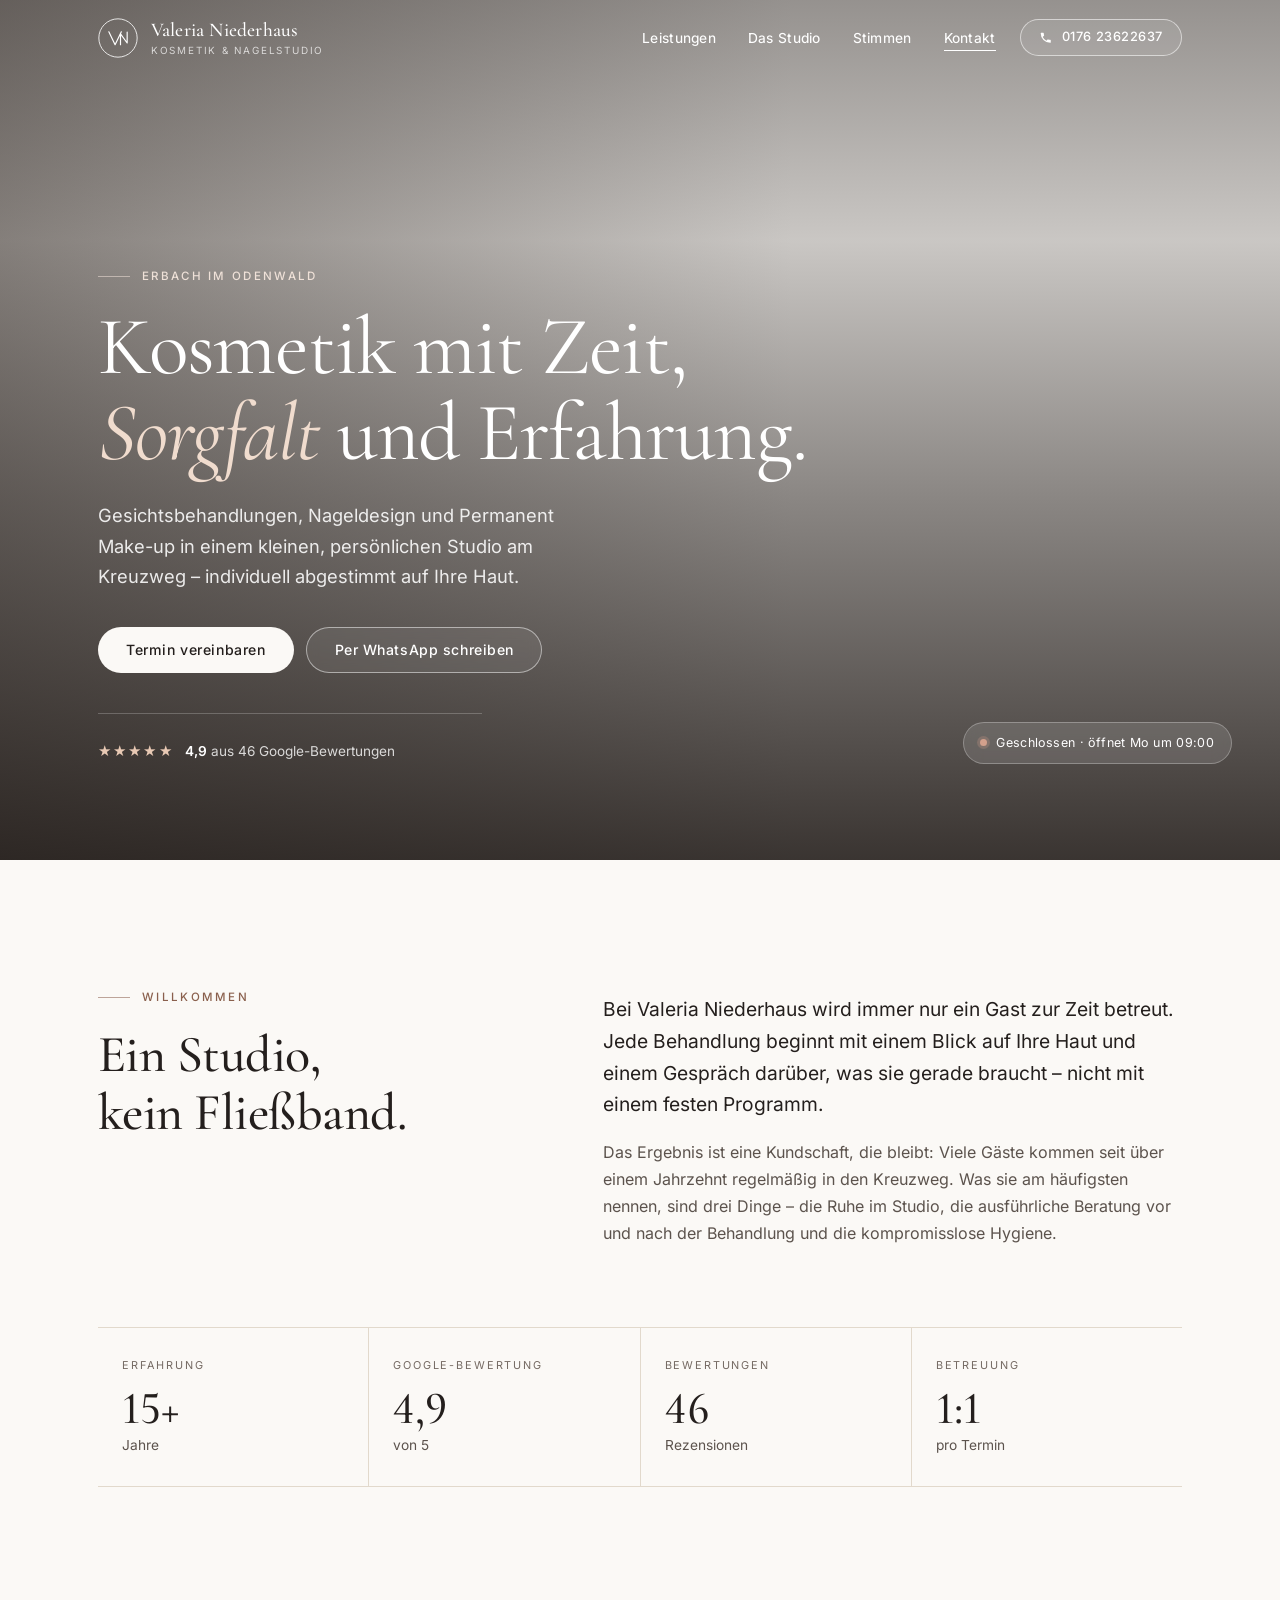
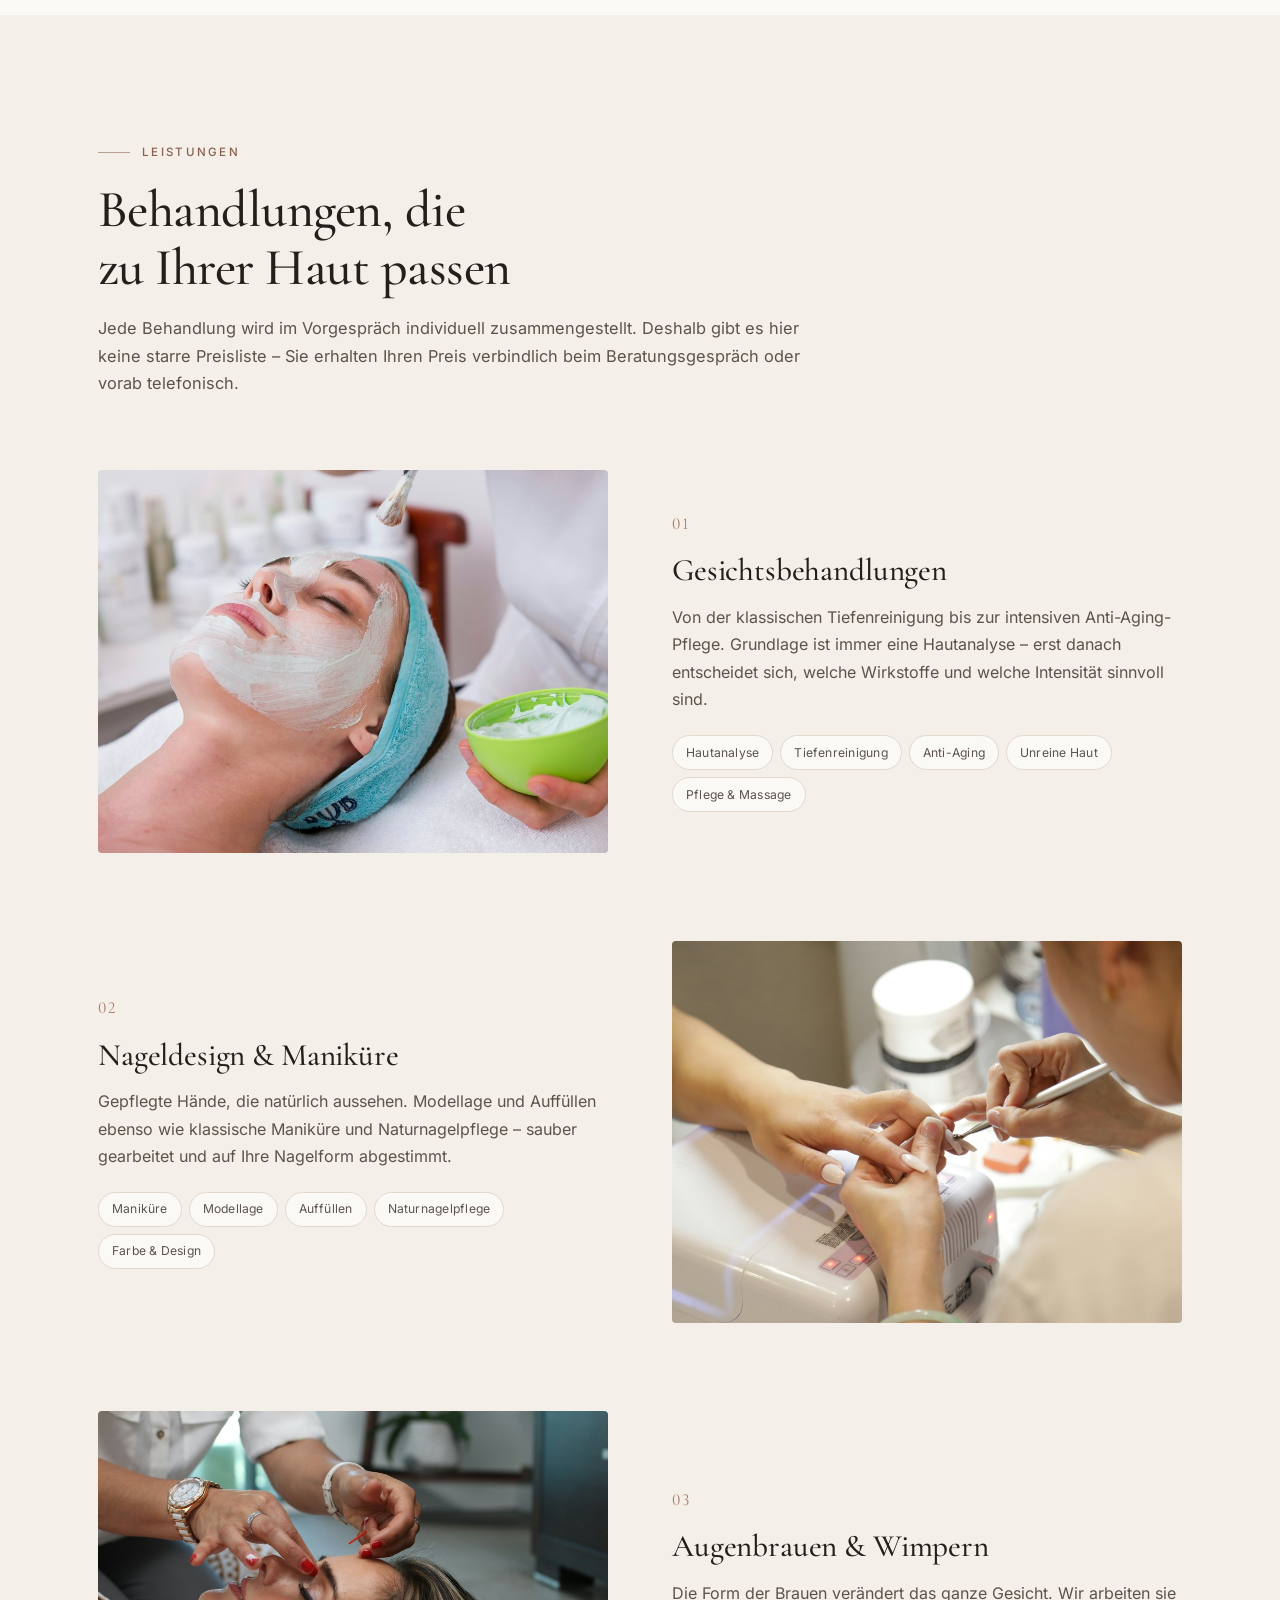
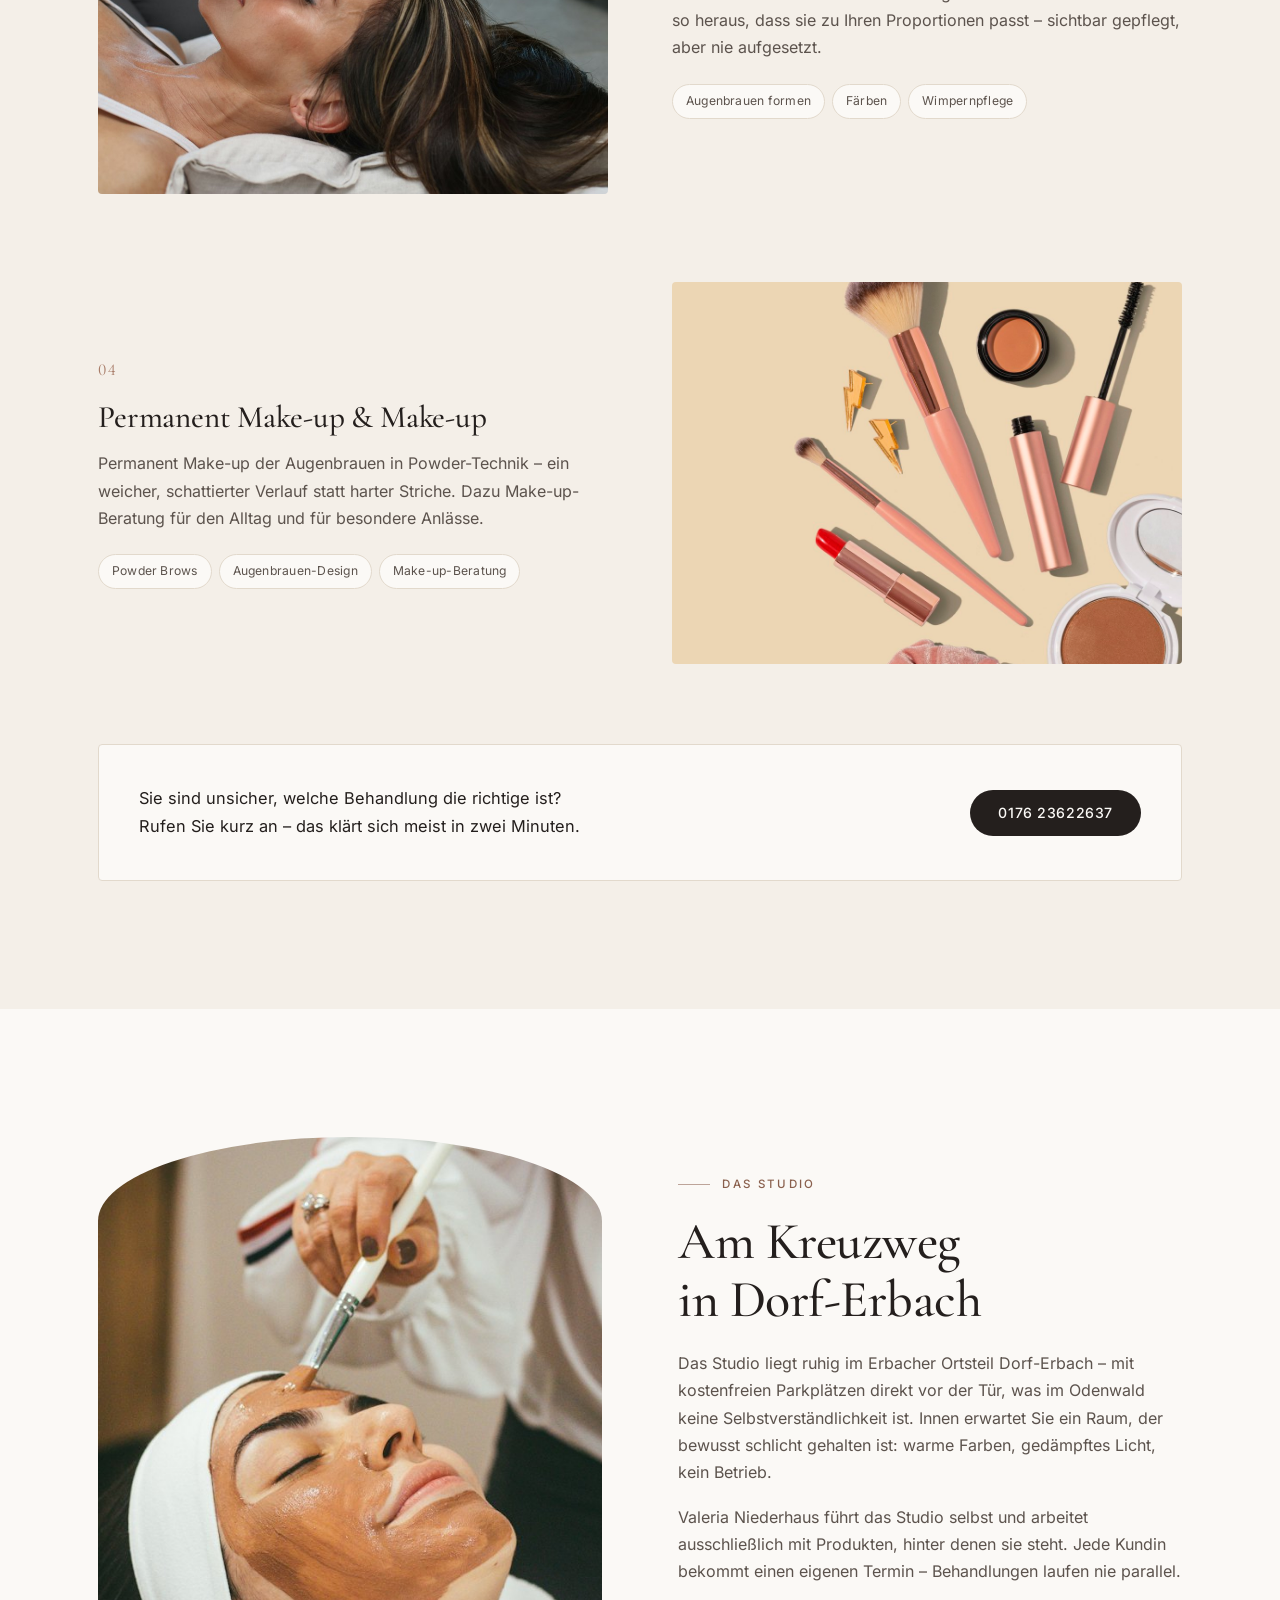
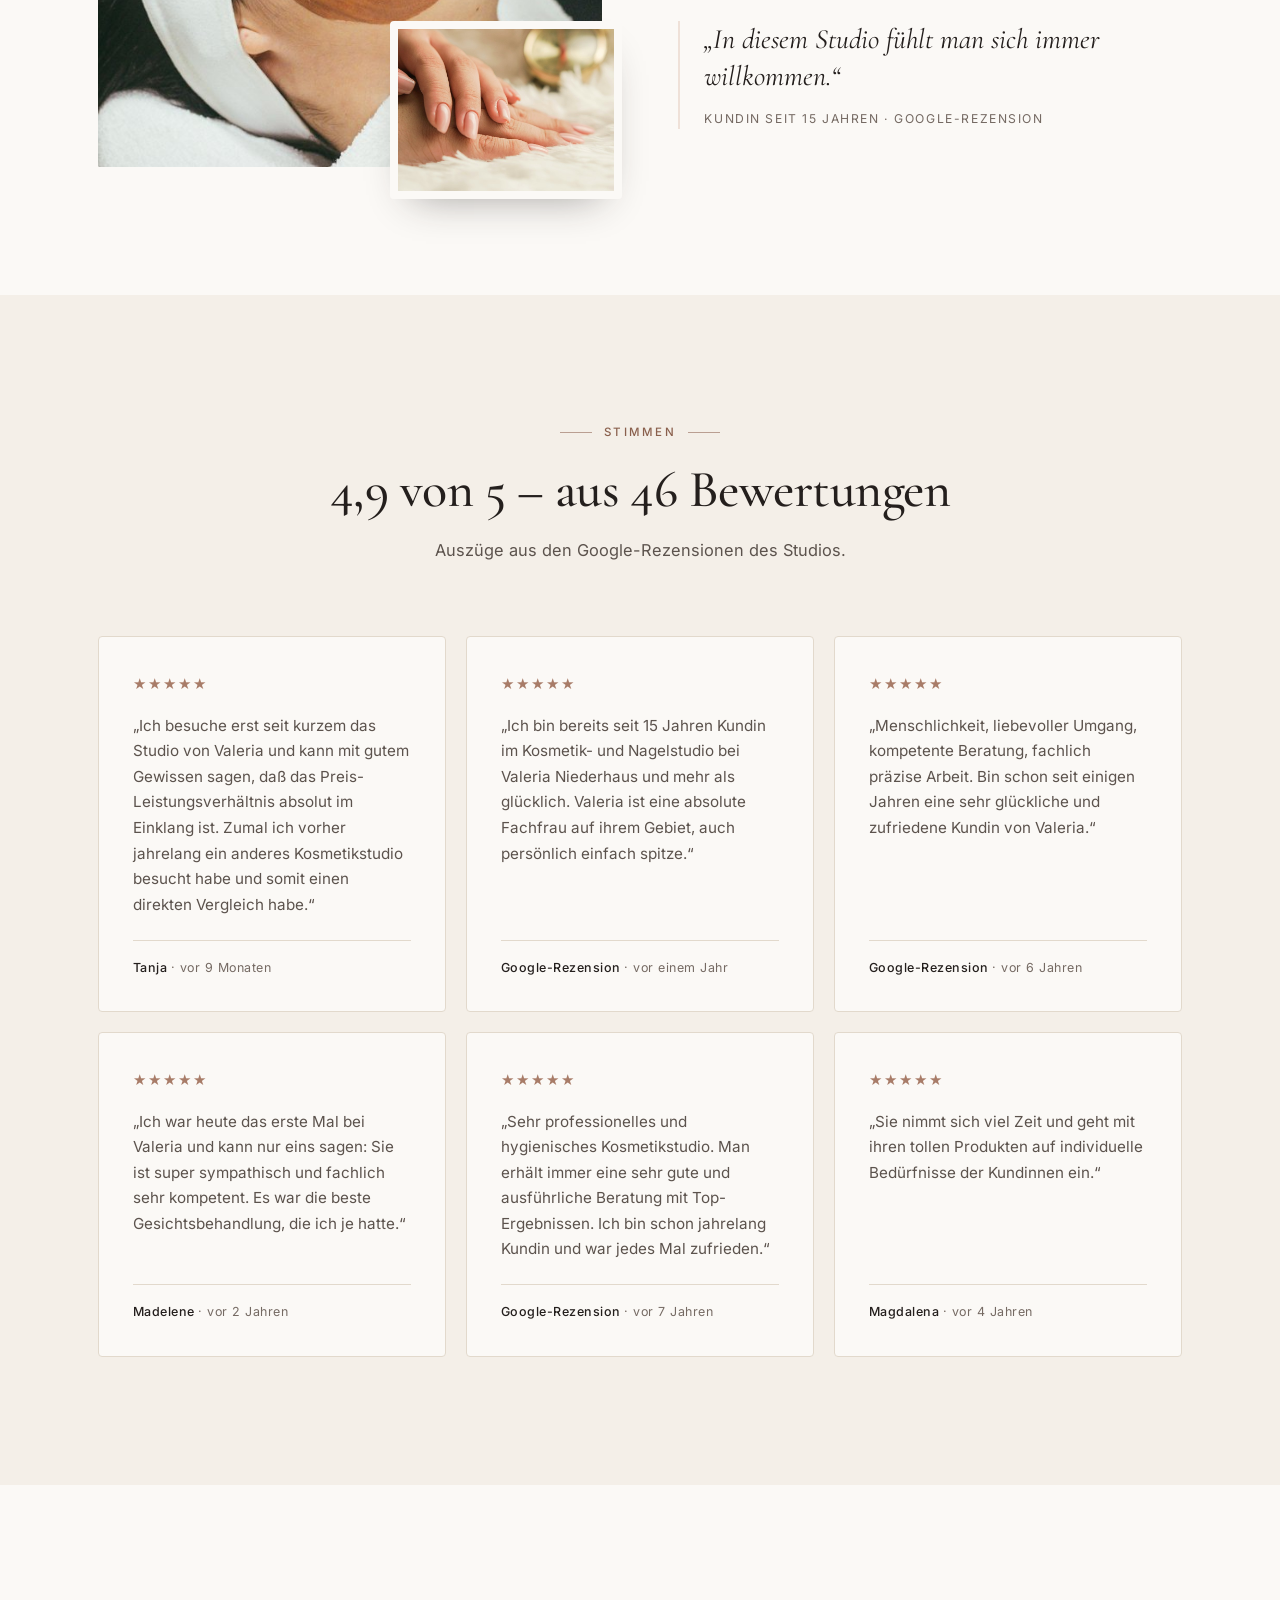
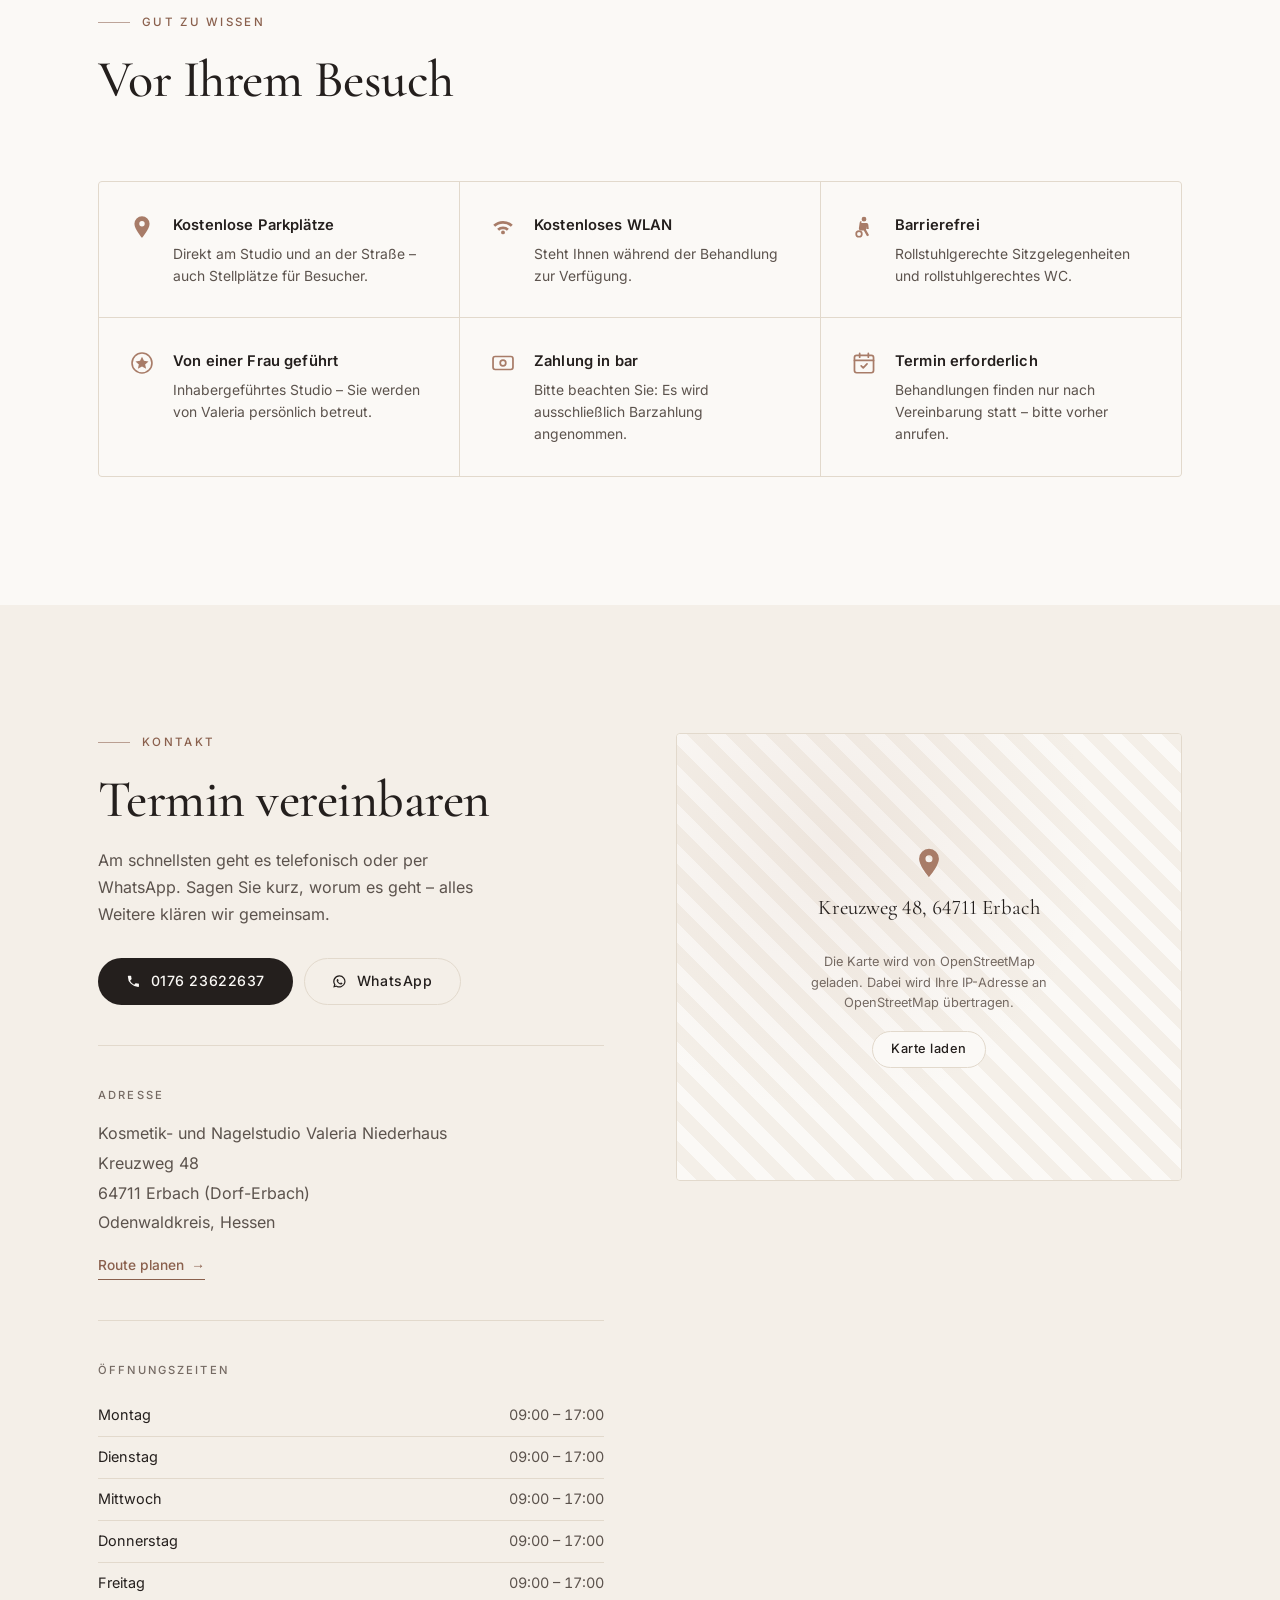
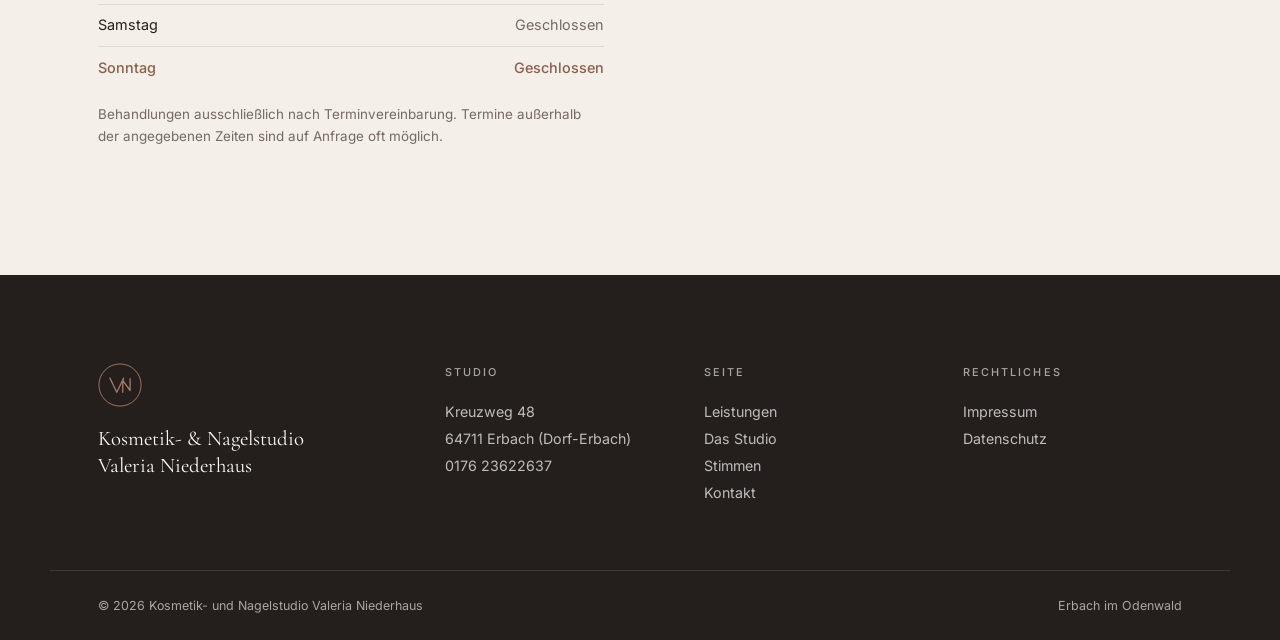
==== index.html @ 8eb743ac "Website für Kosmetik- & Nagelstudio Valeria Niederhaus Statische Website ohne Build-Schritt und ohne" ====
<!DOCTYPE html>
<html lang="de">
<head>
<meta charset="utf-8">
<meta name="viewport" content="width=device-width, initial-scale=1">
<title>Kosmetik- &amp; Nagelstudio Valeria Niederhaus | Erbach im Odenwald</title>
<meta name="description" content="Kosmetikstudio in Erbach (Odenwald): Gesichtsbehandlungen, Nageldesign, Augenbrauen, Wimpern und Permanent Make-up. Individuell, sorgfältig und seit über 15 Jahren. 4,9 ★ bei 46 Google-Bewertungen. Termine nach Vereinbarung.">
<meta name="author" content="Kosmetik- und Nagelstudio Valeria Niederhaus">
<meta name="robots" content="index, follow">
<meta name="theme-color" content="#FBF9F6">
<link rel="canonical" href="https://www.kosmetik-niederhaus.de/">

<meta property="og:type" content="website">
<meta property="og:locale" content="de_DE">
<meta property="og:site_name" content="Kosmetik- &amp; Nagelstudio Valeria Niederhaus">
<meta property="og:title" content="Kosmetik- &amp; Nagelstudio Valeria Niederhaus | Erbach im Odenwald">
<meta property="og:description" content="Gesichtsbehandlungen, Nageldesign, Augenbrauen &amp; Permanent Make-up in Erbach. Individuell abgestimmt – seit über 15 Jahren.">
<meta property="og:image" content="https://www.kosmetik-niederhaus.de/assets/img/hero.jpg">
<meta property="og:url" content="https://www.kosmetik-niederhaus.de/">
<meta name="twitter:card" content="summary_large_image">

<link rel="icon" href="assets/img/favicon.svg" type="image/svg+xml">
<link rel="apple-touch-icon" href="assets/img/favicon.svg">

<link rel="preload" href="assets/fonts/inter-latin.woff2" as="font" type="font/woff2" crossorigin>
<link rel="preload" href="assets/fonts/cormorant-garamond-latin.woff2" as="font" type="font/woff2" crossorigin>
<script>document.documentElement.classList.add('js');</script>
<link rel="stylesheet" href="assets/css/style.css">
</head>
<body>

<a class="skip-link" href="#main">Zum Inhalt springen</a>

<header class="site-header" id="siteHeader">
  <div class="wrap header-inner">
    <a class="brand" href="#top" aria-label="Startseite – Kosmetik- und Nagelstudio Valeria Niederhaus">
      <svg class="brand-mark" viewBox="0 0 48 48" aria-hidden="true" focusable="false">
        <circle cx="24" cy="24" r="23" fill="none" stroke="currentColor" stroke-width="1"/>
        <path d="M13 16.5 L20.5 32 L28 16.5" fill="none" stroke="currentColor" stroke-width="1.4" stroke-linecap="round" stroke-linejoin="round"/>
        <path d="M27 32 V19 L35 30 V17" fill="none" stroke="currentColor" stroke-width="1.4" stroke-linecap="round" stroke-linejoin="round"/>
      </svg>
      <span class="brand-text">
        <span class="brand-name">Valeria Niederhaus</span>
        <span class="brand-sub">Kosmetik &amp; Nagelstudio</span>
      </span>
    </a>

    <nav class="nav" id="nav" aria-label="Hauptnavigation">
      <ul>
        <li><a href="#leistungen">Leistungen</a></li>
        <li><a href="#studio">Das Studio</a></li>
        <li><a href="#stimmen">Stimmen</a></li>
        <li><a href="#kontakt">Kontakt</a></li>
      </ul>
    </nav>

    <a class="btn btn-sm btn-primary header-cta" href="tel:+4917623622637">
      <svg viewBox="0 0 24 24" aria-hidden="true" class="ico"><path d="M6.6 10.8a15.1 15.1 0 0 0 6.6 6.6l2.2-2.2a1 1 0 0 1 1-.24 11.4 11.4 0 0 0 3.6.58 1 1 0 0 1 1 1V20a1 1 0 0 1-1 1A17 17 0 0 1 3 4a1 1 0 0 1 1-1h3.5a1 1 0 0 1 1 1 11.4 11.4 0 0 0 .57 3.6 1 1 0 0 1-.25 1z" fill="currentColor"/></svg>
      <span>0176 23622637</span>
    </a>

    <button class="nav-toggle" id="navToggle" aria-expanded="false" aria-controls="nav" aria-label="Menü öffnen">
      <span></span><span></span><span></span>
    </button>
  </div>
</header>

<main id="main">

  <!-- ══════════ HERO ══════════ -->
  <section class="hero" id="top">
    <picture class="hero-media">
      <source media="(max-width: 700px)" srcset="assets/img/hero-sm.jpg">
      <img src="assets/img/hero.jpg" alt="Ruhiger, in warmen Naturtönen gehaltener Behandlungsraum" fetchpriority="high" decoding="async">
    </picture>
    <div class="hero-scrim" aria-hidden="true"></div>

    <div class="wrap hero-inner">
      <p class="eyebrow eyebrow-light">Erbach im Odenwald</p>
      <h1 class="hero-title">Kosmetik mit Zeit,<br><em>Sorgfalt</em> und&nbsp;Erfahrung.</h1>
      <p class="hero-lead">
        Gesichtsbehandlungen, Nageldesign und Permanent Make-up in einem kleinen,
        persönlichen Studio am Kreuzweg – individuell abgestimmt auf Ihre Haut.
      </p>

      <div class="hero-actions">
        <a class="btn btn-primary" href="tel:+4917623622637">Termin vereinbaren</a>
        <a class="btn btn-ghost" href="https://wa.me/4917623622637" target="_blank" rel="noopener">Per WhatsApp schreiben</a>
      </div>

      <div class="hero-rating">
        <span class="stars" role="img" aria-label="4,9 von 5 Sternen">★★★★★</span>
        <span><strong>4,9</strong> aus 46 Google-Bewertungen</span>
      </div>
    </div>

    <div class="hero-status" data-open-status hidden></div>
  </section>

  <!-- ══════════ INTRO ══════════ -->
  <section class="section section-intro" aria-labelledby="intro-h">
    <div class="wrap grid-intro">
      <div class="reveal">
        <p class="eyebrow">Willkommen</p>
        <h2 class="h2" id="intro-h">Ein Studio, kein Fließband.</h2>
      </div>
      <div class="intro-body reveal">
        <p class="lead">
          Bei Valeria Niederhaus wird immer nur ein Gast zur Zeit betreut. Jede Behandlung
          beginnt mit einem Blick auf Ihre Haut und einem Gespräch darüber, was sie
          gerade braucht – nicht mit einem festen Programm.
        </p>
        <p>
          Das Ergebnis ist eine Kundschaft, die bleibt: Viele Gäste kommen seit über einem
          Jahrzehnt regelmäßig in den Kreuzweg. Was sie am häufigsten nennen, sind drei
          Dinge – die Ruhe im Studio, die ausführliche Beratung vor und nach der Behandlung
          und die kompromisslose Hygiene.
        </p>
      </div>
    </div>

    <div class="wrap">
      <dl class="stats reveal">
        <div class="stat">
          <dt>Erfahrung</dt>
          <dd><span class="stat-num">15+</span> Jahre</dd>
        </div>
        <div class="stat">
          <dt>Google-Bewertung</dt>
          <dd><span class="stat-num">4,9</span> von 5</dd>
        </div>
        <div class="stat">
          <dt>Bewertungen</dt>
          <dd><span class="stat-num">46</span> Rezensionen</dd>
        </div>
        <div class="stat">
          <dt>Betreuung</dt>
          <dd><span class="stat-num">1:1</span> pro Termin</dd>
        </div>
      </dl>
    </div>
  </section>

  <!-- ══════════ LEISTUNGEN ══════════ -->
  <section class="section section-alt" id="leistungen" aria-labelledby="leistungen-h">
    <div class="wrap">
      <header class="section-head reveal">
        <p class="eyebrow">Leistungen</p>
        <h2 class="h2" id="leistungen-h">Behandlungen, die zu Ihrer Haut passen</h2>
        <p class="section-intro-text">
          Jede Behandlung wird im Vorgespräch individuell zusammengestellt. Deshalb gibt es
          hier keine starre Preisliste – Sie erhalten Ihren Preis verbindlich beim
          Beratungsgespräch oder vorab telefonisch.
        </p>
      </header>

      <div class="services">

        <article class="service reveal">
          <div class="service-media">
            <img src="assets/img/gesichtsbehandlung.jpg" alt="Gesichtsbehandlung mit reinigender Maske im Kosmetikstudio" loading="lazy" decoding="async" width="1100" height="733">
          </div>
          <div class="service-body">
            <p class="service-num">01</p>
            <h3 class="h3">Gesichtsbehandlungen</h3>
            <p>
              Von der klassischen Tiefenreinigung bis zur intensiven Anti-Aging-Pflege.
              Grundlage ist immer eine Hautanalyse – erst danach entscheidet sich, welche
              Wirkstoffe und welche Intensität sinnvoll sind.
            </p>
            <ul class="tags">
              <li>Hautanalyse</li><li>Tiefenreinigung</li><li>Anti-Aging</li>
              <li>Unreine Haut</li><li>Pflege &amp; Massage</li>
            </ul>
          </div>
        </article>

        <article class="service service-flip reveal">
          <div class="service-media">
            <img src="assets/img/nageldesign.jpg" alt="Sorgfältige Maniküre am Arbeitsplatz im Studio" loading="lazy" decoding="async" width="1100" height="733">
          </div>
          <div class="service-body">
            <p class="service-num">02</p>
            <h3 class="h3">Nageldesign &amp; Maniküre</h3>
            <p>
              Gepflegte Hände, die natürlich aussehen. Modellage und Auffüllen ebenso wie
              klassische Maniküre und Naturnagelpflege – sauber gearbeitet und auf Ihre
              Nagelform abgestimmt.
            </p>
            <ul class="tags">
              <li>Maniküre</li><li>Modellage</li><li>Auffüllen</li>
              <li>Naturnagelpflege</li><li>Farbe &amp; Design</li>
            </ul>
          </div>
        </article>

        <article class="service reveal">
          <div class="service-media">
            <img src="assets/img/augenbrauen.jpg" alt="Präzises Formen der Augenbrauen während einer Behandlung" loading="lazy" decoding="async" width="1100" height="733">
          </div>
          <div class="service-body">
            <p class="service-num">03</p>
            <h3 class="h3">Augenbrauen &amp; Wimpern</h3>
            <p>
              Die Form der Brauen verändert das ganze Gesicht. Wir arbeiten sie so heraus,
              dass sie zu Ihren Proportionen passt – sichtbar gepflegt, aber nie
              aufgesetzt.
            </p>
            <ul class="tags">
              <li>Augenbrauen formen</li><li>Färben</li><li>Wimpernpflege</li>
            </ul>
          </div>
        </article>

        <article class="service service-flip reveal">
          <div class="service-media">
            <img src="assets/img/makeup.jpg" alt="Hochwertige Make-up-Produkte und Pinsel in warmen Nudetönen" loading="lazy" decoding="async" width="1100" height="733">
          </div>
          <div class="service-body">
            <p class="service-num">04</p>
            <h3 class="h3">Permanent Make-up &amp; Make-up</h3>
            <p>
              Permanent Make-up der Augenbrauen in Powder-Technik – ein weicher,
              schattierter Verlauf statt harter Striche. Dazu Make-up-Beratung für den
              Alltag und für besondere Anlässe.
            </p>
            <ul class="tags">
              <li>Powder Brows</li><li>Augenbrauen-Design</li><li>Make-up-Beratung</li>
            </ul>
          </div>
        </article>

      </div>

      <div class="service-note reveal">
        <p>
          Sie sind unsicher, welche Behandlung die richtige ist?
          Rufen Sie kurz an – das klärt sich meist in zwei Minuten.
        </p>
        <a class="btn btn-primary" href="tel:+4917623622637">0176 23622637</a>
      </div>
    </div>
  </section>

  <!-- ══════════ STUDIO / ÜBER ══════════ -->
  <section class="section" id="studio" aria-labelledby="studio-h">
    <div class="wrap grid-studio">
      <div class="studio-media reveal">
        <div class="arch">
          <img src="assets/img/behandlung.jpg" alt="Gesichtsbehandlung: Auftragen einer pflegenden Maske" loading="lazy" decoding="async" width="1100" height="733">
        </div>
        <div class="studio-media-2">
          <img src="assets/img/naegel-detail.jpg" alt="Natürlich gestaltete Nägel in zartem Nudeton" loading="lazy" decoding="async" width="1100" height="619">
        </div>
      </div>

      <div class="studio-body reveal">
        <p class="eyebrow">Das Studio</p>
        <h2 class="h2" id="studio-h">Am Kreuzweg in Dorf-Erbach</h2>
        <p>
          Das Studio liegt ruhig im Erbacher Ortsteil Dorf-Erbach – mit kostenfreien
          Parkplätzen direkt vor der Tür, was im Odenwald keine Selbstverständlichkeit
          ist. Innen erwartet Sie ein Raum, der bewusst schlicht gehalten ist: warme
          Farben, gedämpftes Licht, kein Betrieb.
        </p>
        <p>
          Valeria Niederhaus führt das Studio selbst und arbeitet ausschließlich mit
          Produkten, hinter denen sie steht. Jede Kundin bekommt einen eigenen Termin –
          Behandlungen laufen nie parallel.
        </p>

        <blockquote class="pull-quote">
          <p>„In diesem Studio fühlt man sich immer willkommen.“</p>
          <cite>Kundin seit 15 Jahren · Google-Rezension</cite>
        </blockquote>
      </div>
    </div>
  </section>

  <!-- ══════════ STIMMEN ══════════ -->
  <section class="section section-alt" id="stimmen" aria-labelledby="stimmen-h">
    <div class="wrap">
      <header class="section-head section-head-center reveal">
        <p class="eyebrow">Stimmen</p>
        <h2 class="h2" id="stimmen-h">4,9 von 5 – aus 46 Bewertungen</h2>
        <p class="section-intro-text">Auszüge aus den Google-Rezensionen des Studios.</p>
      </header>

      <div class="quotes">
        <figure class="quote reveal">
          <div class="stars" role="img" aria-label="5 von 5 Sternen">★★★★★</div>
          <blockquote><p>Ich besuche erst seit kurzem das Studio von Valeria und kann mit gutem Gewissen sagen, daß das Preis-Leistungsverhältnis absolut im Einklang ist. Zumal ich vorher jahrelang ein anderes Kosmetikstudio besucht habe und somit einen direkten Vergleich habe.</p></blockquote>
          <figcaption>Tanja <span>· vor 9 Monaten</span></figcaption>
        </figure>

        <figure class="quote reveal">
          <div class="stars" role="img" aria-label="5 von 5 Sternen">★★★★★</div>
          <blockquote><p>Ich bin bereits seit 15 Jahren Kundin im Kosmetik- und Nagelstudio bei Valeria Niederhaus und mehr als glücklich. Valeria ist eine absolute Fachfrau auf ihrem Gebiet, auch persönlich einfach spitze.</p></blockquote>
          <figcaption>Google-Rezension <span>· vor einem Jahr</span></figcaption>
        </figure>

        <figure class="quote reveal">
          <div class="stars" role="img" aria-label="5 von 5 Sternen">★★★★★</div>
          <blockquote><p>Menschlichkeit, liebevoller Umgang, kompetente Beratung, fachlich präzise Arbeit. Bin schon seit einigen Jahren eine sehr glückliche und zufriedene Kundin von Valeria.</p></blockquote>
          <figcaption>Google-Rezension <span>· vor 6 Jahren</span></figcaption>
        </figure>

        <figure class="quote reveal">
          <div class="stars" role="img" aria-label="5 von 5 Sternen">★★★★★</div>
          <blockquote><p>Ich war heute das erste Mal bei Valeria und kann nur eins sagen: Sie ist super sympathisch und fachlich sehr kompetent. Es war die beste Gesichtsbehandlung, die ich je hatte.</p></blockquote>
          <figcaption>Madelene <span>· vor 2 Jahren</span></figcaption>
        </figure>

        <figure class="quote reveal">
          <div class="stars" role="img" aria-label="5 von 5 Sternen">★★★★★</div>
          <blockquote><p>Sehr professionelles und hygienisches Kosmetikstudio. Man erhält immer eine sehr gute und ausführliche Beratung mit Top-Ergebnissen. Ich bin schon jahrelang Kundin und war jedes Mal zufrieden.</p></blockquote>
          <figcaption>Google-Rezension <span>· vor 7 Jahren</span></figcaption>
        </figure>

        <figure class="quote reveal">
          <div class="stars" role="img" aria-label="5 von 5 Sternen">★★★★★</div>
          <blockquote><p>Sie nimmt sich viel Zeit und geht mit ihren tollen Produkten auf individuelle Bedürfnisse der Kundinnen ein.</p></blockquote>
          <figcaption>Magdalena <span>· vor 4 Jahren</span></figcaption>
        </figure>
      </div>
    </div>
  </section>

  <!-- ══════════ GUT ZU WISSEN ══════════ -->
  <section class="section section-facts" aria-labelledby="facts-h">
    <div class="wrap">
      <header class="section-head reveal">
        <p class="eyebrow">Gut zu wissen</p>
        <h2 class="h2" id="facts-h">Vor Ihrem Besuch</h2>
      </header>

      <ul class="facts reveal">
        <li>
          <svg viewBox="0 0 24 24" aria-hidden="true"><path d="M12 2a7 7 0 0 1 7 7c0 5-7 13-7 13S5 14 5 9a7 7 0 0 1 7-7zm0 4.5A2.5 2.5 0 1 0 12 11.5 2.5 2.5 0 0 0 12 6.5z" fill="currentColor"/></svg>
          <div><h3>Kostenlose Parkplätze</h3><p>Direkt am Studio und an der Straße – auch Stellplätze für Besucher.</p></div>
        </li>
        <li>
          <svg viewBox="0 0 24 24" aria-hidden="true"><path d="M3 10a13 13 0 0 1 18 0l-1.8 1.8a10.4 10.4 0 0 0-14.4 0zm3.6 3.6a8 8 0 0 1 10.8 0l-1.8 1.8a5.4 5.4 0 0 0-7.2 0zM12 18.8a1.8 1.8 0 1 1 0-3.6 1.8 1.8 0 0 1 0 3.6z" fill="currentColor"/></svg>
          <div><h3>Kostenloses WLAN</h3><p>Steht Ihnen während der Behandlung zur Verfügung.</p></div>
        </li>
        <li>
          <svg viewBox="0 0 24 24" aria-hidden="true"><path d="M12 2.6a2.2 2.2 0 1 1 0 4.4 2.2 2.2 0 0 1 0-4.4zM9.6 8.4h4.8a1.6 1.6 0 0 1 1.6 1.5l.4 4h-2.2l-.3-2.6v3.2l2.8 5.1-1.9 1-3-5.4H9.3a2 2 0 0 1-2-2.3l.7-4.9a1.6 1.6 0 0 1 1.6-1.6z" fill="currentColor"/><circle cx="7.4" cy="18.4" r="2.6" fill="none" stroke="currentColor" stroke-width="1.6"/></svg>
          <div><h3>Barrierefrei</h3><p>Rollstuhlgerechte Sitzgelegenheiten und rollstuhlgerechtes WC.</p></div>
        </li>
        <li>
          <svg viewBox="0 0 24 24" aria-hidden="true"><path d="M12 6.2 13.8 10l4.2.5-3.1 2.8.9 4.1L12 15.3 8.2 17.4l.9-4.1L6 10.5 10.2 10z" fill="currentColor"/><circle cx="12" cy="12" r="9.2" fill="none" stroke="currentColor" stroke-width="1.5"/></svg>
          <div><h3>Von einer Frau geführt</h3><p>Inhabergeführtes Studio – Sie werden von Valeria persönlich betreut.</p></div>
        </li>
        <li>
          <svg viewBox="0 0 24 24" aria-hidden="true"><rect x="2.8" y="6" width="18.4" height="12" rx="2" fill="none" stroke="currentColor" stroke-width="1.6"/><circle cx="12" cy="12" r="2.6" fill="none" stroke="currentColor" stroke-width="1.6"/></svg>
          <div><h3>Zahlung in bar</h3><p>Bitte beachten Sie: Es wird ausschließlich Barzahlung angenommen.</p></div>
        </li>
        <li>
          <svg viewBox="0 0 24 24" aria-hidden="true"><rect x="3.2" y="5" width="17.6" height="16" rx="2" fill="none" stroke="currentColor" stroke-width="1.6"/><path d="M3.2 9.6h17.6M8 3.2v3.4M16 3.2v3.4" stroke="currentColor" stroke-width="1.6" stroke-linecap="round"/><path d="m9.4 14.6 1.9 1.9 3.5-3.6" fill="none" stroke="currentColor" stroke-width="1.6" stroke-linecap="round" stroke-linejoin="round"/></svg>
          <div><h3>Termin erforderlich</h3><p>Behandlungen finden nur nach Vereinbarung statt – bitte vorher anrufen.</p></div>
        </li>
      </ul>
    </div>
  </section>

  <!-- ══════════ KONTAKT ══════════ -->
  <section class="section section-contact" id="kontakt" aria-labelledby="kontakt-h">
    <div class="wrap grid-contact">

      <div class="contact-col reveal">
        <p class="eyebrow">Kontakt</p>
        <h2 class="h2" id="kontakt-h">Termin vereinbaren</h2>
        <p class="contact-lead">
          Am schnellsten geht es telefonisch oder per WhatsApp. Sagen Sie kurz, worum es
          geht – alles Weitere klären wir gemeinsam.
        </p>

        <div class="contact-actions">
          <a class="btn btn-primary" href="tel:+4917623622637">
            <svg viewBox="0 0 24 24" aria-hidden="true" class="ico"><path d="M6.6 10.8a15.1 15.1 0 0 0 6.6 6.6l2.2-2.2a1 1 0 0 1 1-.24 11.4 11.4 0 0 0 3.6.58 1 1 0 0 1 1 1V20a1 1 0 0 1-1 1A17 17 0 0 1 3 4a1 1 0 0 1 1-1h3.5a1 1 0 0 1 1 1 11.4 11.4 0 0 0 .57 3.6 1 1 0 0 1-.25 1z" fill="currentColor"/></svg>
            0176 23622637
          </a>
          <a class="btn btn-outline" href="https://wa.me/4917623622637" target="_blank" rel="noopener">
            <svg viewBox="0 0 24 24" aria-hidden="true" class="ico"><path d="M12 2a10 10 0 0 0-8.6 15.1L2 22l5-1.3A10 10 0 1 0 12 2zm0 2a8 8 0 1 1-4.1 14.9l-.3-.2-2.6.7.7-2.5-.2-.3A8 8 0 0 1 12 4zm-3 4.3c-.2 0-.5.1-.7.4-.2.3-.8.8-.8 1.9s.8 2.2.9 2.4c.1.2 1.6 2.6 4 3.5 2 .8 2.4.6 2.8.6.4 0 1.4-.6 1.6-1.1.2-.6.2-1 .1-1.1l-.6-.3-1.5-.7c-.2-.1-.4-.1-.5.1l-.7.9c-.1.2-.3.2-.5.1a6.5 6.5 0 0 1-3.2-2.8c-.1-.2 0-.4.1-.5l.4-.5c.1-.2.2-.3.2-.5v-.4l-.7-1.6c-.2-.4-.4-.4-.5-.4z" fill="currentColor"/></svg>
            WhatsApp
          </a>
        </div>

        <div class="contact-block">
          <h3 class="contact-h">Adresse</h3>
          <address>
            Kosmetik- und Nagelstudio Valeria Niederhaus<br>
            Kreuzweg 48<br>
            64711 Erbach (Dorf-Erbach)<br>
            Odenwaldkreis, Hessen
          </address>
          <a class="link-arrow" href="https://www.openstreetmap.org/?mlat=49.65726&amp;mlon=9.00551#map=18/49.65726/9.00551" target="_blank" rel="noopener">Route planen</a>
        </div>

        <div class="contact-block">
          <h3 class="contact-h">Öffnungszeiten</h3>
          <table class="hours" id="hoursTable">
            <caption class="visually-hidden">Öffnungszeiten des Studios</caption>
            <tbody>
              <tr data-day="1" data-open="09:00" data-close="17:00"><th scope="row">Montag</th><td>09:00 – 17:00</td></tr>
              <tr data-day="2" data-open="09:00" data-close="17:00"><th scope="row">Dienstag</th><td>09:00 – 17:00</td></tr>
              <tr data-day="3" data-open="09:00" data-close="17:00"><th scope="row">Mittwoch</th><td>09:00 – 17:00</td></tr>
              <tr data-day="4" data-open="09:00" data-close="17:00"><th scope="row">Donnerstag</th><td>09:00 – 17:00</td></tr>
              <tr data-day="5" data-open="09:00" data-close="17:00"><th scope="row">Freitag</th><td>09:00 – 17:00</td></tr>
              <tr data-day="6"><th scope="row">Samstag</th><td class="closed">Geschlossen</td></tr>
              <tr data-day="0"><th scope="row">Sonntag</th><td class="closed">Geschlossen</td></tr>
            </tbody>
          </table>
          <p class="hours-note">
            Behandlungen ausschließlich nach Terminvereinbarung. Termine außerhalb der
            angegebenen Zeiten sind auf Anfrage oft möglich.
          </p>
        </div>
      </div>

      <div class="contact-col reveal">
        <div class="map-card">
          <div class="map-placeholder" id="mapPlaceholder">
            <svg viewBox="0 0 24 24" aria-hidden="true" class="map-pin"><path d="M12 2a7 7 0 0 1 7 7c0 5-7 13-7 13S5 14 5 9a7 7 0 0 1 7-7zm0 4.5A2.5 2.5 0 1 0 12 11.5 2.5 2.5 0 0 0 12 6.5z" fill="currentColor"/></svg>
            <p class="map-title">Kreuzweg 48, 64711 Erbach</p>
            <p class="map-hint">
              Die Karte wird von OpenStreetMap geladen. Dabei wird Ihre IP-Adresse an
              OpenStreetMap übertragen.
            </p>
            <button class="btn btn-outline btn-sm" id="loadMap" type="button">Karte laden</button>
          </div>
        </div>
      </div>

    </div>
  </section>

</main>

<footer class="site-footer">
  <div class="wrap footer-inner">
    <div class="footer-brand">
      <svg class="brand-mark" viewBox="0 0 48 48" aria-hidden="true">
        <circle cx="24" cy="24" r="23" fill="none" stroke="currentColor" stroke-width="1"/>
        <path d="M13 16.5 L20.5 32 L28 16.5" fill="none" stroke="currentColor" stroke-width="1.4" stroke-linecap="round" stroke-linejoin="round"/>
        <path d="M27 32 V19 L35 30 V17" fill="none" stroke="currentColor" stroke-width="1.4" stroke-linecap="round" stroke-linejoin="round"/>
      </svg>
      <p class="footer-name">Kosmetik- &amp; Nagelstudio<br>Valeria Niederhaus</p>
    </div>

    <div class="footer-col">
      <h2 class="footer-h">Studio</h2>
      <address>
        Kreuzweg 48<br>
        64711 Erbach (Dorf-Erbach)<br>
        <a href="tel:+4917623622637">0176 23622637</a>
      </address>
    </div>

    <div class="footer-col">
      <h2 class="footer-h">Seite</h2>
      <ul>
        <li><a href="#leistungen">Leistungen</a></li>
        <li><a href="#studio">Das Studio</a></li>
        <li><a href="#stimmen">Stimmen</a></li>
        <li><a href="#kontakt">Kontakt</a></li>
      </ul>
    </div>

    <div class="footer-col">
      <h2 class="footer-h">Rechtliches</h2>
      <ul>
        <li><a href="impressum.html">Impressum</a></li>
        <li><a href="datenschutz.html">Datenschutz</a></li>
      </ul>
    </div>
  </div>

  <div class="wrap footer-base">
    <p>© <span id="year">2026</span> Kosmetik- und Nagelstudio Valeria Niederhaus</p>
    <p>Erbach im Odenwald</p>
  </div>
</footer>

<!-- Mobile Aktionsleiste -->
<div class="action-bar" aria-label="Schnellkontakt">
  <a href="tel:+4917623622637">
    <svg viewBox="0 0 24 24" aria-hidden="true"><path d="M6.6 10.8a15.1 15.1 0 0 0 6.6 6.6l2.2-2.2a1 1 0 0 1 1-.24 11.4 11.4 0 0 0 3.6.58 1 1 0 0 1 1 1V20a1 1 0 0 1-1 1A17 17 0 0 1 3 4a1 1 0 0 1 1-1h3.5a1 1 0 0 1 1 1 11.4 11.4 0 0 0 .57 3.6 1 1 0 0 1-.25 1z" fill="currentColor"/></svg>
    Anrufen
  </a>
  <a href="https://wa.me/4917623622637" target="_blank" rel="noopener">
    <svg viewBox="0 0 24 24" aria-hidden="true"><path d="M12 2a10 10 0 0 0-8.6 15.1L2 22l5-1.3A10 10 0 1 0 12 2zm0 2a8 8 0 1 1-4.1 14.9l-.3-.2-2.6.7.7-2.5-.2-.3A8 8 0 0 1 12 4zm-3 4.3c-.2 0-.5.1-.7.4-.2.3-.8.8-.8 1.9s.8 2.2.9 2.4c.1.2 1.6 2.6 4 3.5 2 .8 2.4.6 2.8.6.4 0 1.4-.6 1.6-1.1.2-.6.2-1 .1-1.1l-.6-.3-1.5-.7c-.2-.1-.4-.1-.5.1l-.7.9c-.1.2-.3.2-.5.1a6.5 6.5 0 0 1-3.2-2.8c-.1-.2 0-.4.1-.5l.4-.5c.1-.2.2-.3.2-.5v-.4l-.7-1.6c-.2-.4-.4-.4-.5-.4z" fill="currentColor"/></svg>
    WhatsApp
  </a>
</div>

<script type="application/ld+json">
{
  "@context": "https://schema.org",
  "@type": "BeautySalon",
  "name": "Kosmetik- und Nagelstudio Valeria Niederhaus",
  "description": "Kosmetikstudio in Erbach im Odenwald mit Gesichtsbehandlungen, Nageldesign, Augenbrauen- und Wimpernbehandlungen sowie Permanent Make-up.",
  "image": "https://www.kosmetik-niederhaus.de/assets/img/hero.jpg",
  "url": "https://www.kosmetik-niederhaus.de/",
  "telephone": "+49 176 23622637",
  "priceRange": "€€",
  "currenciesAccepted": "EUR",
  "paymentAccepted": "Bargeld",
  "address": {
    "@type": "PostalAddress",
    "streetAddress": "Kreuzweg 48",
    "postalCode": "64711",
    "addressLocality": "Erbach",
    "addressRegion": "Hessen",
    "addressCountry": "DE"
  },
  "geo": { "@type": "GeoCoordinates", "latitude": 49.65726, "longitude": 9.00551 },
  "openingHoursSpecification": [{
    "@type": "OpeningHoursSpecification",
    "dayOfWeek": ["Monday","Tuesday","Wednesday","Thursday","Friday"],
    "opens": "09:00",
    "closes": "17:00"
  }],
  "aggregateRating": {
    "@type": "AggregateRating",
    "ratingValue": "4.9",
    "reviewCount": "46",
    "bestRating": "5",
    "worstRating": "1"
  },
  "makesOffer": [
    { "@type": "Offer", "itemOffered": { "@type": "Service", "name": "Gesichtsbehandlung" } },
    { "@type": "Offer", "itemOffered": { "@type": "Service", "name": "Nageldesign & Maniküre" } },
    { "@type": "Offer", "itemOffered": { "@type": "Service", "name": "Augenbrauen & Wimpern" } },
    { "@type": "Offer", "itemOffered": { "@type": "Service", "name": "Permanent Make-up (Powder Brows)" } }
  ],
  "publicAccess": true,
  "isAccessibleForFree": false,
  "amenityFeature": [
    { "@type": "LocationFeatureSpecification", "name": "Kostenlose Parkplätze", "value": true },
    { "@type": "LocationFeatureSpecification", "name": "Kostenloses WLAN", "value": true },
    { "@type": "LocationFeatureSpecification", "name": "Rollstuhlgerechtes WC", "value": true }
  ]
}
</script>

<script src="assets/js/main.js" defer></script>
</body>
</html>
---- assets/css/style.css ----
/* ==========================================================================
   Kosmetik- & Nagelstudio Valeria Niederhaus
   Stylesheet – handgeschrieben, kein Framework, kein Build-Schritt.
   ========================================================================== */

/* ---------- Schriften (lokal gehostet, keine Google-Fonts-Verbindung) ----- */
@font-face {
  font-family: 'Cormorant Garamond';
  src: url('../fonts/cormorant-garamond-latin.woff2') format('woff2');
  font-weight: 300 700;
  font-style: normal;
  font-display: swap;
  unicode-range: U+0000-00FF, U+0131, U+0152-0153, U+02BB-02BC, U+2000-206F, U+2122, U+2191, U+2193, U+2212;
}
@font-face {
  font-family: 'Cormorant Garamond';
  src: url('../fonts/cormorant-garamond-latin-italic.woff2') format('woff2');
  font-weight: 300 700;
  font-style: italic;
  font-display: swap;
  unicode-range: U+0000-00FF, U+0131, U+0152-0153, U+02BB-02BC, U+2000-206F, U+2122, U+2191, U+2193, U+2212;
}
@font-face {
  font-family: 'Inter';
  src: url('../fonts/inter-latin.woff2') format('woff2');
  font-weight: 100 900;
  font-style: normal;
  font-display: swap;
  unicode-range: U+0000-00FF, U+0131, U+0152-0153, U+02BB-02BC, U+2000-206F, U+2122, U+2191, U+2193, U+2212;
}

/* ---------- Design-Tokens ------------------------------------------------ */
:root {
  /* Farben */
  --porcelain:  #FBF9F6;
  --sand:       #F4EFE8;
  --linen:      #EAE2D7;
  --line:       #E2D9CC;
  --ink:        #241F1D;
  --ink-2:      #5C534D;
  --ink-3:      #756A63;
  --accent:     #A87C68;
  --accent-ink: #8A604D;
  --accent-soft:#EFE1D8;
  --white:      #FFFFFF;

  /* Typografie */
  --serif: 'Cormorant Garamond', 'Iowan Old Style', Georgia, 'Times New Roman', serif;
  --sans:  'Inter', -apple-system, BlinkMacSystemFont, 'Segoe UI', Roboto, Helvetica, Arial, sans-serif;

  /* Maße */
  --wrap: 1180px;
  --gut: clamp(1.25rem, 5vw, 3rem);
  --section-y: clamp(4.5rem, 10vw, 8.5rem);
  --radius: 4px;

  /* Bewegung */
  --ease: cubic-bezier(.22, .61, .36, 1);
}

/* ---------- Reset -------------------------------------------------------- */
*, *::before, *::after { box-sizing: border-box; }
html { -webkit-text-size-adjust: 100%; scroll-behavior: smooth; }
@media (prefers-reduced-motion: reduce) { html { scroll-behavior: auto; } }

body {
  margin: 0;
  background: var(--porcelain);
  color: var(--ink);
  font-family: var(--sans);
  font-size: 1rem;
  line-height: 1.7;
  font-feature-settings: 'kern' 1, 'liga' 1;
  -webkit-font-smoothing: antialiased;
  overflow-x: hidden;
}

img, svg, picture { display: block; max-width: 100%; }
img { height: auto; }
h1, h2, h3, h4, p, figure, blockquote, dl, dd { margin: 0; }
ul, ol { margin: 0; padding: 0; list-style: none; }
a { color: inherit; text-decoration: none; }
button { font: inherit; color: inherit; background: none; border: 0; cursor: pointer; }
table { border-collapse: collapse; width: 100%; }
address { font-style: normal; }

:focus-visible {
  outline: 2px solid var(--accent-ink);
  outline-offset: 3px;
  border-radius: 2px;
}

.visually-hidden {
  position: absolute; width: 1px; height: 1px;
  padding: 0; margin: -1px; overflow: hidden;
  clip: rect(0 0 0 0); white-space: nowrap; border: 0;
}

.skip-link {
  position: absolute; left: 50%; top: 0;
  transform: translate(-50%, -120%);
  z-index: 200; padding: .75rem 1.25rem;
  background: var(--ink); color: var(--porcelain);
  font-size: .82rem; letter-spacing: .06em;
  border-radius: 0 0 var(--radius) var(--radius);
  transition: transform .2s var(--ease);
}
.skip-link:focus { transform: translate(-50%, 0); }

/* ---------- Typografie --------------------------------------------------- */
.h2 {
  font-family: var(--serif);
  font-weight: 500;
  font-size: clamp(2rem, 4.6vw, 3.25rem);
  line-height: 1.12;
  letter-spacing: -.01em;
  text-wrap: balance;
}
.h3 {
  font-family: var(--serif);
  font-weight: 500;
  font-size: clamp(1.5rem, 2.6vw, 1.95rem);
  line-height: 1.2;
  letter-spacing: -.005em;
}

.eyebrow {
  display: flex;
  align-items: center;
  gap: .75rem;
  margin-bottom: 1.15rem;
  font-size: .72rem;
  font-weight: 500;
  letter-spacing: .2em;
  text-transform: uppercase;
  color: var(--accent-ink);
}
.eyebrow::before {
  content: '';
  width: 2rem; height: 1px;
  background: currentColor;
  opacity: .55;
  flex: none;
}
.eyebrow-light { color: var(--accent-soft); }

.lead {
  font-size: clamp(1.06rem, 1.7vw, 1.2rem);
  line-height: 1.65;
  color: var(--ink);
}
p { color: var(--ink-2); }
p + p { margin-top: 1.1rem; }

.stars {
  color: var(--accent);
  letter-spacing: .14em;
  font-size: .95rem;
}

/* ---------- Layout ------------------------------------------------------- */
.wrap {
  width: min(var(--wrap), 100%);
  margin-inline: auto;
  padding-inline: var(--gut);
}
.section { padding-block: var(--section-y); }
.section-alt { background: var(--sand); }

.section-head { max-width: 46rem; margin-bottom: clamp(2.75rem, 6vw, 4.5rem); }
.section-head-center { margin-inline: auto; text-align: center; }
.section-head-center .eyebrow { justify-content: center; }
.section-head-center .eyebrow::after {
  content: ''; width: 2rem; height: 1px; background: currentColor; opacity: .55;
}
.section-intro-text { margin-top: 1.1rem; font-size: 1.02rem; }

/* ---------- Buttons ------------------------------------------------------ */
.btn {
  display: inline-flex;
  align-items: center;
  justify-content: center;
  gap: .6rem;
  padding: .95rem 1.7rem;
  border: 1px solid transparent;
  border-radius: 100px;
  font-size: .88rem;
  font-weight: 500;
  letter-spacing: .04em;
  line-height: 1;
  white-space: nowrap;
  cursor: pointer;
  transition: background-color .25s var(--ease), color .25s var(--ease),
              border-color .25s var(--ease), transform .25s var(--ease);
}
.btn:hover { transform: translateY(-2px); }
.btn:active { transform: translateY(0); }
.btn-sm { padding: .68rem 1.15rem; font-size: .8rem; }
.ico { width: 1.05em; height: 1.05em; flex: none; }

.btn-primary { background: var(--ink); color: var(--porcelain); }
.btn-primary:hover { background: var(--accent-ink); }

.btn-outline { border-color: var(--line); color: var(--ink); background: transparent; }
.btn-outline:hover { border-color: var(--ink); background: var(--white); }

.btn-ghost {
  border-color: rgba(255,255,255,.5);
  color: #fff;
  background: rgba(255,255,255,.07);
  backdrop-filter: blur(6px);
}
.btn-ghost:hover { background: rgba(255,255,255,.95); color: var(--ink); border-color: transparent; }

.link-arrow {
  display: inline-flex; align-items: center; gap: .45rem;
  margin-top: 1rem;
  font-size: .86rem; font-weight: 500;
  color: var(--accent-ink);
  border-bottom: 1px solid currentColor;
  padding-bottom: 2px;
  transition: gap .25s var(--ease);
}
.link-arrow::after { content: '→'; transition: transform .25s var(--ease); }
.link-arrow:hover { gap: .7rem; }

/* ---------- Header ------------------------------------------------------- */
.site-header {
  position: fixed;
  inset: 0 0 auto 0;
  z-index: 100;
  padding-block: 1.1rem;
  transition: background-color .35s var(--ease), padding .35s var(--ease),
              box-shadow .35s var(--ease), border-color .35s var(--ease);
  border-bottom: 1px solid transparent;
  color: #fff;
}
.site-header.is-solid {
  background: rgba(251,249,246,.93);
  backdrop-filter: saturate(160%) blur(12px);
  border-bottom-color: var(--line);
  padding-block: .7rem;
  color: var(--ink);
}
.header-inner {
  display: flex;
  align-items: center;
  gap: 1.5rem;
}
.brand { display: flex; align-items: center; gap: .8rem; margin-right: auto; }
.brand-mark { width: 40px; height: 40px; flex: none; transition: width .35s var(--ease), height .35s var(--ease); }
.is-solid .brand-mark { width: 36px; height: 36px; }
.brand-text { display: flex; flex-direction: column; line-height: 1.15; }
.brand-name { font-family: var(--serif); font-size: 1.22rem; font-weight: 500; letter-spacing: .01em; }
.brand-sub {
  font-size: .62rem; letter-spacing: .18em; text-transform: uppercase;
  opacity: .72; margin-top: .18rem;
}

.nav ul { display: flex; gap: 2rem; }
.nav a {
  position: relative;
  font-size: .86rem;
  font-weight: 450;
  letter-spacing: .02em;
  padding-block: .3rem;
}
.nav a::after {
  content: '';
  position: absolute; left: 0; bottom: 0;
  width: 100%; height: 1px;
  background: currentColor;
  transform: scaleX(0);
  transform-origin: right;
  transition: transform .3s var(--ease);
}
.nav a:hover::after, .nav a.is-active::after { transform: scaleX(1); transform-origin: left; }

.site-header .header-cta { border: 1px solid rgba(255,255,255,.55); background: rgba(255,255,255,.08); color: #fff; }
.site-header .header-cta:hover { background: #fff; color: var(--ink); border-color: transparent; }
.site-header.is-solid .header-cta { background: var(--ink); color: var(--porcelain); border-color: transparent; }
.site-header.is-solid .header-cta:hover { background: var(--accent-ink); }

.nav-toggle {
  display: none;
  width: 44px; height: 44px;
  flex-direction: column; justify-content: center; align-items: center; gap: 5px;
  margin-right: -10px;
}
.nav-toggle span {
  display: block; width: 22px; height: 1.5px;
  background: currentColor;
  transition: transform .3s var(--ease), opacity .2s var(--ease);
}
.nav-toggle[aria-expanded="true"] span:nth-child(1) { transform: translateY(6.5px) rotate(45deg); }
.nav-toggle[aria-expanded="true"] span:nth-child(2) { opacity: 0; }
.nav-toggle[aria-expanded="true"] span:nth-child(3) { transform: translateY(-6.5px) rotate(-45deg); }

/* ---------- Hero --------------------------------------------------------- */
.hero {
  position: relative;
  min-height: min(100svh, 860px);
  display: flex;
  align-items: flex-end;
  padding-block: 9rem clamp(3.5rem, 8vw, 6rem);
  overflow: hidden;
  isolation: isolate;
}
.hero-media { position: absolute; inset: 0; z-index: -2; }
.hero-media img { width: 100%; height: 100%; object-fit: cover; object-position: 34% 38%; }
.hero-scrim {
  position: absolute; inset: 0; z-index: -1;
  background:
    linear-gradient(to top, rgba(26,20,17,.86) 0%, rgba(26,20,17,.5) 42%, rgba(26,20,17,.22) 72%, rgba(26,20,17,.45) 100%),
    linear-gradient(to right, rgba(40,30,24,.42), rgba(40,30,24,0) 62%);
}
.hero-inner { position: relative; color: #fff; }
.hero-title {
  font-family: var(--serif);
  font-weight: 400;
  font-size: clamp(2.6rem, 7.2vw, 5.15rem);
  line-height: 1.04;
  letter-spacing: -.015em;
  max-width: 19ch;
  text-wrap: balance;
}
.hero-title em { font-style: italic; color: #F0DCCE; }
.hero-lead {
  margin-top: 1.5rem;
  max-width: 42ch;
  font-size: clamp(1rem, 1.8vw, 1.14rem);
  line-height: 1.65;
  color: rgba(255,255,255,.88);
}
.hero-actions { display: flex; flex-wrap: wrap; gap: .8rem; margin-top: 2.25rem; }
.hero-actions .btn-primary { background: var(--porcelain); color: var(--ink); }
.hero-actions .btn-primary:hover { background: var(--accent-soft); }

.hero-rating {
  display: flex; align-items: center; flex-wrap: wrap; gap: .7rem;
  margin-top: 2.5rem;
  padding-top: 1.5rem;
  border-top: 1px solid rgba(255,255,255,.22);
  max-width: 24rem;
  font-size: .85rem;
  color: rgba(255,255,255,.8);
}
.hero-rating strong { color: #fff; font-weight: 600; }
.hero-rating .stars { color: #E8C9B4; }

.hero-status {
  position: absolute;
  right: var(--gut); bottom: clamp(3.5rem, 8vw, 6rem);
  display: inline-flex; align-items: center; gap: .55rem;
  padding: .6rem 1.05rem;
  border-radius: 100px;
  background: rgba(255,255,255,.12);
  border: 1px solid rgba(255,255,255,.28);
  backdrop-filter: blur(8px);
  color: #fff;
  font-size: .78rem;
  letter-spacing: .03em;
}
.hero-status .dot {
  width: 7px; height: 7px; border-radius: 50%;
  background: #8FBF8F; flex: none;
  box-shadow: 0 0 0 3px rgba(143,191,143,.26);
}
.hero-status.is-closed .dot { background: #D3A08C; box-shadow: 0 0 0 3px rgba(211,160,140,.24); }

/* ---------- Intro + Kennzahlen ------------------------------------------- */
.grid-intro {
  display: grid;
  grid-template-columns: minmax(0, .85fr) minmax(0, 1.15fr);
  gap: clamp(2rem, 6vw, 5rem);
  align-items: start;
}
.intro-body { padding-top: .4rem; }

.stats {
  display: grid;
  grid-template-columns: repeat(4, 1fr);
  gap: 1px;
  margin-top: clamp(3rem, 7vw, 5rem);
  background: var(--line);
  border-block: 1px solid var(--line);
}
.stat { background: var(--porcelain); padding: 1.75rem 1.5rem; }
.stat dt {
  font-size: .68rem; letter-spacing: .17em; text-transform: uppercase;
  color: var(--ink-3); margin-bottom: .55rem;
}
.stat dd { font-size: .86rem; color: var(--ink-2); }
.stat-num {
  display: block;
  font-family: var(--serif);
  font-size: clamp(2.1rem, 3.6vw, 2.9rem);
  font-weight: 500;
  line-height: 1.05;
  color: var(--ink);
  margin-bottom: .15rem;
  font-variant-numeric: lining-nums;
  font-feature-settings: 'lnum' 1;
}

/* ---------- Leistungen --------------------------------------------------- */
.services { display: grid; gap: clamp(3rem, 7vw, 5.5rem); }
.service {
  display: grid;
  grid-template-columns: minmax(0, 1fr) minmax(0, 1fr);
  gap: clamp(1.75rem, 5vw, 4rem);
  align-items: center;
}
.service-flip .service-media { order: 2; }

.service-media { position: relative; overflow: hidden; border-radius: var(--radius); }
.service-media img {
  width: 100%;
  aspect-ratio: 4 / 3;
  object-fit: cover;
  transition: transform 1.1s var(--ease);
}
.service:hover .service-media img { transform: scale(1.035); }

.service-num {
  font-family: var(--serif);
  font-variant-numeric: lining-nums;
  font-feature-settings: 'lnum' 1;
  font-size: 1.05rem;
  letter-spacing: .1em;
  color: var(--accent);
  margin-bottom: .85rem;
}
.service-body .h3 + p { margin-top: .9rem; }

.tags { display: flex; flex-wrap: wrap; gap: .45rem; margin-top: 1.4rem; }
.tags li {
  padding: .38rem .8rem;
  border: 1px solid var(--line);
  border-radius: 100px;
  font-size: .76rem;
  letter-spacing: .02em;
  color: var(--ink-2);
  background: var(--porcelain);
}

.service-note {
  display: flex; flex-wrap: wrap; align-items: center; justify-content: space-between;
  gap: 1.5rem;
  margin-top: clamp(3rem, 7vw, 5rem);
  padding: clamp(1.75rem, 4vw, 2.5rem);
  border: 1px solid var(--line);
  border-radius: var(--radius);
  background: var(--porcelain);
}
.service-note p { max-width: 46ch; margin: 0; font-size: 1.02rem; color: var(--ink); }

/* ---------- Studio ------------------------------------------------------- */
.grid-studio {
  display: grid;
  grid-template-columns: minmax(0, 1fr) minmax(0, 1fr);
  gap: clamp(2rem, 6vw, 5rem);
  align-items: center;
}
.studio-media { position: relative; }
.arch {
  overflow: hidden;
  border-radius: 50vw 50vw var(--radius) var(--radius) / 34% 34% var(--radius) var(--radius);
}
.arch img { width: 100%; aspect-ratio: 4 / 5; object-fit: cover; object-position: 50% 42%; }
.studio-media-2 {
  position: absolute;
  right: -1.25rem; bottom: -2rem;
  width: 46%;
  border: 8px solid var(--porcelain);
  border-radius: var(--radius);
  overflow: hidden;
  box-shadow: 0 18px 40px -22px rgba(36,31,29,.45);
}
.studio-media-2 img { width: 100%; aspect-ratio: 4 / 3; object-fit: cover; }

.studio-body .h2 { margin-bottom: 1.3rem; }

.pull-quote {
  margin-top: 2.25rem;
  padding-left: 1.5rem;
  border-left: 2px solid var(--accent-soft);
}
.pull-quote p {
  font-family: var(--serif);
  font-style: italic;
  font-size: clamp(1.35rem, 2.6vw, 1.75rem);
  line-height: 1.32;
  color: var(--ink);
}
.pull-quote cite {
  display: block;
  margin-top: .85rem;
  font-family: var(--sans);
  font-style: normal;
  font-size: .76rem;
  letter-spacing: .13em;
  text-transform: uppercase;
  color: var(--ink-3);
}

/* ---------- Stimmen ------------------------------------------------------ */
.quotes {
  display: grid;
  grid-template-columns: repeat(auto-fit, minmax(17rem, 1fr));
  gap: 1.25rem;
}
.quote {
  display: flex;
  flex-direction: column;
  padding: clamp(1.6rem, 3vw, 2.1rem);
  background: var(--porcelain);
  border: 1px solid var(--line);
  border-radius: var(--radius);
  transition: transform .4s var(--ease), box-shadow .4s var(--ease);
}
.quote:hover { transform: translateY(-4px); box-shadow: 0 16px 34px -24px rgba(36,31,29,.4); }
.quote blockquote { margin-top: 1rem; flex: 1; }
.quote blockquote p {
  font-size: .95rem;
  line-height: 1.68;
  color: var(--ink-2);
}
.quote blockquote p::before { content: '„'; }
.quote blockquote p::after { content: '“'; }
.quote figcaption {
  margin-top: 1.4rem;
  padding-top: 1rem;
  border-top: 1px solid var(--line);
  font-size: .78rem;
  font-weight: 500;
  letter-spacing: .04em;
  color: var(--ink);
}
.quote figcaption span { font-weight: 400; color: var(--ink-3); }

/* ---------- Gut zu wissen ------------------------------------------------ */
.section-facts { background: var(--porcelain); }
.facts {
  display: grid;
  grid-template-columns: repeat(3, 1fr);
  gap: 1px;
  background: var(--line);
  border: 1px solid var(--line);
  border-radius: var(--radius);
  overflow: hidden;
}
.facts li {
  display: flex;
  gap: 1.1rem;
  padding: clamp(1.4rem, 3vw, 1.9rem);
  background: var(--porcelain);
}
.facts svg { width: 26px; height: 26px; flex: none; color: var(--accent); margin-top: .1rem; }
.facts h3 {
  font-size: .92rem;
  font-weight: 600;
  letter-spacing: .01em;
  margin-bottom: .3rem;
}
.facts p { font-size: .87rem; line-height: 1.6; margin: 0; }

/* ---------- Kontakt ------------------------------------------------------ */
.section-contact { background: var(--sand); }
.grid-contact {
  display: grid;
  grid-template-columns: minmax(0, 1fr) minmax(0, 1fr);
  gap: clamp(2.25rem, 6vw, 4.5rem);
  align-items: start;
}
.contact-lead { margin-top: 1.1rem; max-width: 40ch; }
.contact-actions { display: flex; flex-wrap: wrap; gap: .7rem; margin-top: 1.85rem; }

.contact-block { margin-top: 2.5rem; padding-top: 2.5rem; border-top: 1px solid var(--line); }
.contact-h {
  font-size: .7rem;
  font-weight: 500;
  letter-spacing: .19em;
  text-transform: uppercase;
  color: var(--ink-3);
  margin-bottom: .9rem;
}
.contact-block address { line-height: 1.85; color: var(--ink-2); }

.hours th, .hours td {
  padding: .52rem 0;
  border-bottom: 1px solid var(--line);
  font-size: .9rem;
  font-weight: 400;
  text-align: left;
}
.hours th { color: var(--ink); }
.hours td { text-align: right; color: var(--ink-2); font-variant-numeric: tabular-nums; }
.hours tr:last-child th, .hours tr:last-child td { border-bottom: 0; }
.hours .closed { color: var(--ink-3); }
.hours tr.is-today th, .hours tr.is-today td { color: var(--accent-ink); font-weight: 500; }
.hours-note { margin-top: 1rem; font-size: .84rem; line-height: 1.6; color: var(--ink-3); }

.map-card {
  position: sticky;
  top: 6rem;
  border: 1px solid var(--line);
  border-radius: var(--radius);
  overflow: hidden;
  background: var(--porcelain);
  min-height: 28rem;
  display: flex;
}
.map-placeholder {
  display: flex;
  flex-direction: column;
  align-items: center;
  justify-content: center;
  text-align: center;
  gap: .6rem;
  flex: 1;
  padding: 2.5rem 1.75rem;
  background:
    radial-gradient(circle at 30% 25%, rgba(168,124,104,.09), transparent 55%),
    repeating-linear-gradient(45deg, var(--porcelain) 0 14px, var(--sand) 14px 28px);
}
.map-pin { width: 34px; height: 34px; color: var(--accent); }
.map-title {
  font-family: var(--serif);
  font-size: 1.3rem;
  color: var(--ink);
  font-variant-numeric: lining-nums;
  font-feature-settings: 'lnum' 1;
}
.map-hint { font-size: .8rem; line-height: 1.6; max-width: 30ch; color: var(--ink-3); }
.map-placeholder .btn { margin-top: .5rem; background: var(--porcelain); }
.map-card iframe { width: 100%; min-height: 28rem; border: 0; display: block; }

/* ---------- Footer ------------------------------------------------------- */
.site-footer {
  background: var(--ink);
  color: rgba(251,249,246,.72);
  padding-top: clamp(3.5rem, 8vw, 5.5rem);
  font-size: .89rem;
}
.footer-inner {
  display: grid;
  grid-template-columns: 1.4fr repeat(3, 1fr);
  gap: 2.5rem;
  padding-bottom: clamp(2.5rem, 6vw, 4rem);
}
.footer-brand .brand-mark { width: 44px; height: 44px; color: var(--accent); margin-bottom: 1.1rem; }
.footer-name {
  font-family: var(--serif);
  font-size: 1.3rem;
  line-height: 1.3;
  color: var(--porcelain);
}
.footer-h {
  font-size: .68rem;
  font-weight: 500;
  letter-spacing: .19em;
  text-transform: uppercase;
  color: rgba(251,249,246,.62);
  margin-bottom: 1rem;
}
.footer-col address, .footer-col li { line-height: 1.9; }
.footer-col a { transition: color .2s var(--ease); }
.footer-col a:hover { color: var(--porcelain); text-decoration: underline; text-underline-offset: 3px; }

.footer-base {
  display: flex;
  flex-wrap: wrap;
  justify-content: space-between;
  gap: .5rem;
  padding-block: 1.5rem;
  border-top: 1px solid rgba(251,249,246,.12);
  font-size: .78rem;
  color: rgba(251,249,246,.62);
}
.footer-base p { color: inherit; margin: 0; }

/* ---------- Mobile Aktionsleiste ----------------------------------------- */
.action-bar {
  position: fixed;
  inset: auto 0 0 0;
  z-index: 90;
  display: none;
  background: rgba(251,249,246,.96);
  backdrop-filter: blur(12px);
  border-top: 1px solid var(--line);
  padding-bottom: env(safe-area-inset-bottom);
}
.action-bar a {
  flex: 1;
  display: flex;
  align-items: center;
  justify-content: center;
  gap: .5rem;
  padding: .95rem .5rem;
  font-size: .84rem;
  font-weight: 500;
  letter-spacing: .02em;
}
.action-bar a:first-child { border-right: 1px solid var(--line); }
.action-bar svg { width: 17px; height: 17px; color: var(--accent); }

/* ---------- Reveal-Animation --------------------------------------------- */
.js .reveal {
  opacity: 0;
  transform: translateY(18px);
  transition: opacity .8s var(--ease), transform .8s var(--ease);
}
.js .reveal.is-visible { opacity: 1; transform: none; }

@media (prefers-reduced-motion: reduce) {
  .js .reveal { opacity: 1; transform: none; transition: none; }
  *, *::before, *::after {
    animation-duration: .001ms !important;
    transition-duration: .001ms !important;
  }
  .btn:hover, .quote:hover { transform: none; }
}

/* ==========================================================================
   Responsive
   ========================================================================== */
@media (max-width: 960px) {
  .grid-intro, .grid-studio, .grid-contact { grid-template-columns: 1fr; }
  .service, .service-flip { grid-template-columns: 1fr; }
  .service-flip .service-media { order: 0; }
  .stats { grid-template-columns: repeat(2, 1fr); }
  .facts { grid-template-columns: repeat(2, 1fr); }
  .map-card { position: static; }
  .footer-inner { grid-template-columns: 1fr 1fr; gap: 2rem 1.5rem; }
  .studio-media { max-width: 30rem; }
  .studio-media-2 { width: 42%; right: -.5rem; }
}

@media (max-width: 820px) {
  .nav {
    position: fixed;
    inset: 0 0 auto 0;
    padding: 5.5rem var(--gut) 2.5rem;
    background: var(--porcelain);
    border-bottom: 1px solid var(--line);
    color: var(--ink);
    transform: translateY(-100%);
    visibility: hidden;
    transition: transform .42s var(--ease), visibility .42s;
    z-index: -1;
    box-shadow: 0 24px 40px -30px rgba(36,31,29,.5);
  }
  .nav.is-open { transform: translateY(0); visibility: visible; }
  .nav ul { flex-direction: column; gap: 0; }
  .nav a {
    display: block;
    padding: 1rem 0;
    border-bottom: 1px solid var(--line);
    font-family: var(--serif);
    font-size: 1.35rem;
  }
  .nav a::after { display: none; }
  .nav-toggle { display: flex; }
  .header-cta { display: none; }
  .action-bar { display: flex; }
  body { padding-bottom: 3.6rem; }
  .hero { min-height: 88svh; }
  .hero-status { display: none; }
}

@media (max-width: 560px) {
  .brand-name { font-size: 1.08rem; }
  .brand-sub { font-size: .57rem; }
  .brand-mark { width: 34px; height: 34px; }
  .stats { grid-template-columns: 1fr; }
  .facts { grid-template-columns: 1fr; }
  .footer-inner { grid-template-columns: 1fr; }
  .hero-actions .btn { flex: 1 1 100%; }
  .service-note { flex-direction: column; align-items: flex-start; }
  .studio-media-2 { position: static; width: 100%; margin-top: 1rem; border-width: 0; box-shadow: none; }
  .quote blockquote p { font-size: .92rem; }
}

@media print {
  .site-header, .action-bar, .hero-media, .hero-scrim, .map-card { display: none !important; }
  body { background: #fff; color: #000; }
  .js .reveal { opacity: 1; transform: none; }
}
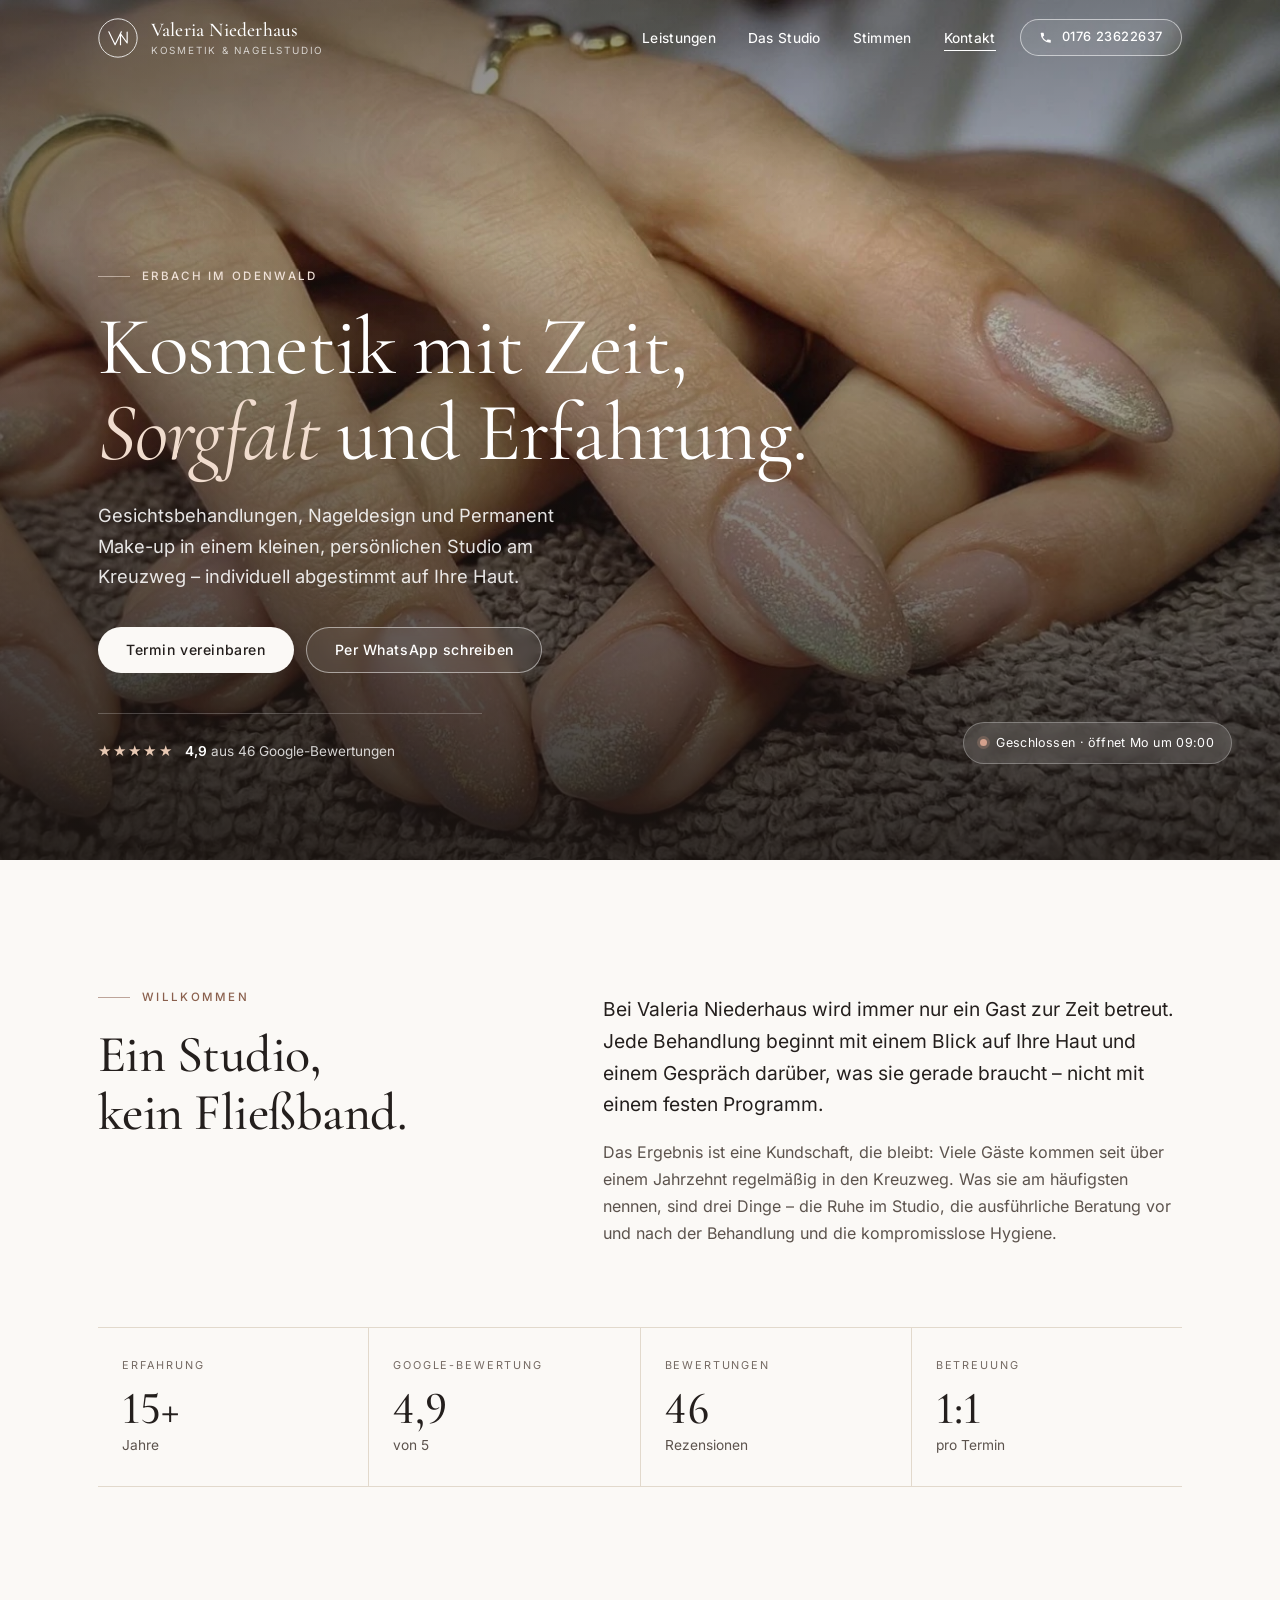
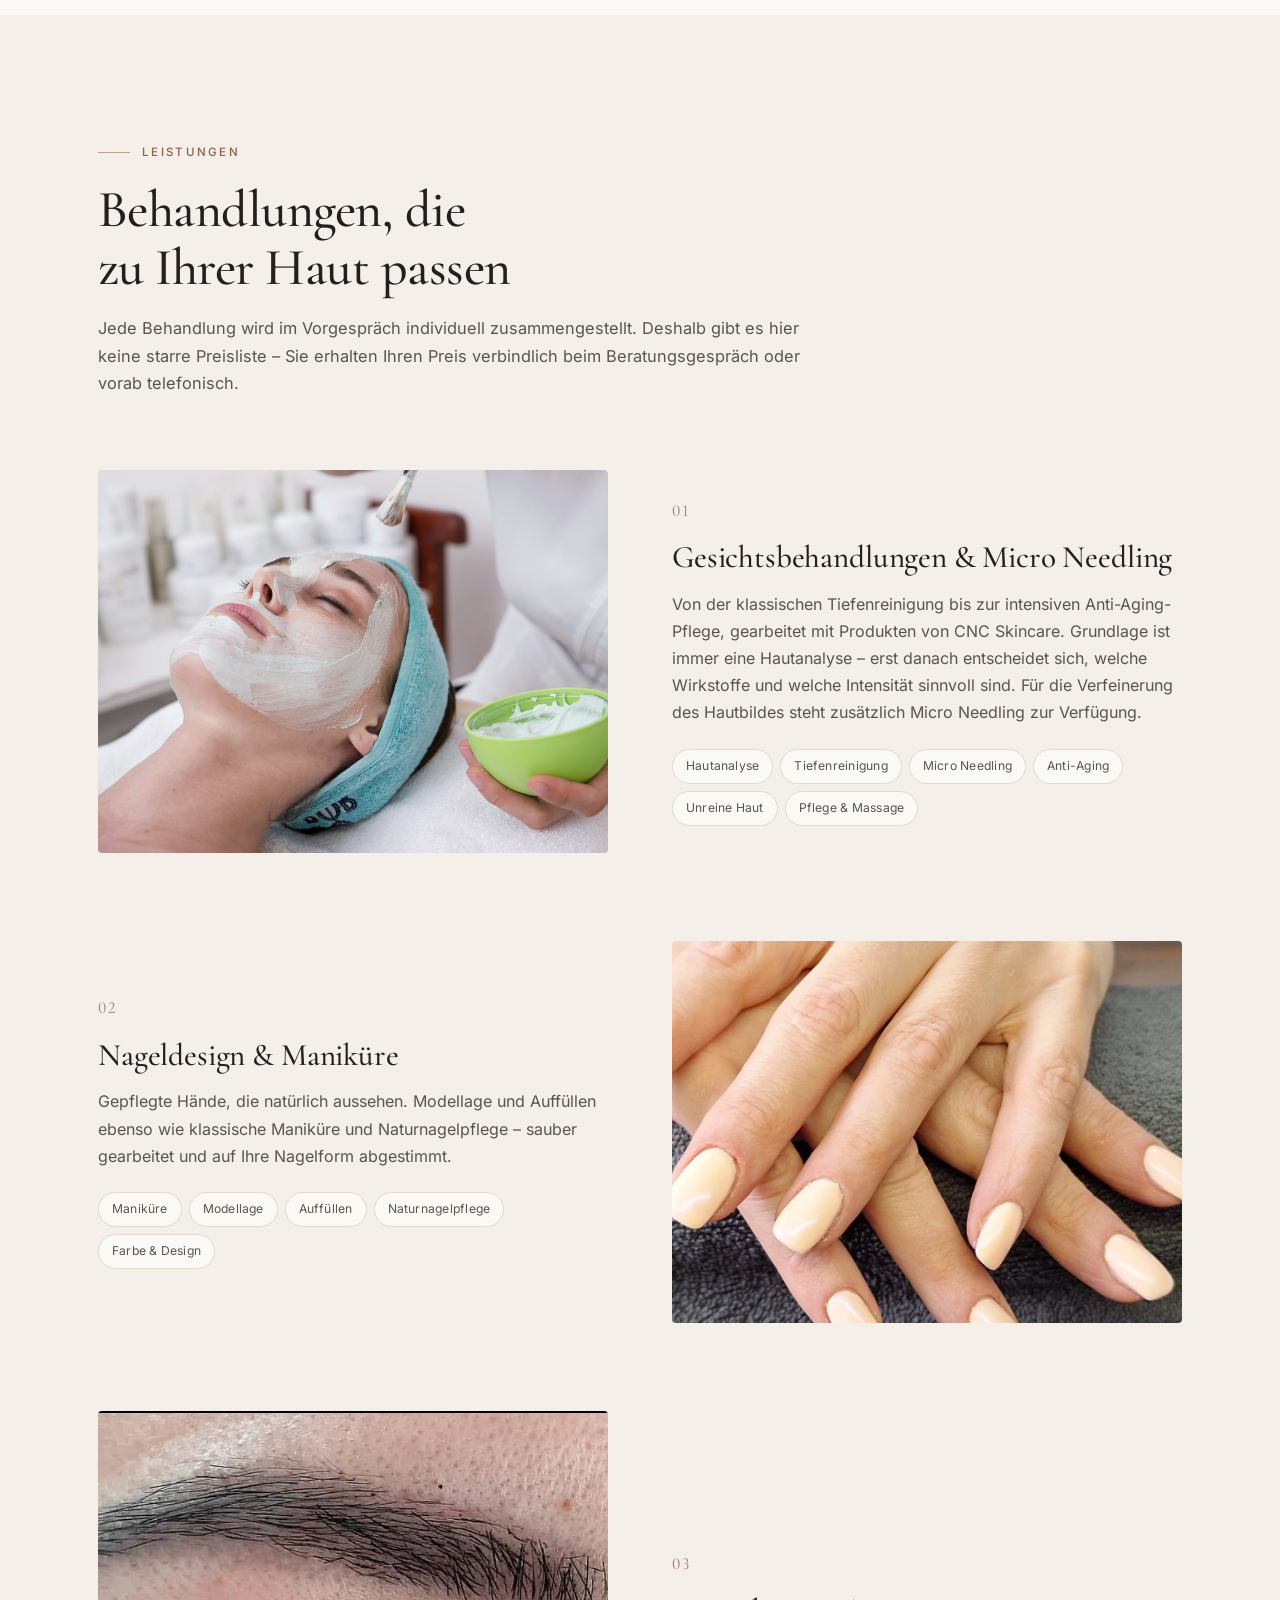
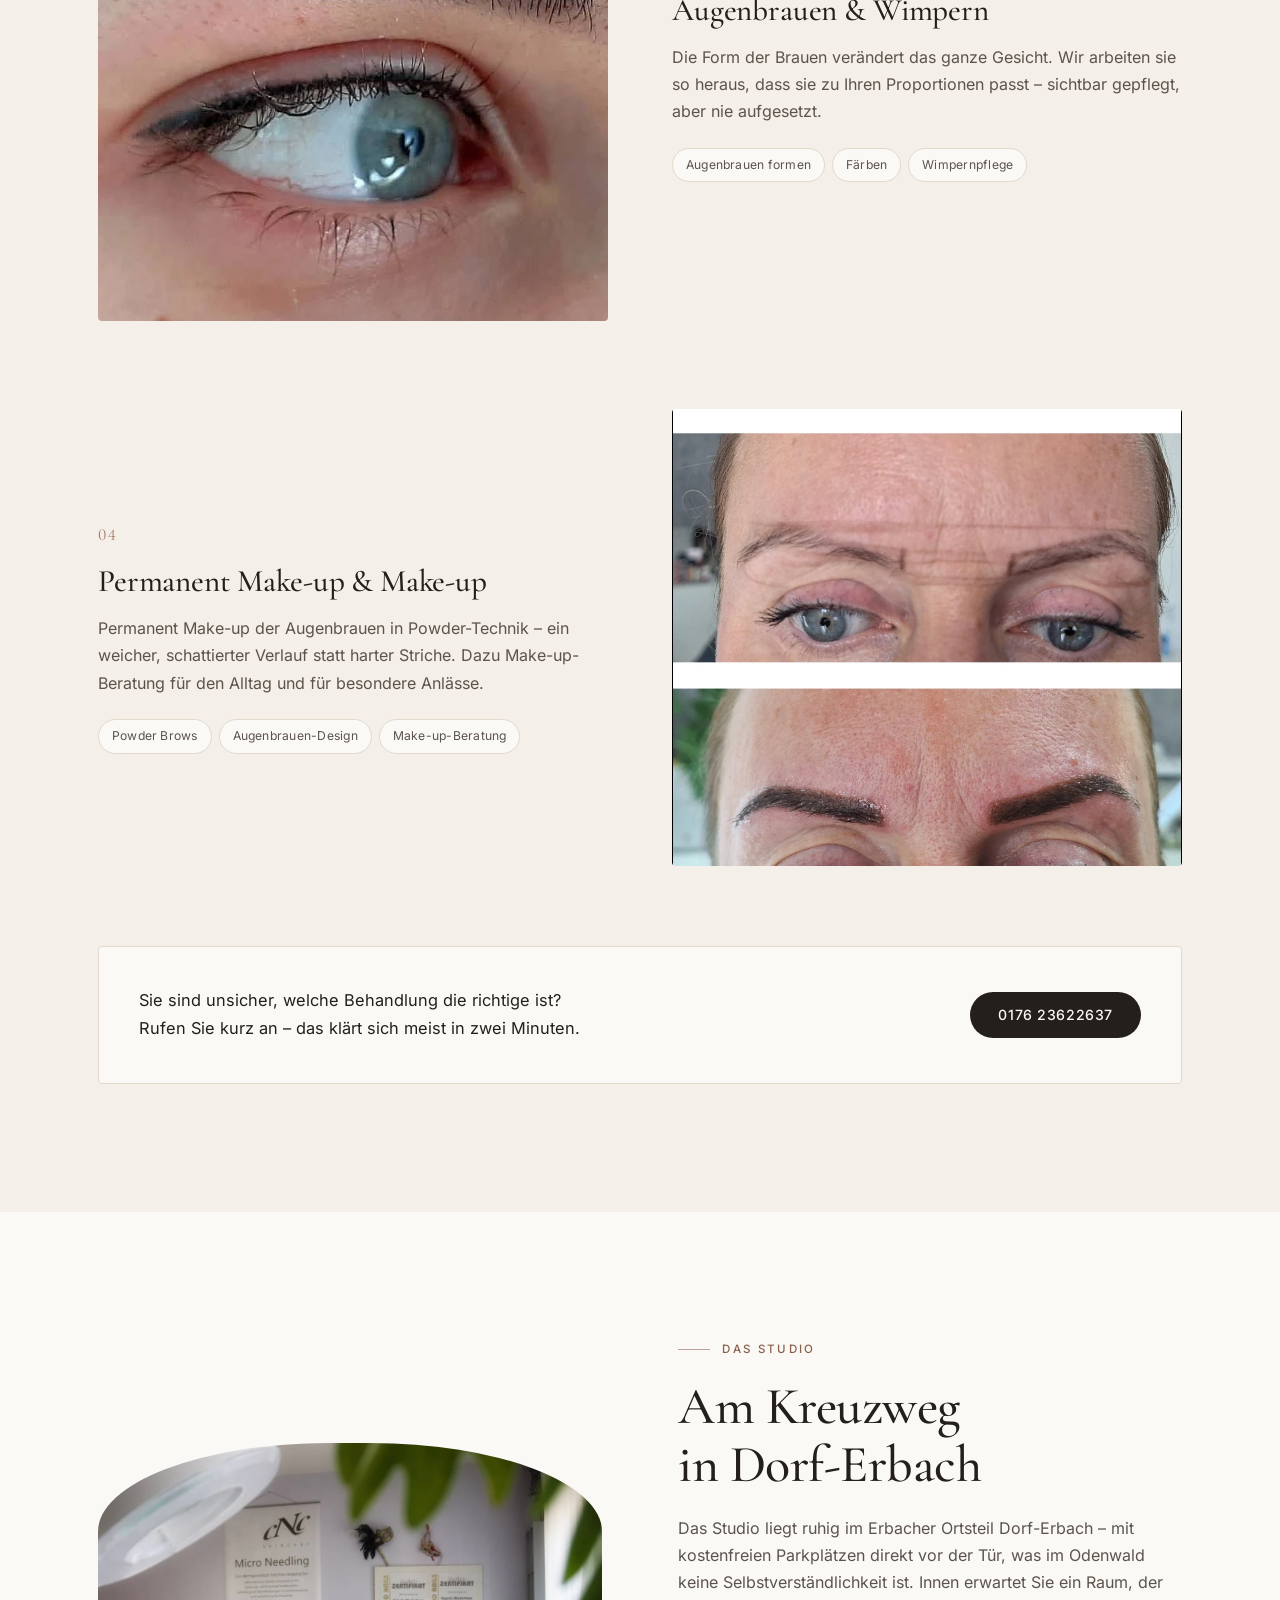
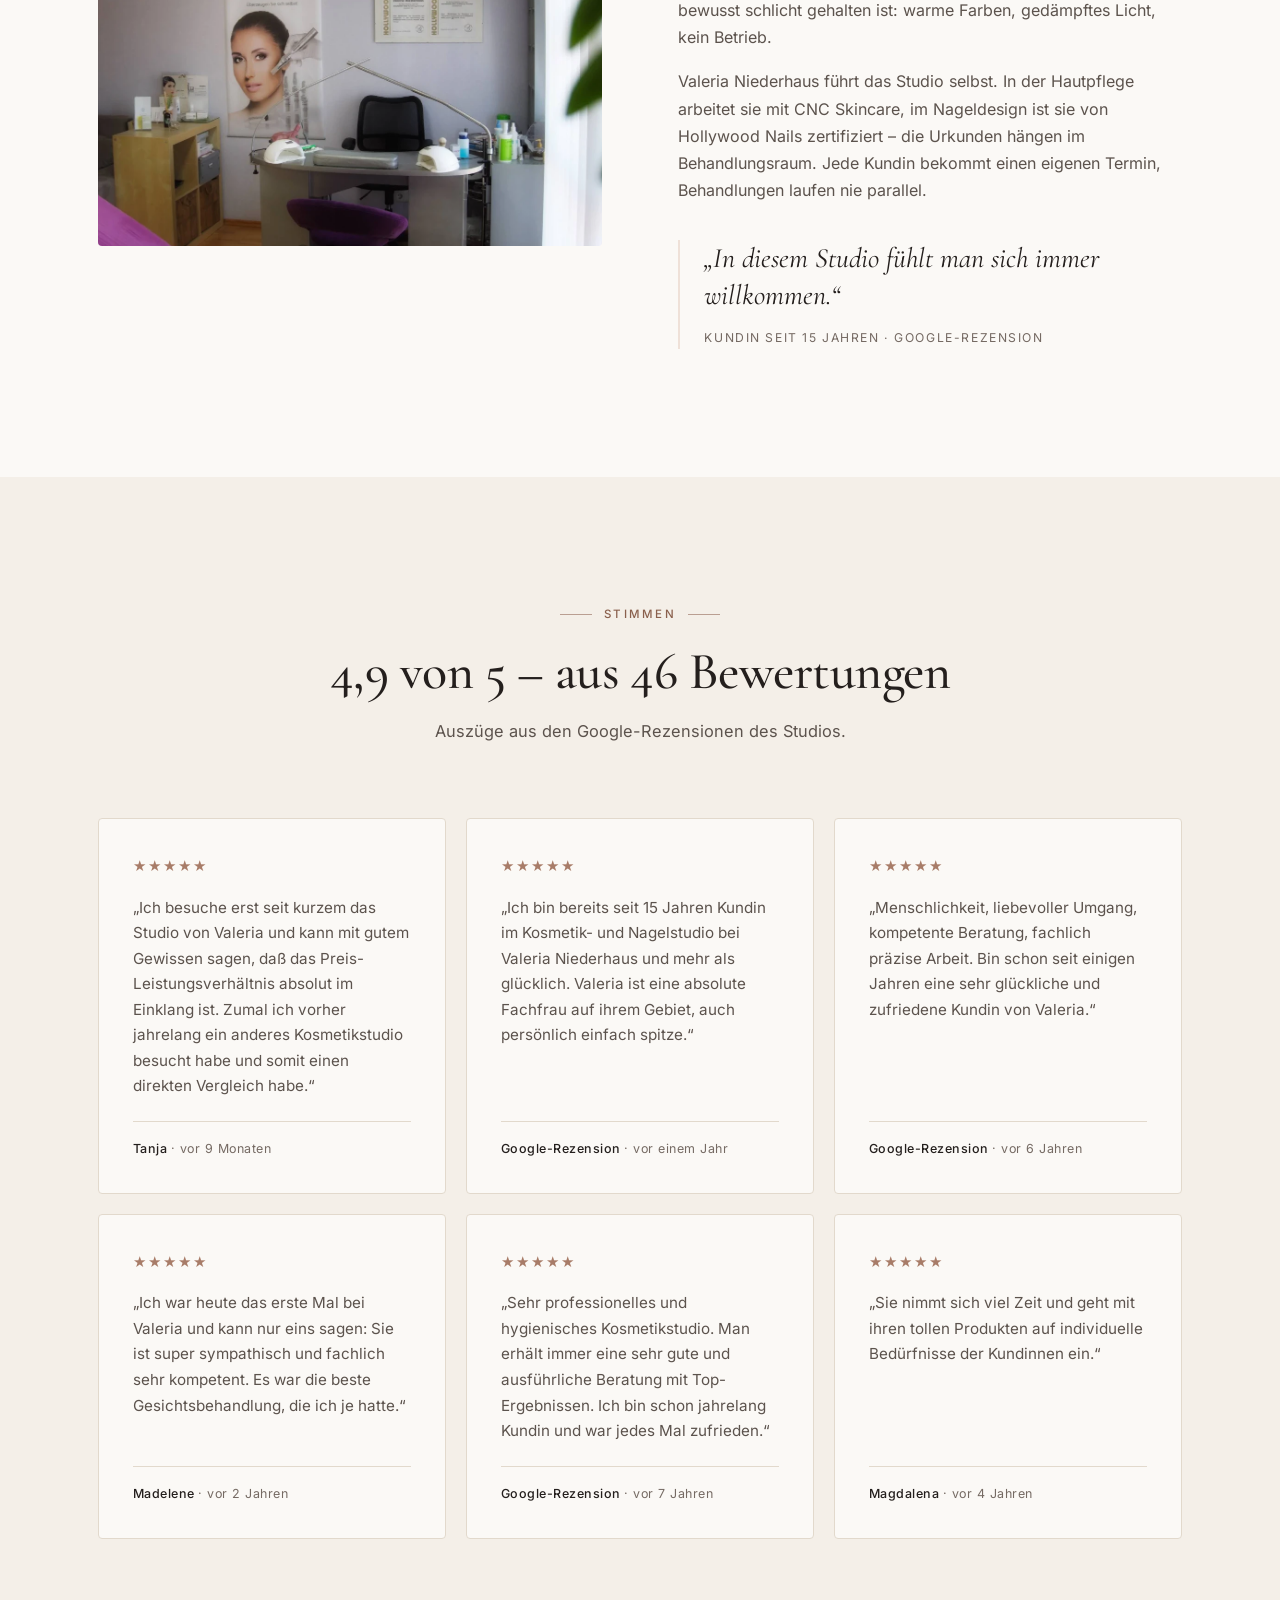
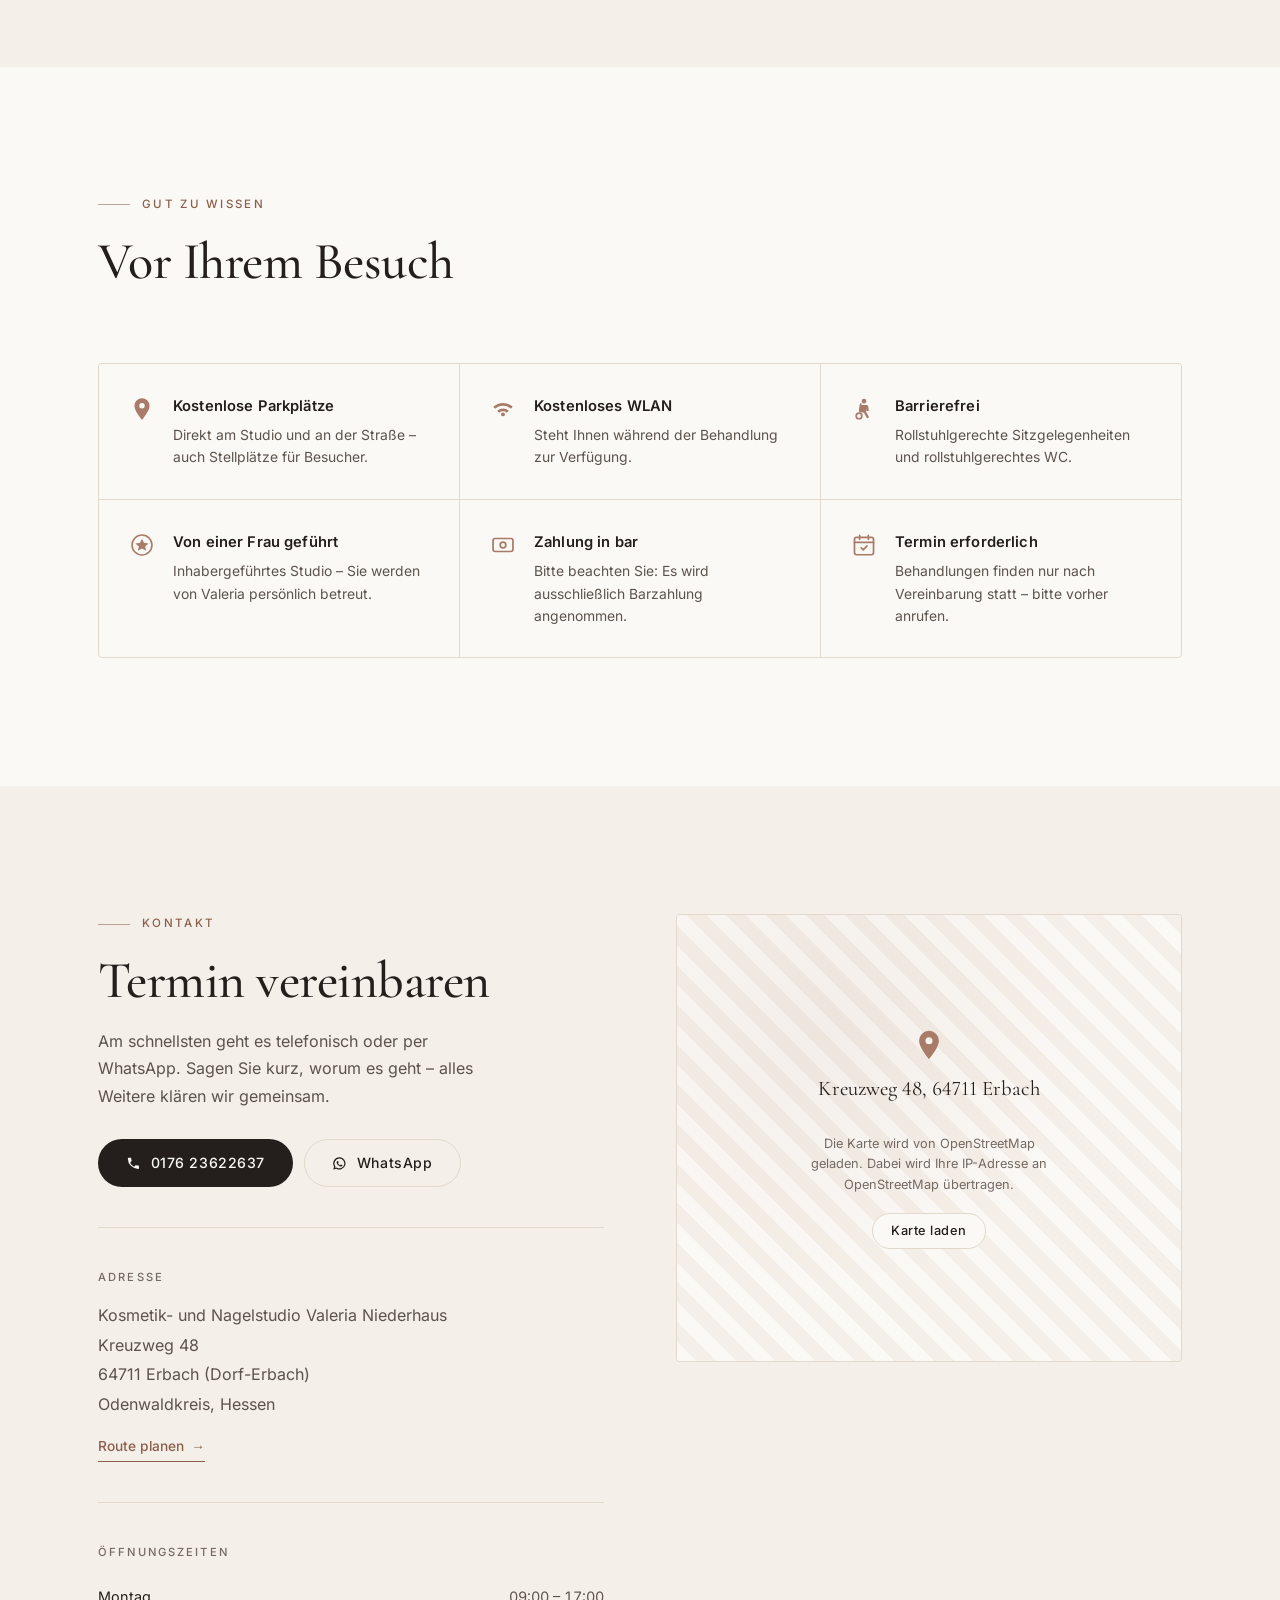
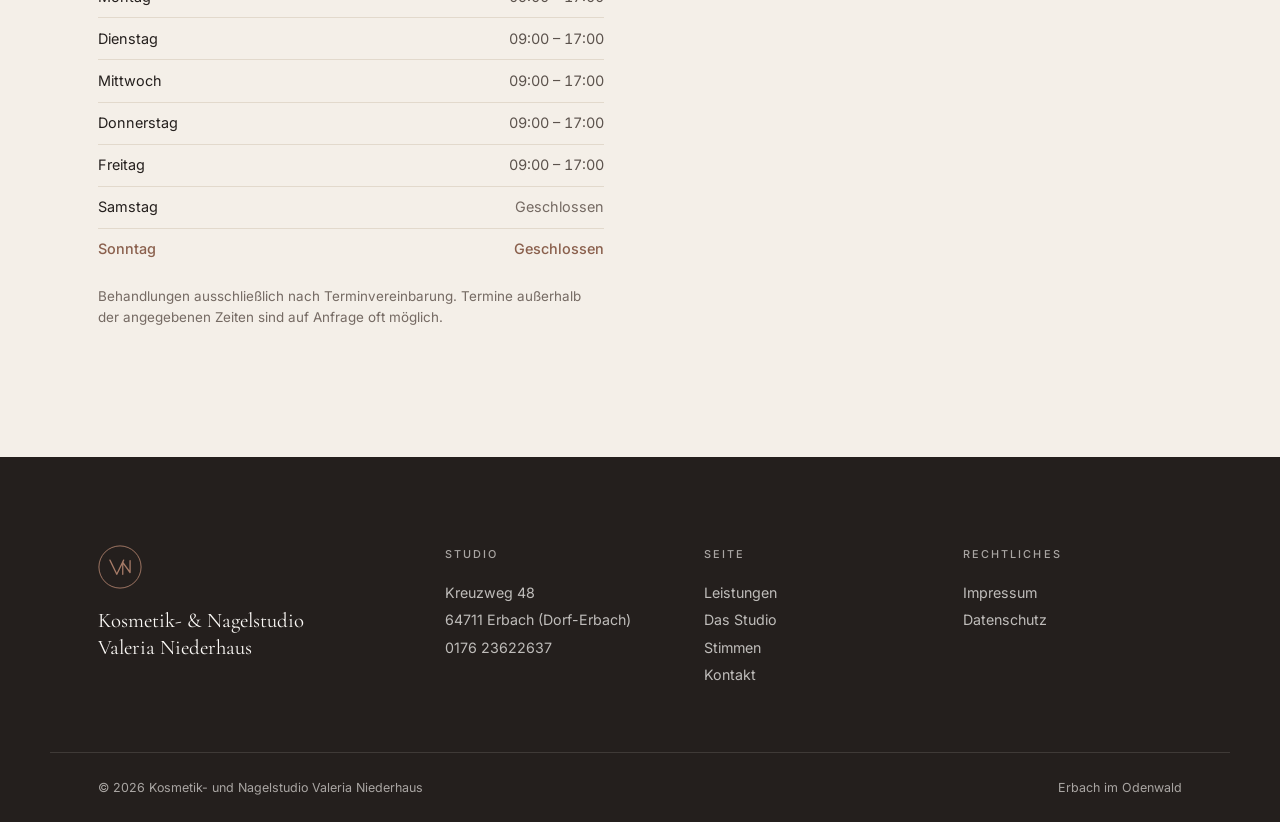
==== commit 72690ecd: "Echte Studiofotos einbinden, Micro Needling ergänzen Fünf Fotos des Studios ersetzen die bisherigen " ====
--- a/index.html
+++ b/index.html
@@ -15,7 +15,7 @@
 <meta property="og:site_name" content="Kosmetik- &amp; Nagelstudio Valeria Niederhaus">
 <meta property="og:title" content="Kosmetik- &amp; Nagelstudio Valeria Niederhaus | Erbach im Odenwald">
 <meta property="og:description" content="Gesichtsbehandlungen, Nageldesign, Augenbrauen &amp; Permanent Make-up in Erbach. Individuell abgestimmt – seit über 15 Jahren.">
-<meta property="og:image" content="https://www.kosmetik-niederhaus.de/assets/img/hero.jpg">
+<meta property="og:image" content="https://www.kosmetik-niederhaus.de/assets/img/studio-innen.webp">
 <meta property="og:url" content="https://www.kosmetik-niederhaus.de/">
 <meta name="twitter:card" content="summary_large_image">
 
@@ -69,10 +69,9 @@
 
   <!-- ══════════ HERO ══════════ -->
   <section class="hero" id="top">
-    <picture class="hero-media">
-      <source media="(max-width: 700px)" srcset="assets/img/hero-sm.jpg">
-      <img src="assets/img/hero.jpg" alt="Ruhiger, in warmen Naturtönen gehaltener Behandlungsraum" fetchpriority="high" decoding="async">
-    </picture>
+    <div class="hero-media">
+      <img src="assets/img/naegel-glitzer.webp" alt="Nagelmodellage mit schimmerndem Farbverlauf" fetchpriority="high" decoding="async" width="1304" height="873">
+    </div>
     <div class="hero-scrim" aria-hidden="true"></div>
 
     <div class="wrap hero-inner">
@@ -157,27 +156,29 @@
       <div class="services">
 
         <article class="service reveal">
-          <div class="service-media">
+          <div class="service-media is-placeholder">
             <img src="assets/img/gesichtsbehandlung.jpg" alt="Gesichtsbehandlung mit reinigender Maske im Kosmetikstudio" loading="lazy" decoding="async" width="1100" height="733">
           </div>
           <div class="service-body">
             <p class="service-num">01</p>
-            <h3 class="h3">Gesichtsbehandlungen</h3>
+            <h3 class="h3">Gesichtsbehandlungen &amp; Micro&nbsp;Needling</h3>
             <p>
-              Von der klassischen Tiefenreinigung bis zur intensiven Anti-Aging-Pflege.
-              Grundlage ist immer eine Hautanalyse – erst danach entscheidet sich, welche
-              Wirkstoffe und welche Intensität sinnvoll sind.
+              Von der klassischen Tiefenreinigung bis zur intensiven Anti-Aging-Pflege,
+              gearbeitet mit Produkten von CNC Skincare. Grundlage ist immer eine
+              Hautanalyse – erst danach entscheidet sich, welche Wirkstoffe und welche
+              Intensität sinnvoll sind. Für die Verfeinerung des Hautbildes steht
+              zusätzlich Micro Needling zur Verfügung.
             </p>
             <ul class="tags">
-              <li>Hautanalyse</li><li>Tiefenreinigung</li><li>Anti-Aging</li>
-              <li>Unreine Haut</li><li>Pflege &amp; Massage</li>
+              <li>Hautanalyse</li><li>Tiefenreinigung</li><li>Micro Needling</li>
+              <li>Anti-Aging</li><li>Unreine Haut</li><li>Pflege &amp; Massage</li>
             </ul>
           </div>
         </article>
 
         <article class="service service-flip reveal">
           <div class="service-media">
-            <img src="assets/img/nageldesign.jpg" alt="Sorgfältige Maniküre am Arbeitsplatz im Studio" loading="lazy" decoding="async" width="1100" height="733">
+            <img src="assets/img/naegel-nude.webp" alt="Naturnahe Nagelmodellage in einem warmen Nudeton" loading="lazy" decoding="async" width="1385" height="865">
           </div>
           <div class="service-body">
             <p class="service-num">02</p>
@@ -195,8 +196,8 @@
         </article>
 
         <article class="service reveal">
-          <div class="service-media">
-            <img src="assets/img/augenbrauen.jpg" alt="Präzises Formen der Augenbrauen während einer Behandlung" loading="lazy" decoding="async" width="1100" height="733">
+          <div class="service-media is-square">
+            <img src="assets/img/augen-detail.webp" alt="Detailaufnahme von Augenbraue, Wimpernkranz und Lidstrich nach der Behandlung" loading="lazy" decoding="async" width="839" height="797">
           </div>
           <div class="service-body">
             <p class="service-num">03</p>
@@ -213,8 +214,8 @@
         </article>
 
         <article class="service service-flip reveal">
-          <div class="service-media">
-            <img src="assets/img/makeup.jpg" alt="Hochwertige Make-up-Produkte und Pinsel in warmen Nudetönen" loading="lazy" decoding="async" width="1100" height="733">
+          <div class="service-media is-natural">
+            <img src="assets/img/permanent-make-up.webp" alt="Augenbrauen vor und nach dem Permanent Make-up in Powder-Technik" loading="lazy" decoding="async" width="967" height="867">
           </div>
           <div class="service-body">
             <p class="service-num">04</p>
@@ -247,10 +248,7 @@
     <div class="wrap grid-studio">
       <div class="studio-media reveal">
         <div class="arch">
-          <img src="assets/img/behandlung.jpg" alt="Gesichtsbehandlung: Auftragen einer pflegenden Maske" loading="lazy" decoding="async" width="1100" height="733">
-        </div>
-        <div class="studio-media-2">
-          <img src="assets/img/naegel-detail.jpg" alt="Natürlich gestaltete Nägel in zartem Nudeton" loading="lazy" decoding="async" width="1100" height="619">
+          <img src="assets/img/studio-innen.webp" alt="Behandlungsraum des Studios mit Arbeitsplatz für Nageldesign und den Zertifikaten an der Wand" loading="lazy" decoding="async" width="1304" height="873">
         </div>
       </div>
 
@@ -264,8 +262,9 @@
           Farben, gedämpftes Licht, kein Betrieb.
         </p>
         <p>
-          Valeria Niederhaus führt das Studio selbst und arbeitet ausschließlich mit
-          Produkten, hinter denen sie steht. Jede Kundin bekommt einen eigenen Termin –
+          Valeria Niederhaus führt das Studio selbst. In der Hautpflege arbeitet sie mit
+          CNC Skincare, im Nageldesign ist sie von Hollywood Nails zertifiziert – die
+          Urkunden hängen im Behandlungsraum. Jede Kundin bekommt einen eigenen Termin,
           Behandlungen laufen nie parallel.
         </p>
 
@@ -500,7 +499,7 @@
   "@type": "BeautySalon",
   "name": "Kosmetik- und Nagelstudio Valeria Niederhaus",
   "description": "Kosmetikstudio in Erbach im Odenwald mit Gesichtsbehandlungen, Nageldesign, Augenbrauen- und Wimpernbehandlungen sowie Permanent Make-up.",
-  "image": "https://www.kosmetik-niederhaus.de/assets/img/hero.jpg",
+  "image": "https://www.kosmetik-niederhaus.de/assets/img/studio-innen.webp",
   "url": "https://www.kosmetik-niederhaus.de/",
   "telephone": "+49 176 23622637",
   "priceRange": "€€",
@@ -530,6 +529,7 @@
   },
   "makesOffer": [
     { "@type": "Offer", "itemOffered": { "@type": "Service", "name": "Gesichtsbehandlung" } },
+    { "@type": "Offer", "itemOffered": { "@type": "Service", "name": "Micro Needling" } },
     { "@type": "Offer", "itemOffered": { "@type": "Service", "name": "Nageldesign & Maniküre" } },
     { "@type": "Offer", "itemOffered": { "@type": "Service", "name": "Augenbrauen & Wimpern" } },
     { "@type": "Offer", "itemOffered": { "@type": "Service", "name": "Permanent Make-up (Powder Brows)" } }
--- a/assets/css/style.css
+++ b/assets/css/style.css
@@ -307,7 +307,7 @@
   isolation: isolate;
 }
 .hero-media { position: absolute; inset: 0; z-index: -2; }
-.hero-media img { width: 100%; height: 100%; object-fit: cover; object-position: 34% 38%; }
+.hero-media img { width: 100%; height: 100%; object-fit: cover; object-position: 50% 50%; }
 .hero-scrim {
   position: absolute; inset: 0; z-index: -1;
   background:
@@ -422,6 +422,18 @@
 }
 .service:hover .service-media img { transform: scale(1.035); }
 
+/* Quadratisches Motiv – ein 4:3-Beschnitt würde die Augenbraue abschneiden. */
+.service-media.is-square img { aspect-ratio: 1 / 1; }
+
+/* Einziges verbliebenes Stockfoto – leicht entsättigt, damit es neben den
+   echten Studiofotos nicht aus der warmen Farbwelt fällt. Entfällt, sobald
+   ein eigenes Foto vorliegt. */
+.service-media.is-placeholder img { filter: saturate(.72) contrast(1.02); }
+
+/* Vorher-Nachher: muss vollständig sichtbar bleiben, daher kein Beschnitt. */
+.service-media.is-natural img { aspect-ratio: auto; object-fit: contain; background: var(--porcelain); }
+.service-media.is-natural { background: var(--porcelain); }
+
 .service-num {
   font-family: var(--serif);
   font-variant-numeric: lining-nums;
@@ -465,20 +477,9 @@
 .studio-media { position: relative; }
 .arch {
   overflow: hidden;
-  border-radius: 50vw 50vw var(--radius) var(--radius) / 34% 34% var(--radius) var(--radius);
-}
-.arch img { width: 100%; aspect-ratio: 4 / 5; object-fit: cover; object-position: 50% 42%; }
-.studio-media-2 {
-  position: absolute;
-  right: -1.25rem; bottom: -2rem;
-  width: 46%;
-  border: 8px solid var(--porcelain);
-  border-radius: var(--radius);
-  overflow: hidden;
-  box-shadow: 0 18px 40px -22px rgba(36,31,29,.45);
-}
-.studio-media-2 img { width: 100%; aspect-ratio: 4 / 3; object-fit: cover; }
-
+  border-radius: 46% 46% var(--radius) var(--radius) / 22% 22% var(--radius) var(--radius);
+}
+.arch img { width: 100%; aspect-ratio: 5 / 4; object-fit: cover; object-position: 50% 50%; }
 .studio-body .h2 { margin-bottom: 1.3rem; }
 
 .pull-quote {
@@ -733,8 +734,7 @@
   .facts { grid-template-columns: repeat(2, 1fr); }
   .map-card { position: static; }
   .footer-inner { grid-template-columns: 1fr 1fr; gap: 2rem 1.5rem; }
-  .studio-media { max-width: 30rem; }
-  .studio-media-2 { width: 42%; right: -.5rem; }
+  .studio-media { max-width: 34rem; }
 }
 
 @media (max-width: 820px) {
@@ -778,7 +778,6 @@
   .footer-inner { grid-template-columns: 1fr; }
   .hero-actions .btn { flex: 1 1 100%; }
   .service-note { flex-direction: column; align-items: flex-start; }
-  .studio-media-2 { position: static; width: 100%; margin-top: 1rem; border-width: 0; box-shadow: none; }
   .quote blockquote p { font-size: .92rem; }
 }
 
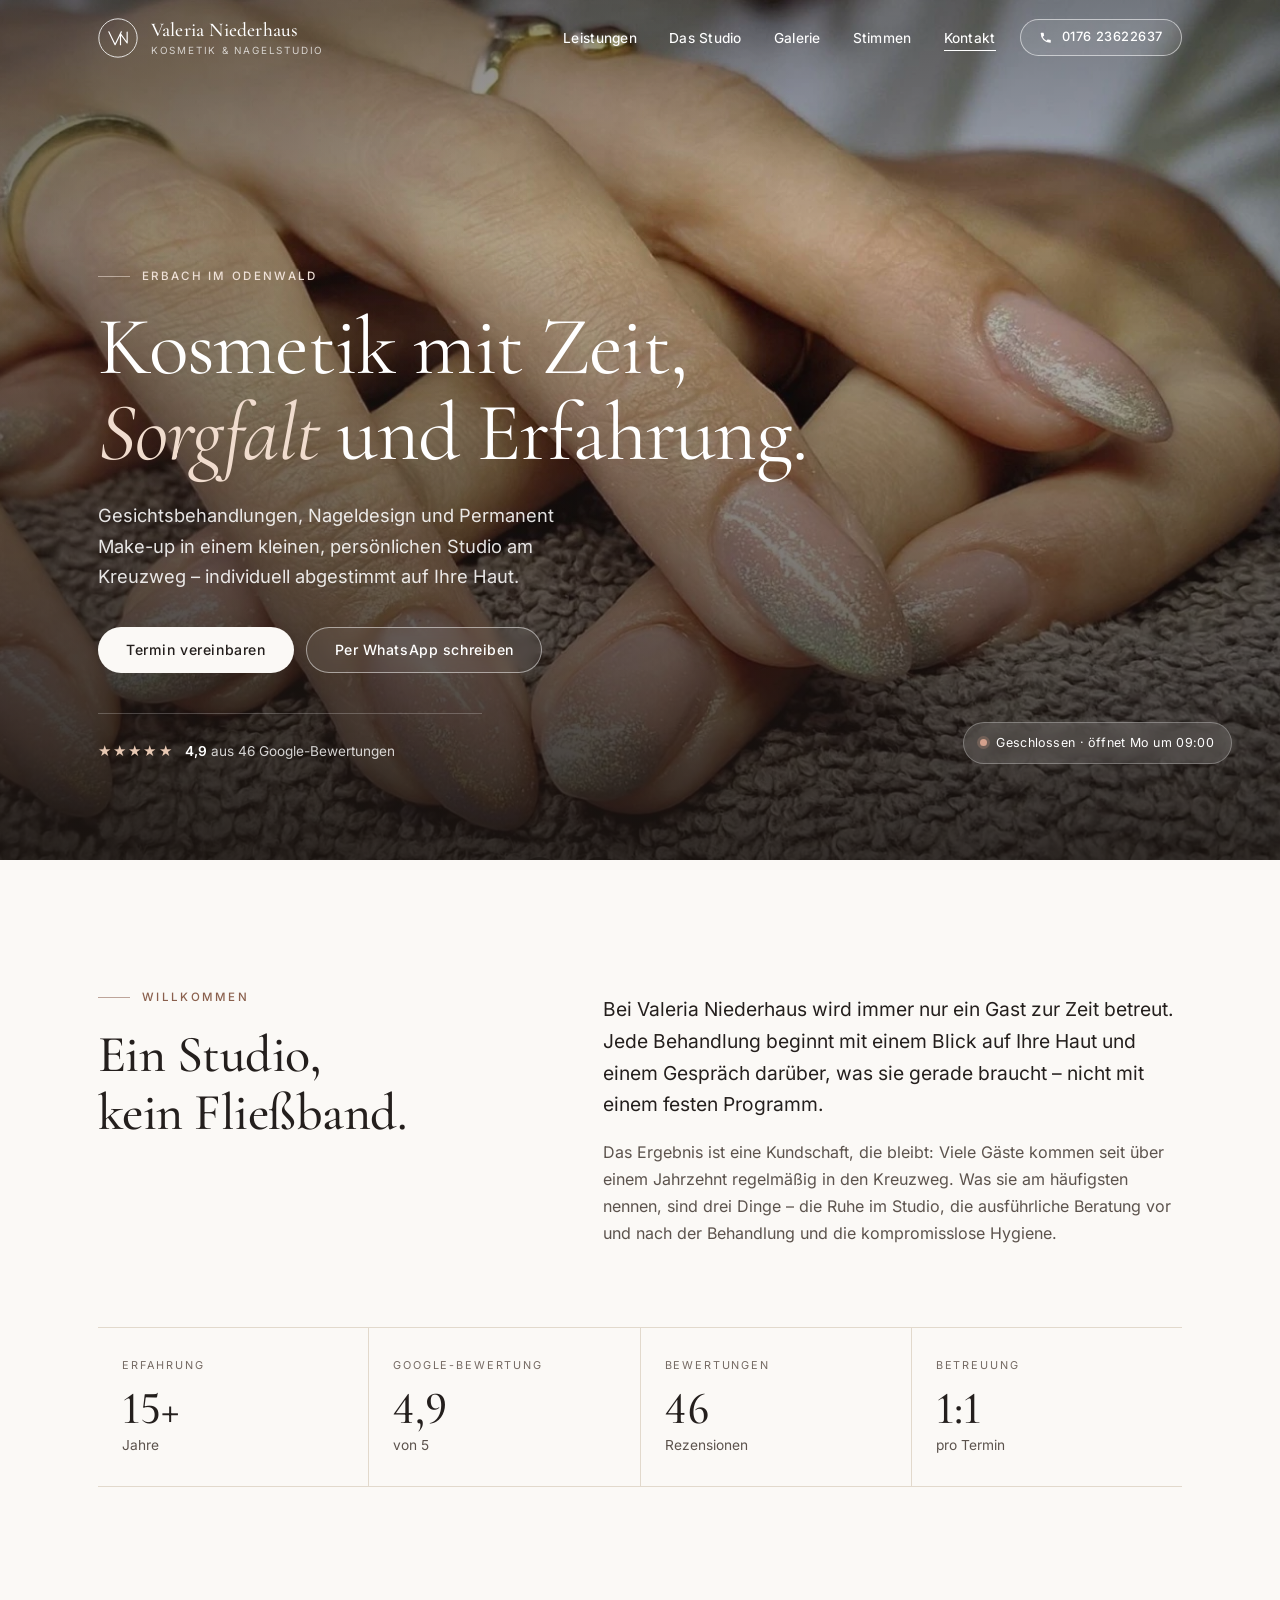
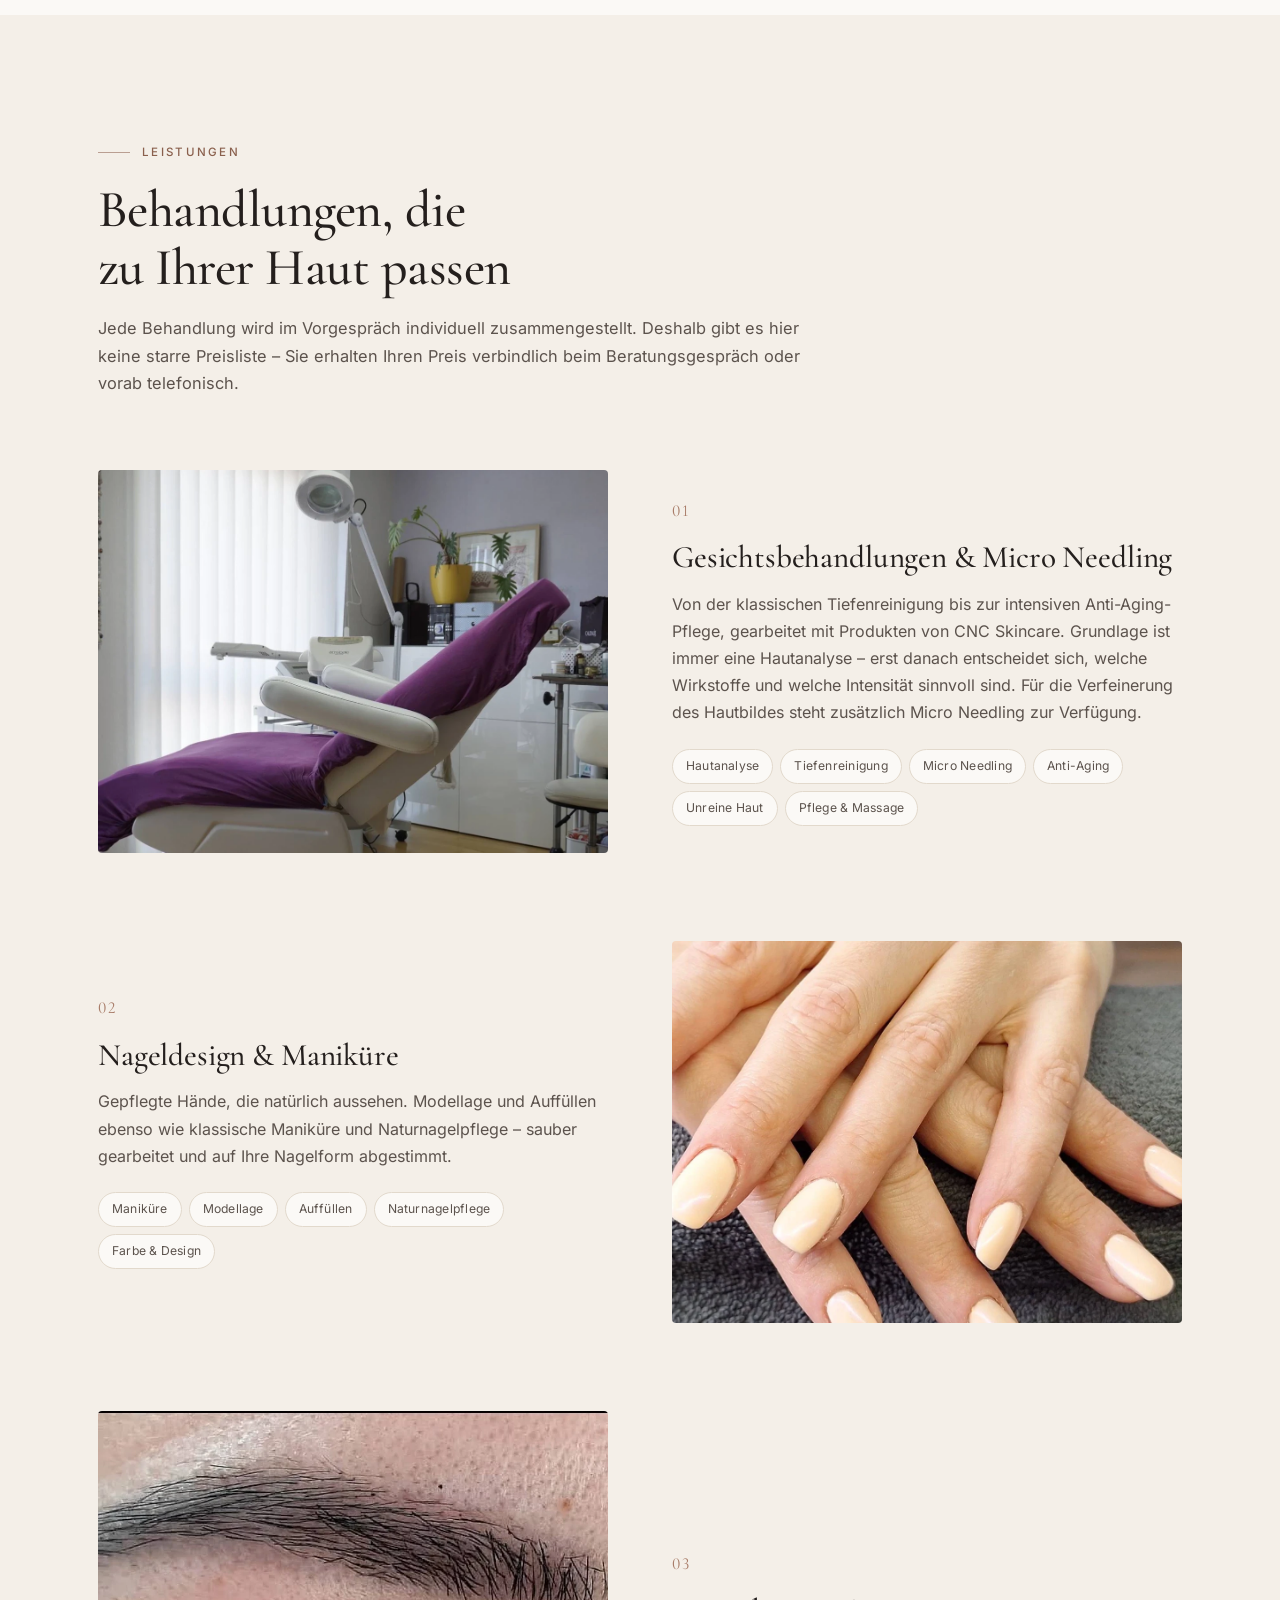
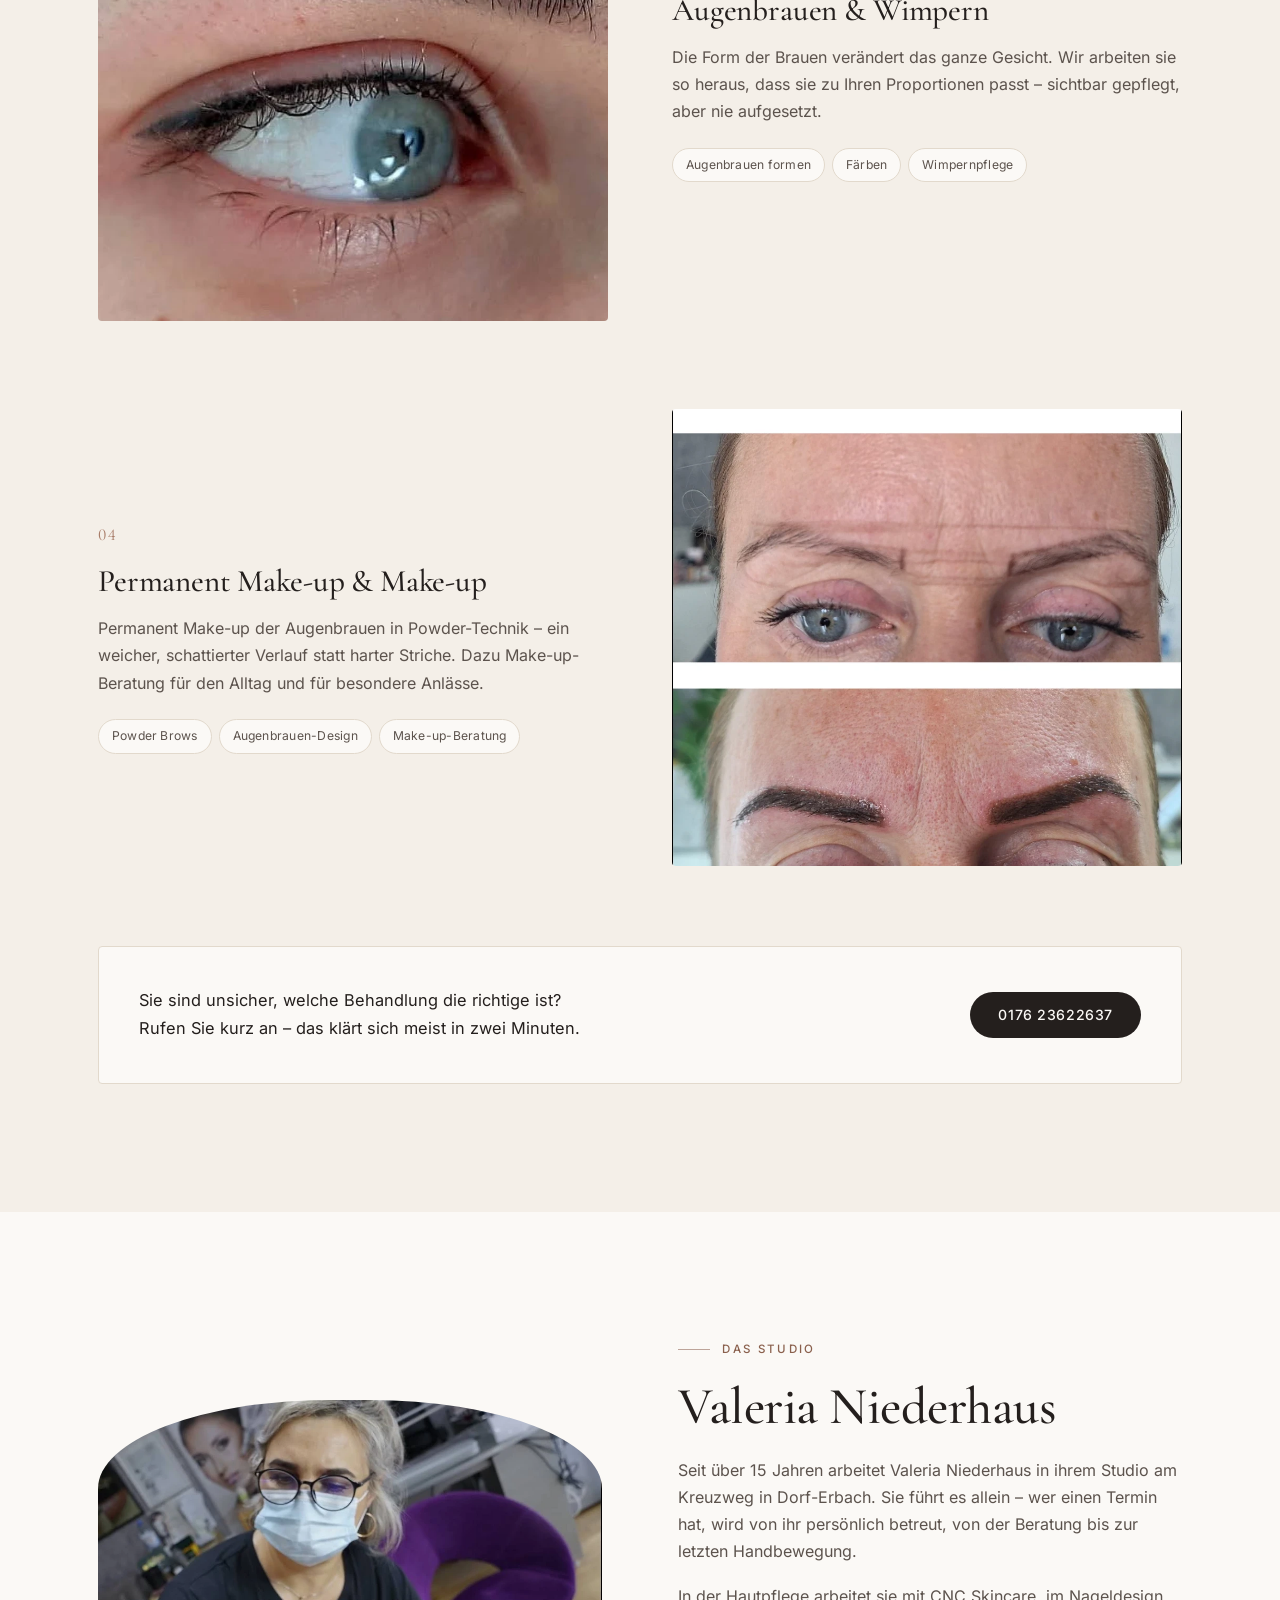
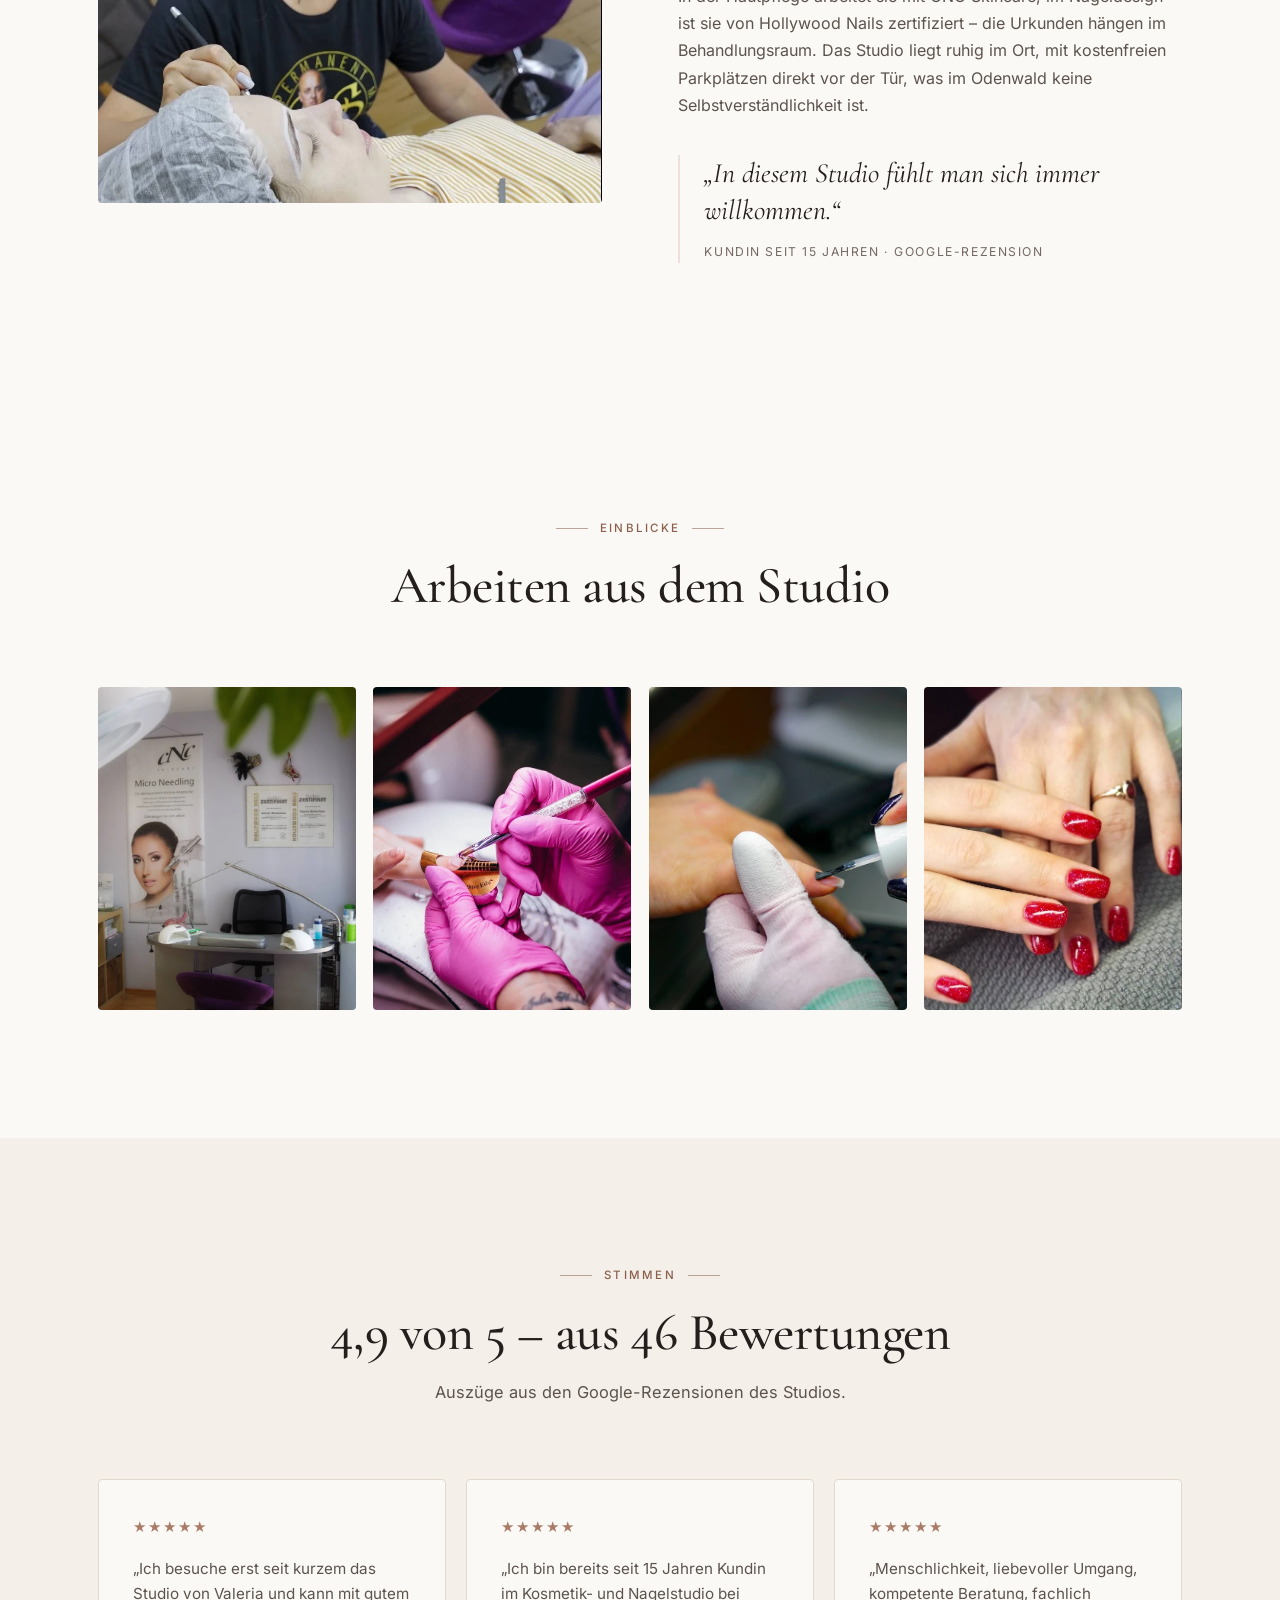
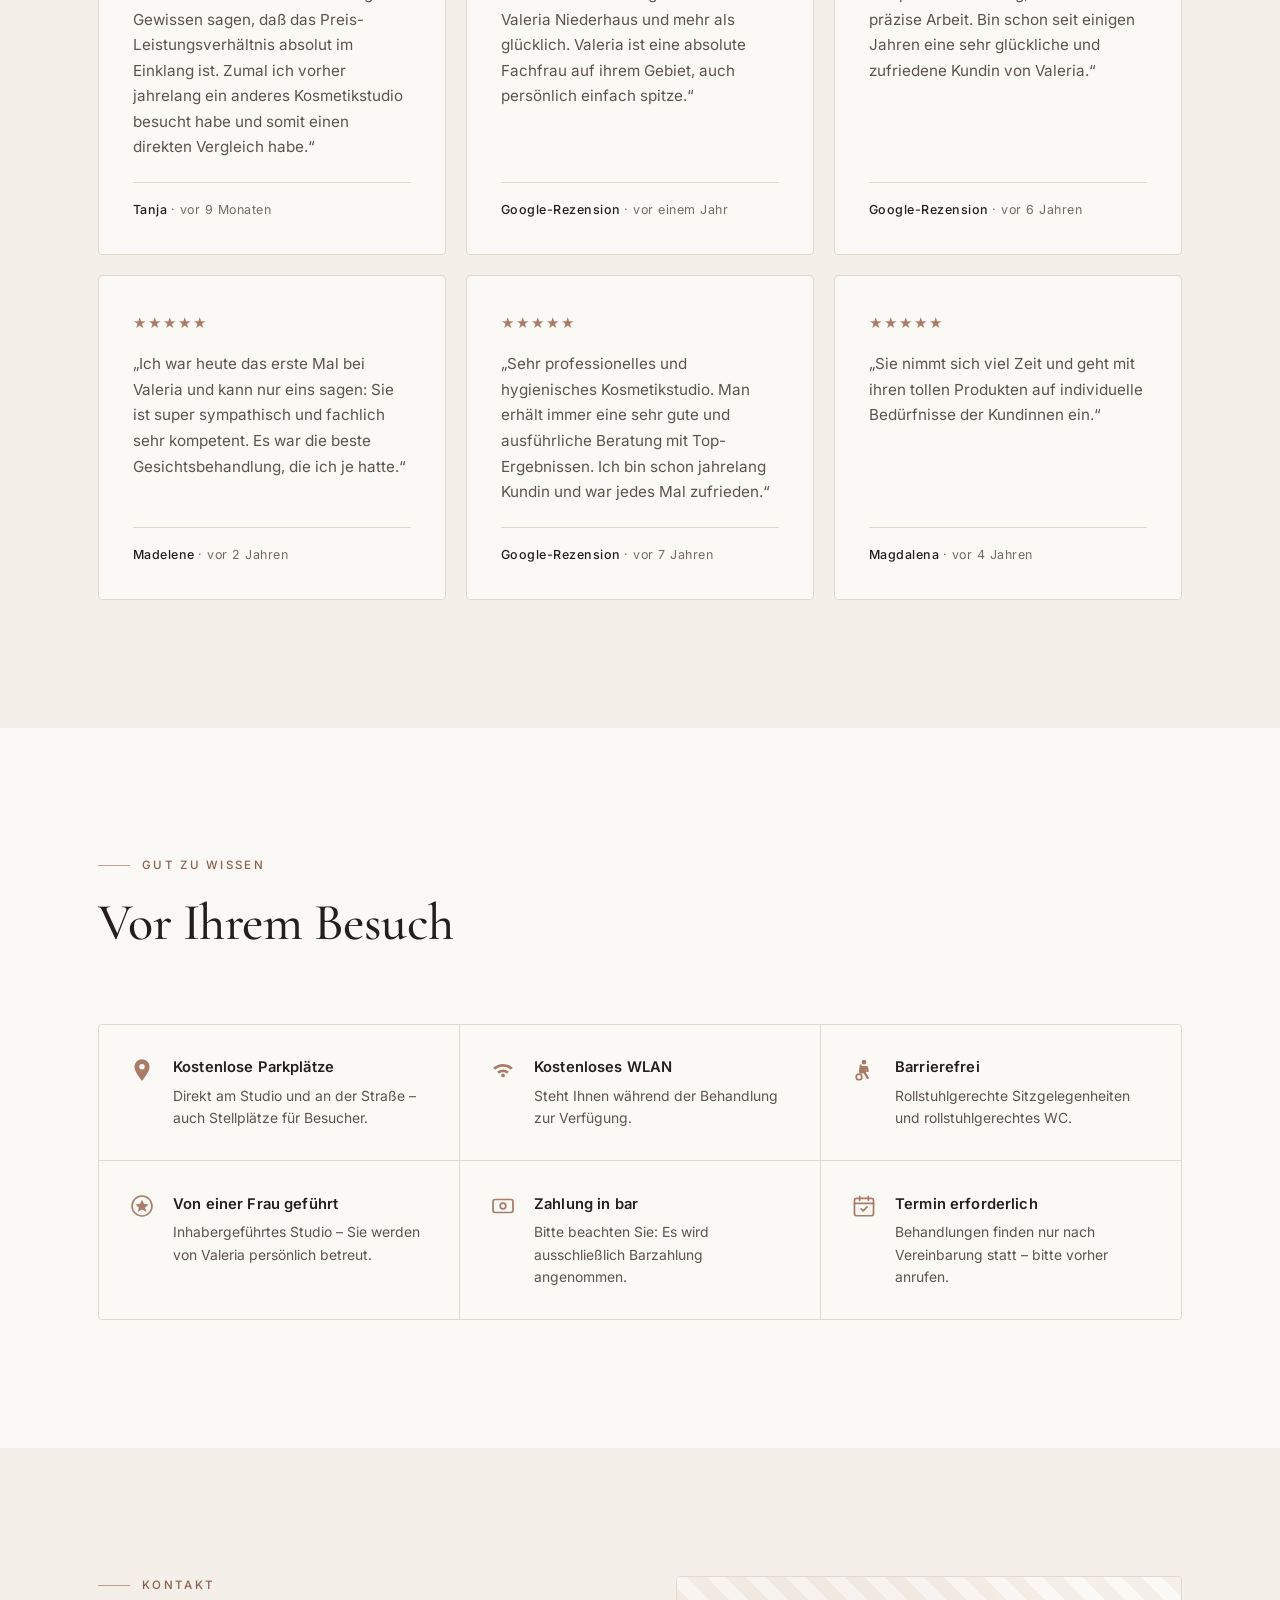
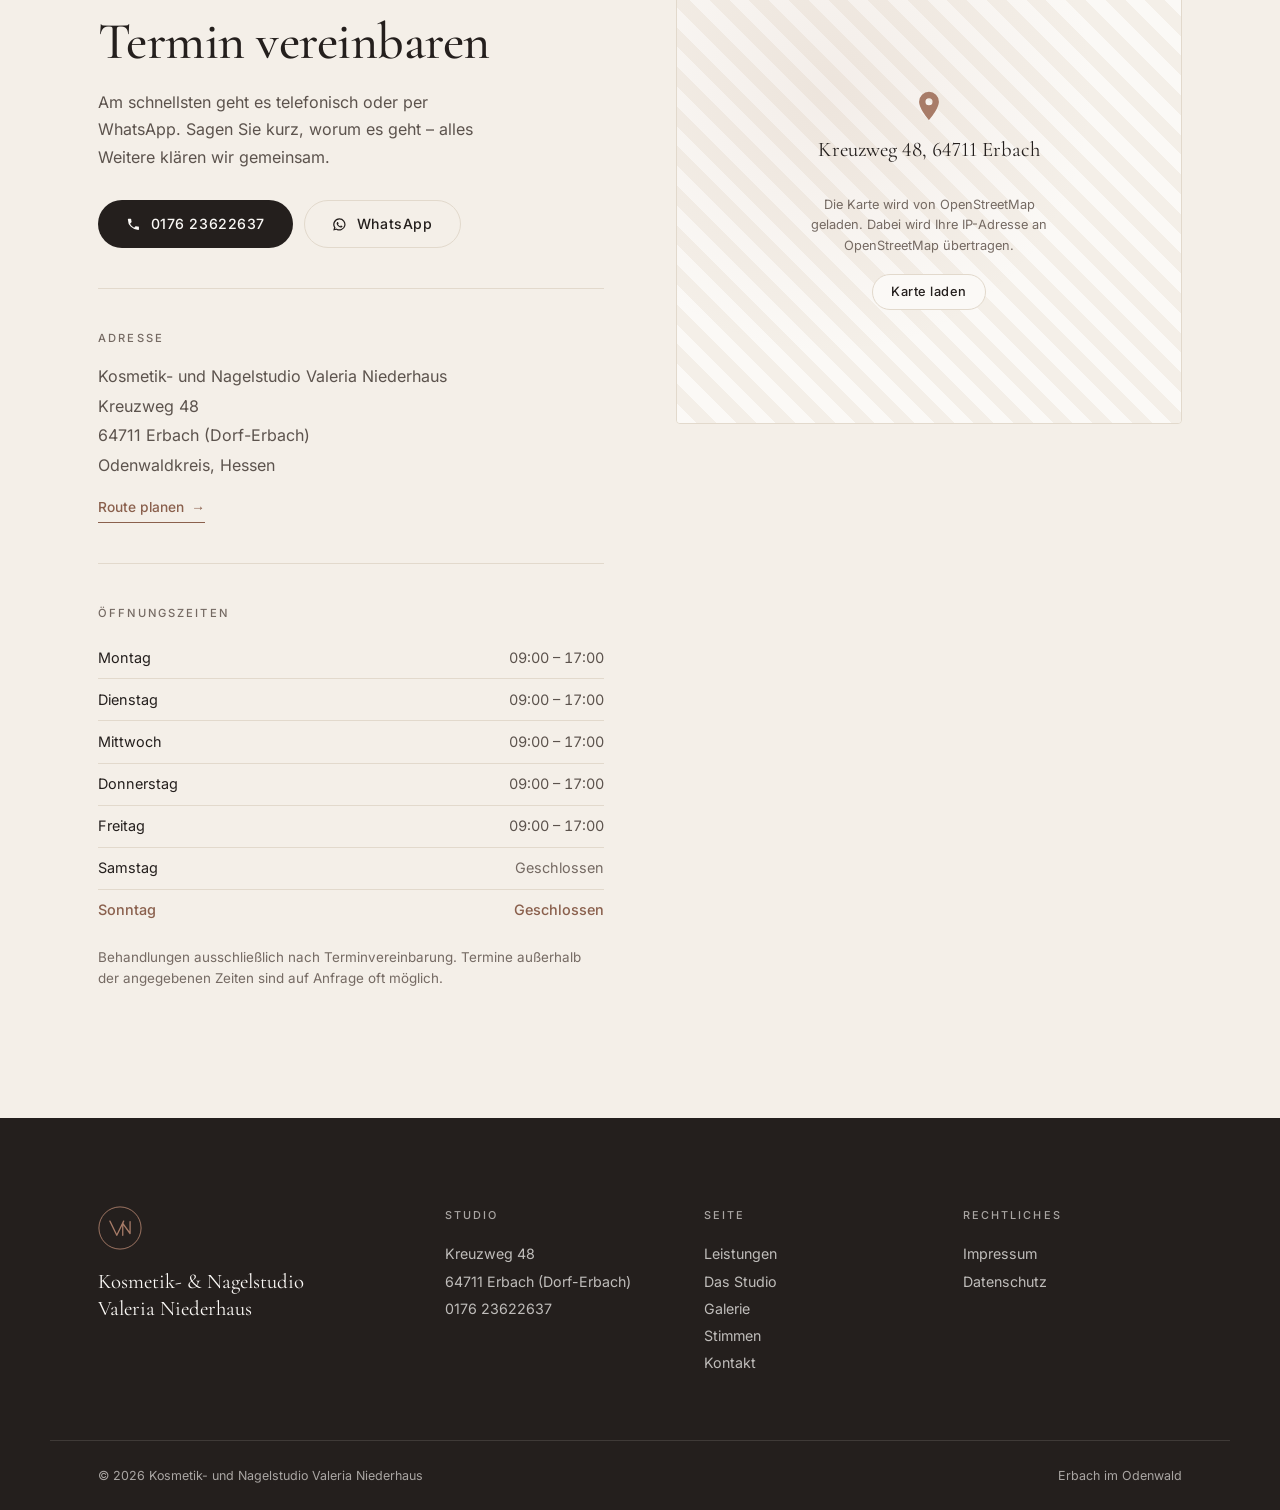
==== commit e8c5ef32: "Fünf weitere Studiofotos, Galerie, Termin-Button, Veröffentlichung Fotos - Valeria Niederhaus bei ei" ====
--- a/index.html
+++ b/index.html
@@ -49,6 +49,7 @@
       <ul>
         <li><a href="#leistungen">Leistungen</a></li>
         <li><a href="#studio">Das Studio</a></li>
+        <li><a href="#galerie">Galerie</a></li>
         <li><a href="#stimmen">Stimmen</a></li>
         <li><a href="#kontakt">Kontakt</a></li>
       </ul>
@@ -83,7 +84,7 @@
       </p>
 
       <div class="hero-actions">
-        <a class="btn btn-primary" href="tel:+4917623622637">Termin vereinbaren</a>
+        <a class="btn btn-primary" href="#kontakt">Termin vereinbaren</a>
         <a class="btn btn-ghost" href="https://wa.me/4917623622637" target="_blank" rel="noopener">Per WhatsApp schreiben</a>
       </div>
 
@@ -156,8 +157,8 @@
       <div class="services">
 
         <article class="service reveal">
-          <div class="service-media is-placeholder">
-            <img src="assets/img/gesichtsbehandlung.jpg" alt="Gesichtsbehandlung mit reinigender Maske im Kosmetikstudio" loading="lazy" decoding="async" width="1100" height="733">
+          <div class="service-media">
+            <img src="assets/img/behandlungsraum.webp" alt="Behandlungsliege mit Lupenlampe im Kosmetikraum des Studios" loading="lazy" decoding="async" width="1305" height="861">
           </div>
           <div class="service-body">
             <p class="service-num">01</p>
@@ -248,24 +249,23 @@
     <div class="wrap grid-studio">
       <div class="studio-media reveal">
         <div class="arch">
-          <img src="assets/img/studio-innen.webp" alt="Behandlungsraum des Studios mit Arbeitsplatz für Nageldesign und den Zertifikaten an der Wand" loading="lazy" decoding="async" width="1304" height="873">
+          <img src="assets/img/valeria-arbeit.webp" alt="Valeria Niederhaus bei einer Permanent-Make-up-Behandlung an den Augenbrauen" loading="lazy" decoding="async" width="965" height="857">
         </div>
       </div>
 
       <div class="studio-body reveal">
         <p class="eyebrow">Das Studio</p>
-        <h2 class="h2" id="studio-h">Am Kreuzweg in Dorf-Erbach</h2>
+        <h2 class="h2" id="studio-h">Valeria Niederhaus</h2>
         <p>
-          Das Studio liegt ruhig im Erbacher Ortsteil Dorf-Erbach – mit kostenfreien
-          Parkplätzen direkt vor der Tür, was im Odenwald keine Selbstverständlichkeit
-          ist. Innen erwartet Sie ein Raum, der bewusst schlicht gehalten ist: warme
-          Farben, gedämpftes Licht, kein Betrieb.
+          Seit über 15 Jahren arbeitet Valeria Niederhaus in ihrem Studio am Kreuzweg in
+          Dorf-Erbach. Sie führt es allein – wer einen Termin hat, wird von ihr persönlich
+          betreut, von der Beratung bis zur letzten Handbewegung.
         </p>
         <p>
-          Valeria Niederhaus führt das Studio selbst. In der Hautpflege arbeitet sie mit
-          CNC Skincare, im Nageldesign ist sie von Hollywood Nails zertifiziert – die
-          Urkunden hängen im Behandlungsraum. Jede Kundin bekommt einen eigenen Termin,
-          Behandlungen laufen nie parallel.
+          In der Hautpflege arbeitet sie mit CNC Skincare, im Nageldesign ist sie von
+          Hollywood Nails zertifiziert – die Urkunden hängen im Behandlungsraum. Das
+          Studio liegt ruhig im Ort, mit kostenfreien Parkplätzen direkt vor der Tür,
+          was im Odenwald keine Selbstverständlichkeit ist.
         </p>
 
         <blockquote class="pull-quote">
@@ -273,6 +273,31 @@
           <cite>Kundin seit 15 Jahren · Google-Rezension</cite>
         </blockquote>
       </div>
+    </div>
+  </section>
+
+  <!-- ══════════ GALERIE ══════════ -->
+  <section class="section" id="galerie" aria-labelledby="galerie-h">
+    <div class="wrap">
+      <header class="section-head section-head-center reveal">
+        <p class="eyebrow">Einblicke</p>
+        <h2 class="h2" id="galerie-h">Arbeiten aus dem Studio</h2>
+      </header>
+
+      <ul class="gallery reveal">
+        <li>
+          <img src="assets/img/studio-innen.webp" alt="Arbeitsplatz für Nageldesign mit den Zertifikaten an der Wand" loading="lazy" decoding="async" width="1304" height="873">
+        </li>
+        <li>
+          <img src="assets/img/naegel-modellage.webp" alt="Aufbau einer Nagelmodellage mit Schablone und Pinsel" loading="lazy" decoding="async" width="1407" height="845">
+        </li>
+        <li>
+          <img src="assets/img/naegel-lack.webp" alt="Auftragen von Farblack auf einen vorbereiteten Nagel" loading="lazy" decoding="async" width="1297" height="831">
+        </li>
+        <li>
+          <img src="assets/img/naegel-rot.webp" alt="Fertige Nagelmodellage in glitzerndem Rot" loading="lazy" decoding="async" width="541" height="853">
+        </li>
+      </ul>
     </div>
   </section>
 
@@ -461,6 +486,7 @@
       <ul>
         <li><a href="#leistungen">Leistungen</a></li>
         <li><a href="#studio">Das Studio</a></li>
+        <li><a href="#galerie">Galerie</a></li>
         <li><a href="#stimmen">Stimmen</a></li>
         <li><a href="#kontakt">Kontakt</a></li>
       </ul>
--- a/assets/css/style.css
+++ b/assets/css/style.css
@@ -159,6 +159,10 @@
 }
 
 /* ---------- Layout ------------------------------------------------------- */
+/* Ohne diesen Versatz verschwindet die Überschrift eines angesprungenen
+   Abschnitts unter der festen Kopfzeile. */
+section[id] { scroll-margin-top: 5.5rem; }
+
 .wrap {
   width: min(var(--wrap), 100%);
   margin-inline: auto;
@@ -425,11 +429,6 @@
 /* Quadratisches Motiv – ein 4:3-Beschnitt würde die Augenbraue abschneiden. */
 .service-media.is-square img { aspect-ratio: 1 / 1; }
 
-/* Einziges verbliebenes Stockfoto – leicht entsättigt, damit es neben den
-   echten Studiofotos nicht aus der warmen Farbwelt fällt. Entfällt, sobald
-   ein eigenes Foto vorliegt. */
-.service-media.is-placeholder img { filter: saturate(.72) contrast(1.02); }
-
 /* Vorher-Nachher: muss vollständig sichtbar bleiben, daher kein Beschnitt. */
 .service-media.is-natural img { aspect-ratio: auto; object-fit: contain; background: var(--porcelain); }
 .service-media.is-natural { background: var(--porcelain); }
@@ -539,6 +538,25 @@
   color: var(--ink);
 }
 .quote figcaption span { font-weight: 400; color: var(--ink-3); }
+
+/* ---------- Galerie ------------------------------------------------------ */
+.gallery {
+  display: grid;
+  grid-template-columns: repeat(4, 1fr);
+  gap: clamp(.65rem, 1.4vw, 1.1rem);
+}
+.gallery li {
+  overflow: hidden;
+  border-radius: var(--radius);
+  background: var(--linen);
+}
+.gallery img {
+  width: 100%;
+  aspect-ratio: 4 / 5;
+  object-fit: cover;
+  transition: transform 1.1s var(--ease);
+}
+.gallery li:hover img { transform: scale(1.05); }
 
 /* ---------- Gut zu wissen ------------------------------------------------ */
 .section-facts { background: var(--porcelain); }
@@ -732,6 +750,7 @@
   .service-flip .service-media { order: 0; }
   .stats { grid-template-columns: repeat(2, 1fr); }
   .facts { grid-template-columns: repeat(2, 1fr); }
+  .gallery { grid-template-columns: repeat(2, 1fr); }
   .map-card { position: static; }
   .footer-inner { grid-template-columns: 1fr 1fr; gap: 2rem 1.5rem; }
   .studio-media { max-width: 34rem; }
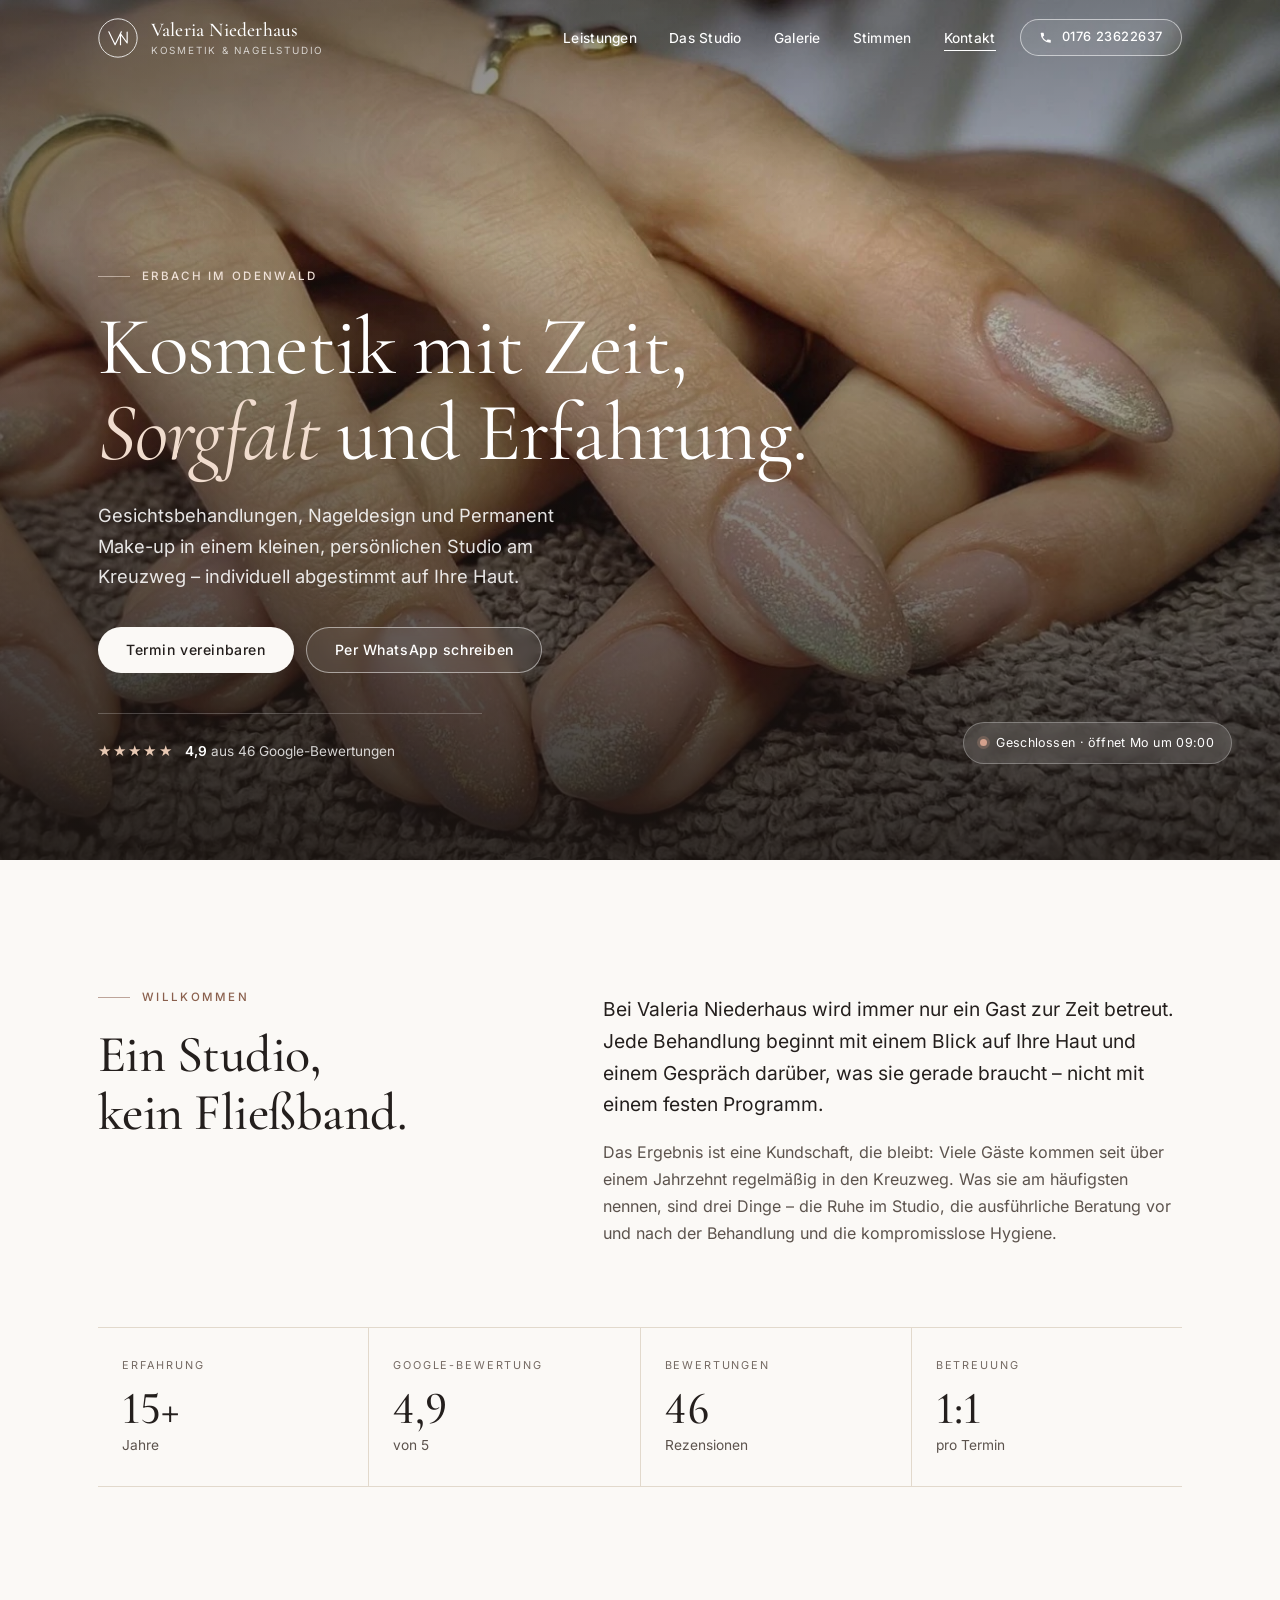
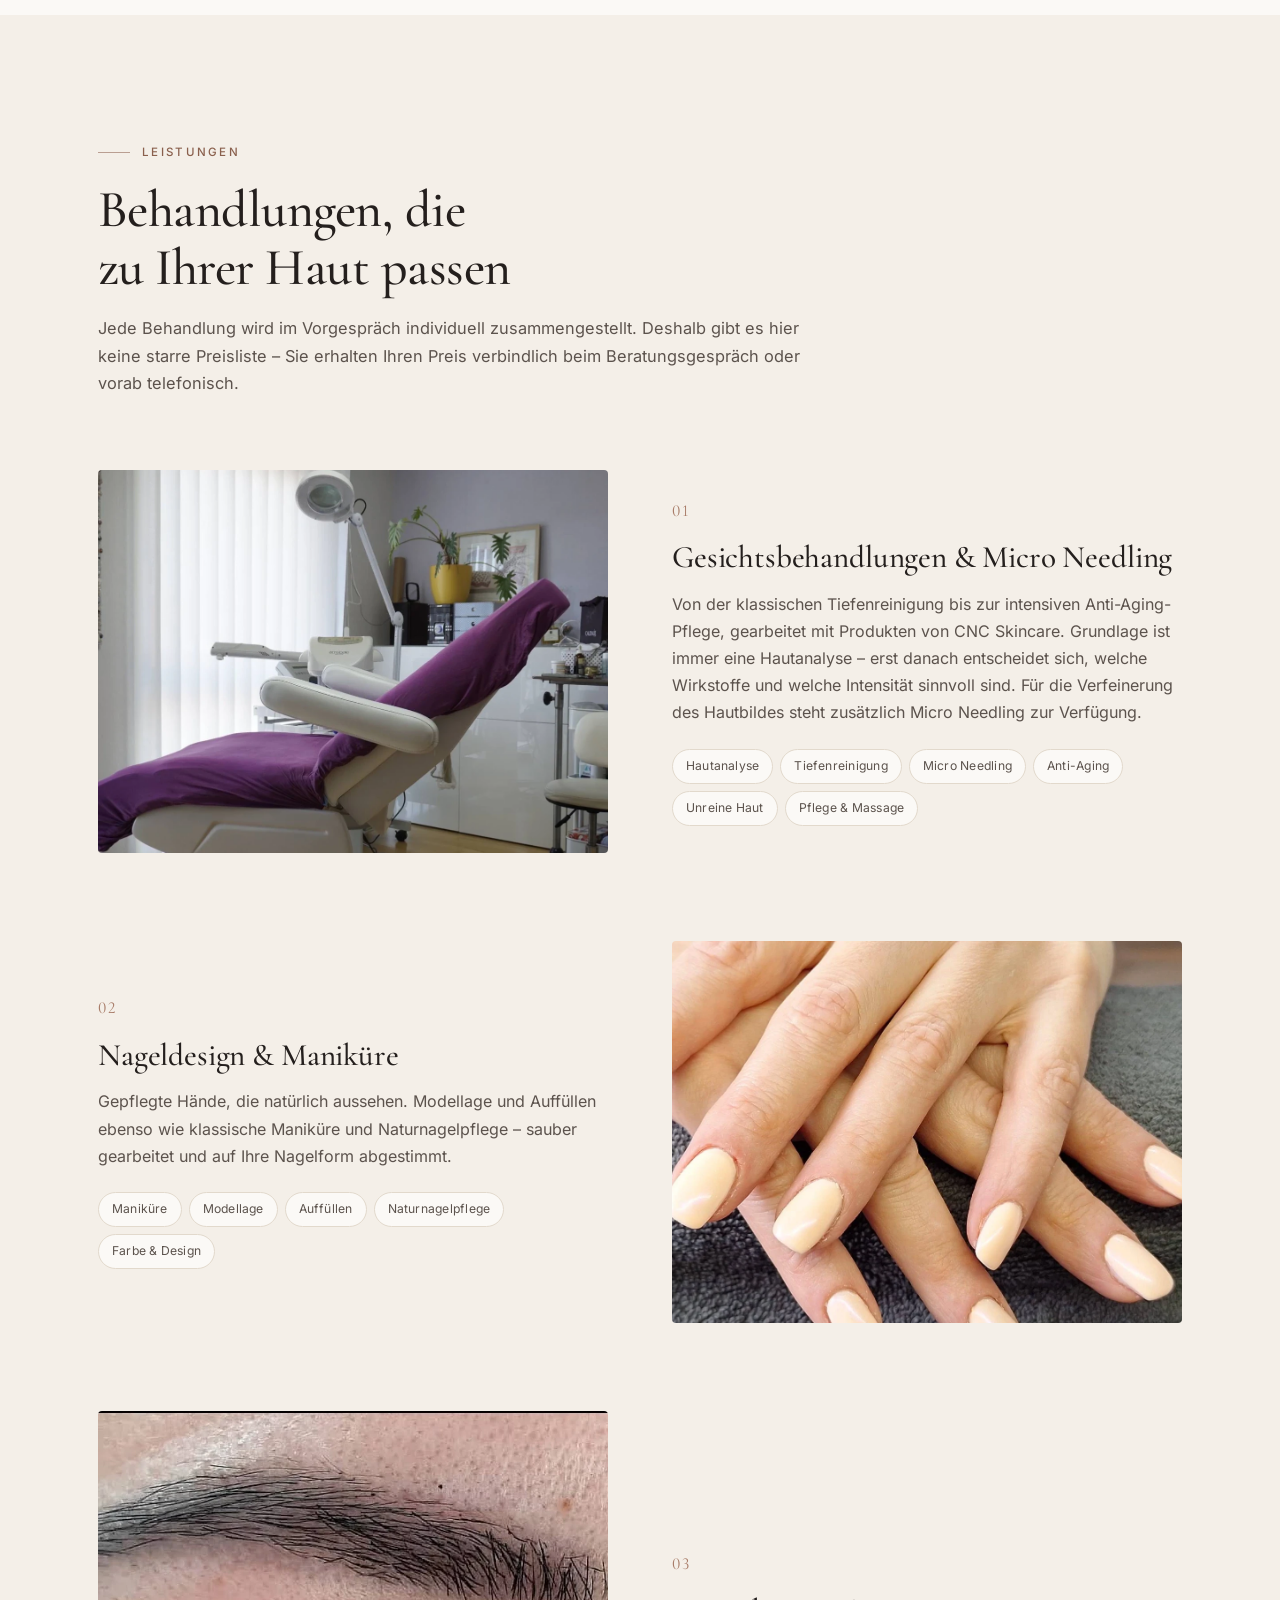
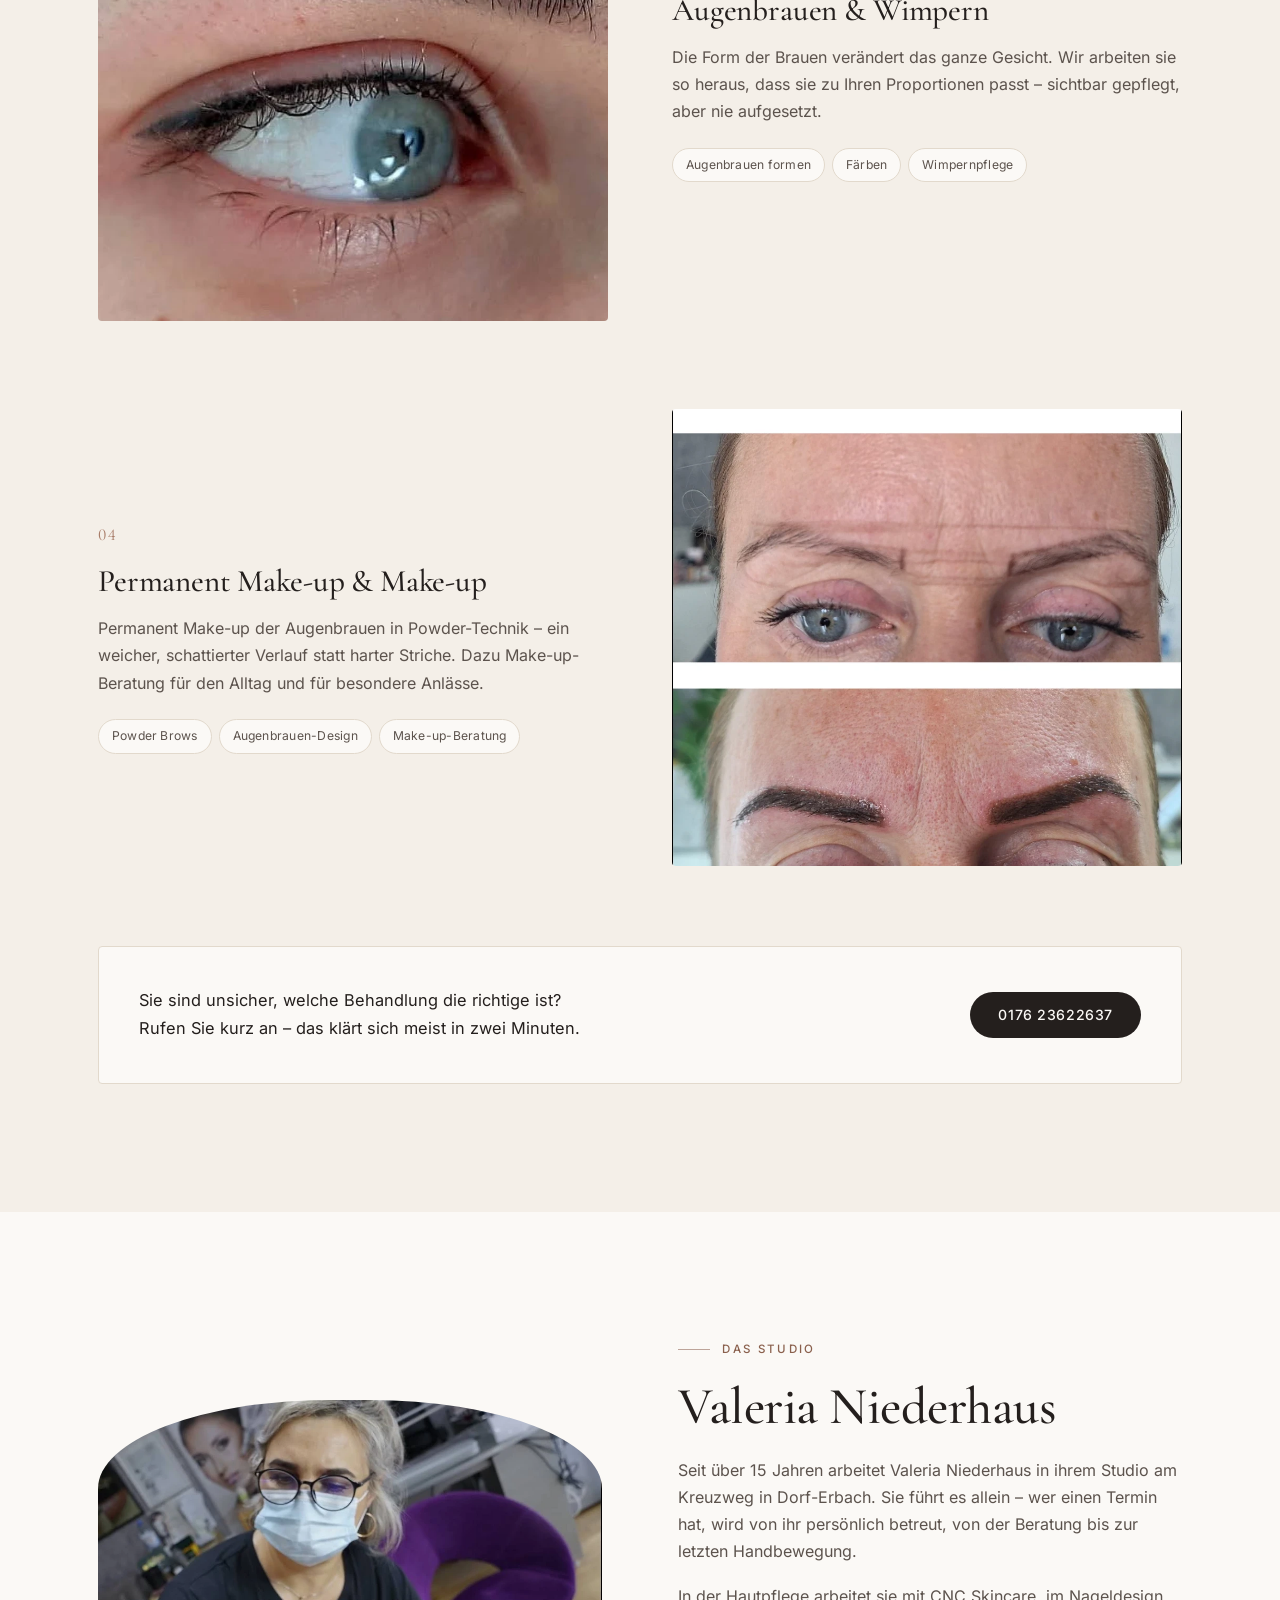
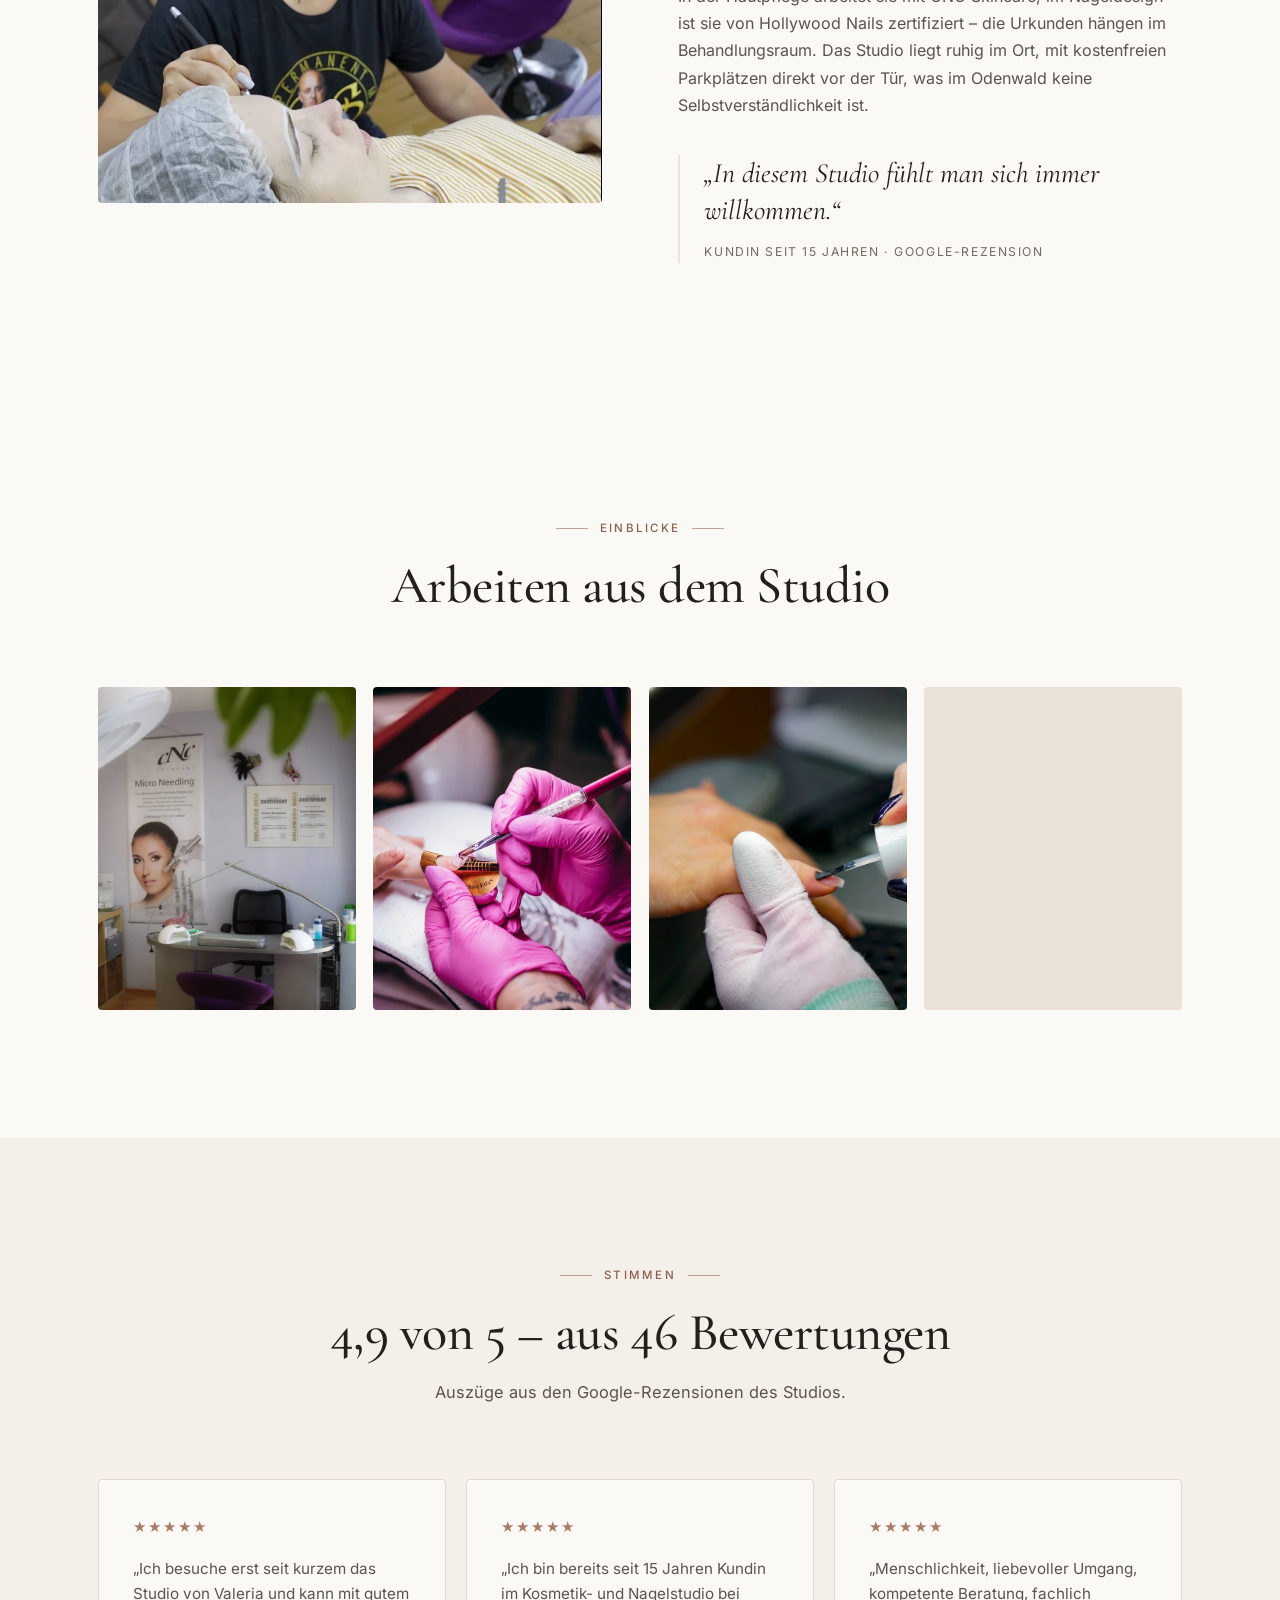
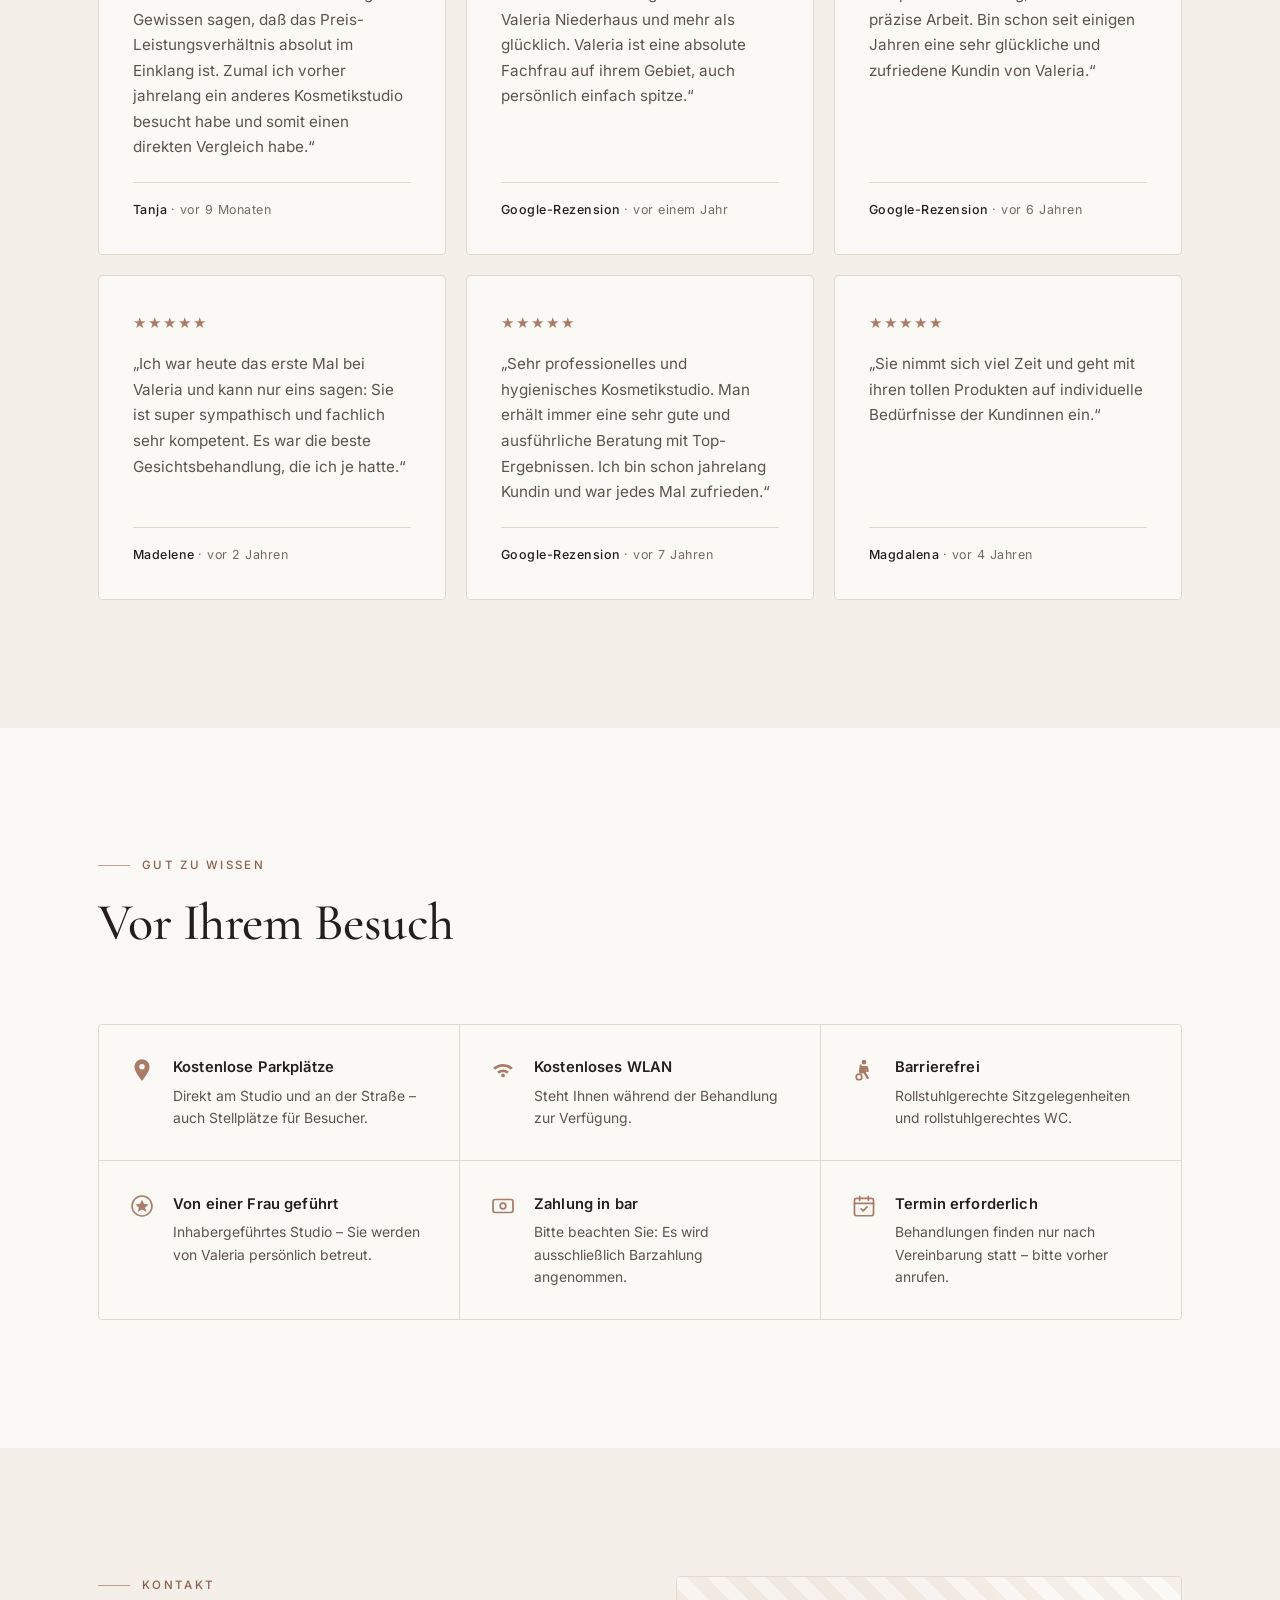
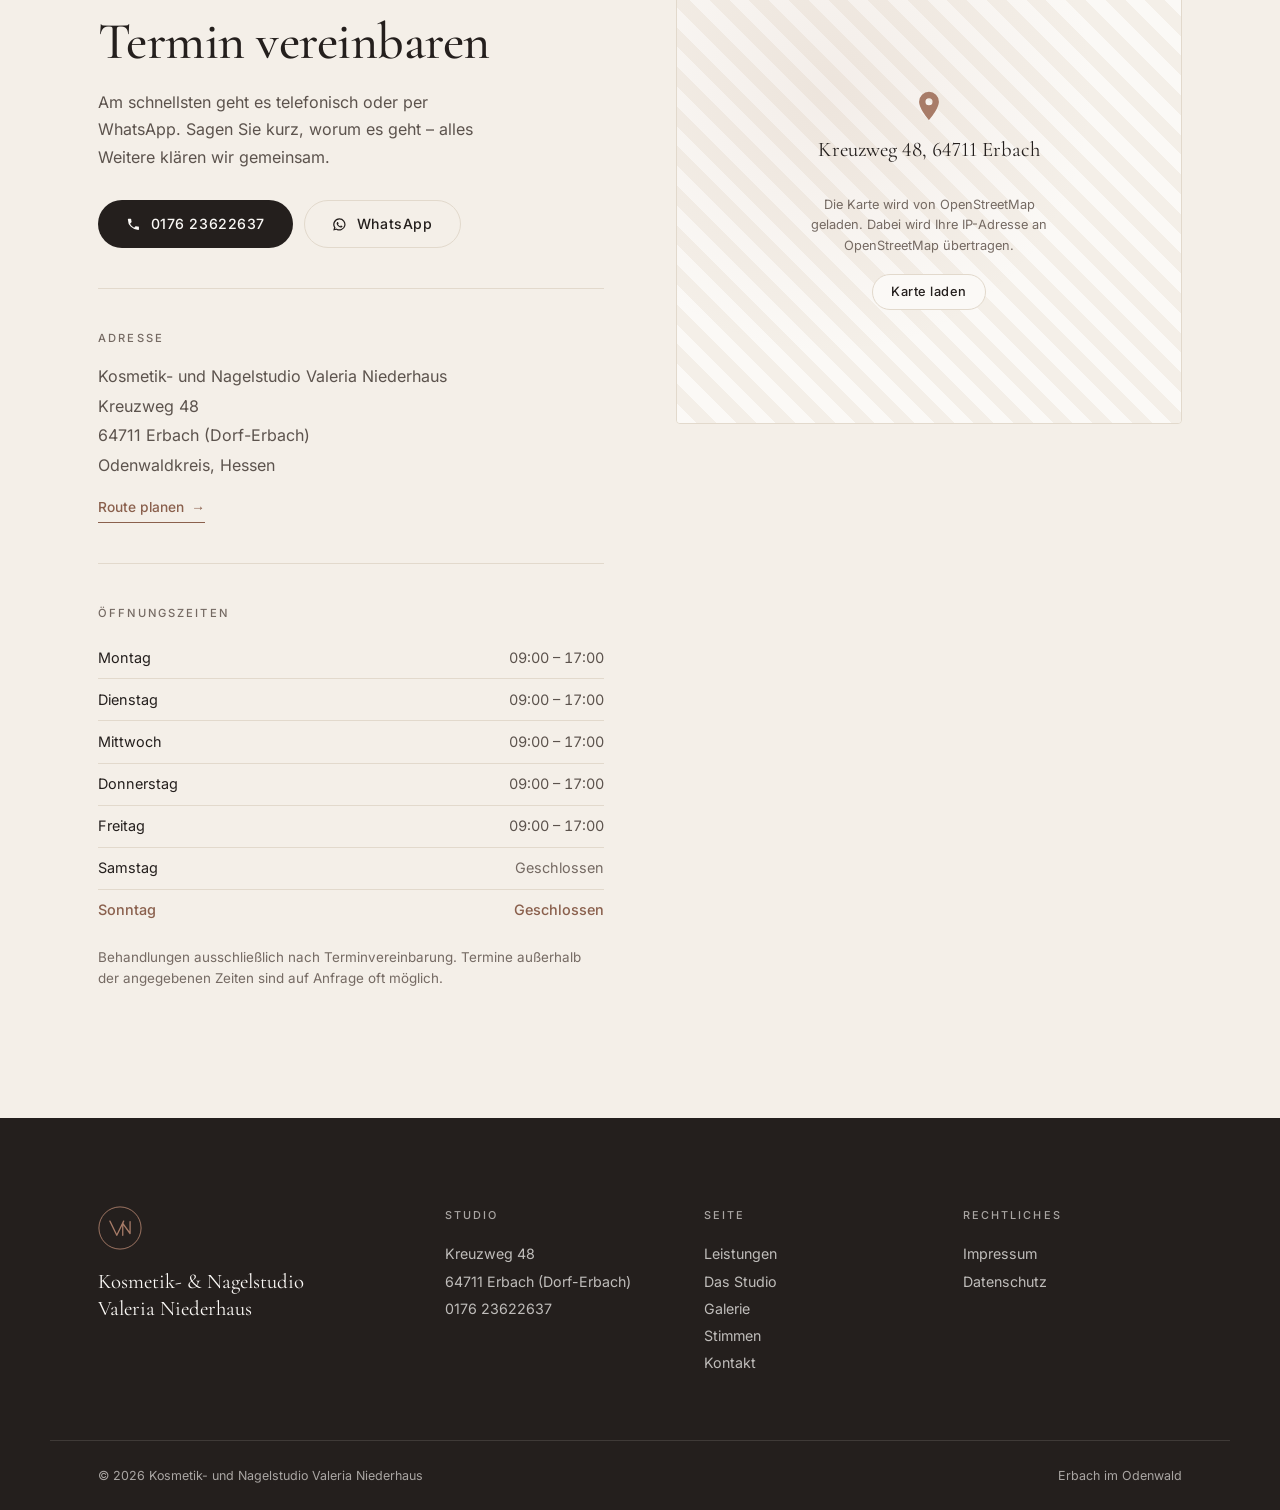
==== commit b152825b: "Ladevorschau beim Öffnen und beim Neuladen Ein kurzer Vorhang in den Farben der Seite: Das Monogramm" ====
--- a/index.html
+++ b/index.html
@@ -25,9 +25,48 @@
 <link rel="preload" href="assets/fonts/inter-latin.woff2" as="font" type="font/woff2" crossorigin>
 <link rel="preload" href="assets/fonts/cormorant-garamond-latin.woff2" as="font" type="font/woff2" crossorigin>
 <script>document.documentElement.classList.add('js');</script>
+
+<!-- Ladevorschau: muss sofort sichtbar sein, also hier inline und nicht erst
+     aus style.css. Ohne JavaScript wird sie per <noscript> gar nicht gezeigt. -->
+<style>
+  .loader {
+    position: fixed; inset: 0; z-index: 9999;
+    display: grid; place-items: center;
+    background: #FBF9F6;
+    opacity: 1; visibility: visible;
+    transition: opacity .55s ease, visibility .55s ease;
+  }
+  .loader.is-done { opacity: 0; visibility: hidden; }
+  /* Sicherheitsnetz: Falls das Skript nie startet, gibt der Vorhang die Seite
+     nach 4 Sekunden von selbst frei. */
+  .loader { animation: loader-failsafe 0s linear 4s forwards; }
+  @keyframes loader-failsafe { to { opacity: 0; visibility: hidden; } }
+  html.is-loading, html.is-loading body { overflow: hidden; }
+</style>
+<noscript><style>.loader { display: none !important; }</style></noscript>
+<script>document.documentElement.classList.add('is-loading');</script>
+
 <link rel="stylesheet" href="assets/css/style.css">
 </head>
 <body>
+
+<div class="loader" id="loader" role="presentation" aria-hidden="true">
+  <div class="loader-inner">
+    <svg class="loader-mark" viewBox="0 0 48 48" aria-hidden="true" focusable="false">
+      <circle class="loader-ring" cx="24" cy="24" r="23" pathLength="1"
+              fill="none" stroke="currentColor" stroke-width="1"/>
+      <path class="loader-v" d="M13 16.5 L20.5 32 L28 16.5" pathLength="1"
+            fill="none" stroke="currentColor" stroke-width="1.4"
+            stroke-linecap="round" stroke-linejoin="round"/>
+      <path class="loader-n" d="M27 32 V19 L35 30 V17" pathLength="1"
+            fill="none" stroke="currentColor" stroke-width="1.4"
+            stroke-linecap="round" stroke-linejoin="round"/>
+    </svg>
+    <p class="loader-name">Valeria Niederhaus</p>
+    <p class="loader-sub">Kosmetik &amp; Nagelstudio</p>
+    <div class="loader-bar"><span></span></div>
+  </div>
+</div>
 
 <a class="skip-link" href="#main">Zum Inhalt springen</a>
 
--- a/assets/css/style.css
+++ b/assets/css/style.css
@@ -227,6 +227,88 @@
 }
 .link-arrow::after { content: '→'; transition: transform .25s var(--ease); }
 .link-arrow:hover { gap: .7rem; }
+
+/* ---------- Ladevorschau ------------------------------------------------- */
+/* Die Grundregeln stehen inline im <head>, damit der Vorhang schon vor dem
+   Laden dieser Datei steht. Hier folgt nur die Ausgestaltung.               */
+.loader-inner {
+  display: flex;
+  flex-direction: column;
+  align-items: center;
+  text-align: center;
+  padding-inline: 1.5rem;
+}
+
+.loader-mark {
+  width: 74px; height: 74px;
+  color: var(--accent);
+  margin-bottom: 1.6rem;
+}
+.loader-ring, .loader-v, .loader-n {
+  stroke-dasharray: 1;
+  stroke-dashoffset: 1;
+  animation: loader-draw .85s var(--ease) forwards;
+}
+.loader-ring { animation-delay: 0s; }
+.loader-v    { animation-delay: .28s; animation-duration: .5s; }
+.loader-n    { animation-delay: .46s; animation-duration: .5s; }
+@keyframes loader-draw { to { stroke-dashoffset: 0; } }
+
+.loader-name {
+  font-family: var(--serif);
+  font-size: clamp(1.5rem, 4vw, 1.9rem);
+  font-weight: 500;
+  letter-spacing: .01em;
+  color: var(--ink);
+  margin: 0;
+  opacity: 0;
+  animation: loader-rise .7s var(--ease) .5s forwards;
+}
+.loader-sub {
+  font-size: .66rem;
+  letter-spacing: .26em;
+  text-transform: uppercase;
+  color: var(--ink-3);
+  margin-top: .5rem;
+  opacity: 0;
+  animation: loader-rise .7s var(--ease) .64s forwards;
+}
+@keyframes loader-rise {
+  from { opacity: 0; transform: translateY(8px); }
+  to   { opacity: 1; transform: none; }
+}
+
+.loader-bar {
+  width: 112px; height: 1px;
+  margin-top: 2rem;
+  background: var(--line);
+  overflow: hidden;
+  opacity: 0;
+  animation: loader-rise .5s var(--ease) .8s forwards;
+}
+.loader-bar span {
+  display: block;
+  width: 100%; height: 100%;
+  background: var(--accent);
+  transform: scaleX(0);
+  transform-origin: left;
+  animation: loader-fill 1.5s var(--ease) .85s forwards;
+}
+@keyframes loader-fill {
+  0%   { transform: scaleX(0); }
+  70%  { transform: scaleX(.75); }
+  100% { transform: scaleX(1); }
+}
+
+/* Wer Bewegung reduziert haben möchte, bekommt den Vorhang ohne Animation. */
+@media (prefers-reduced-motion: reduce) {
+  .loader-ring, .loader-v, .loader-n {
+    stroke-dashoffset: 0;
+    animation: none;
+  }
+  .loader-name, .loader-sub, .loader-bar { opacity: 1; animation: none; }
+  .loader-bar span { transform: scaleX(1); animation: none; }
+}
 
 /* ---------- Header ------------------------------------------------------- */
 .site-header {
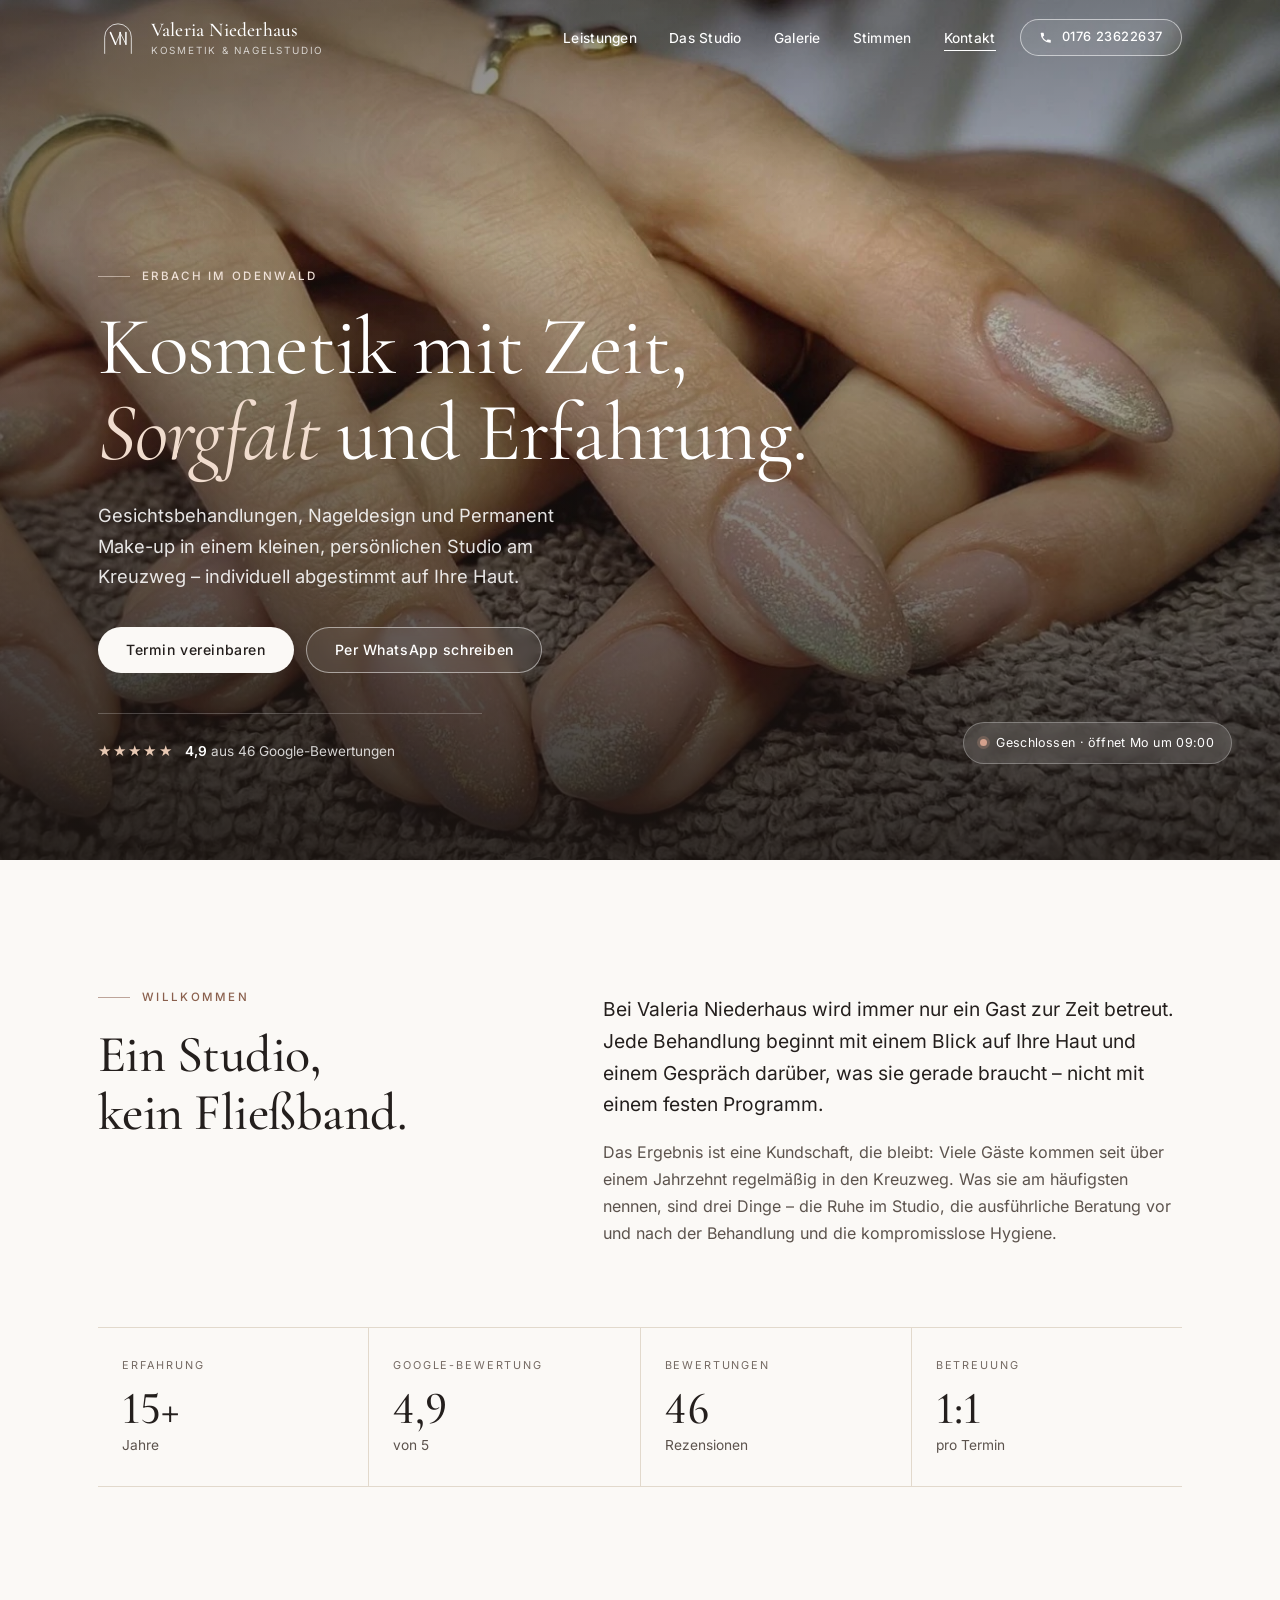
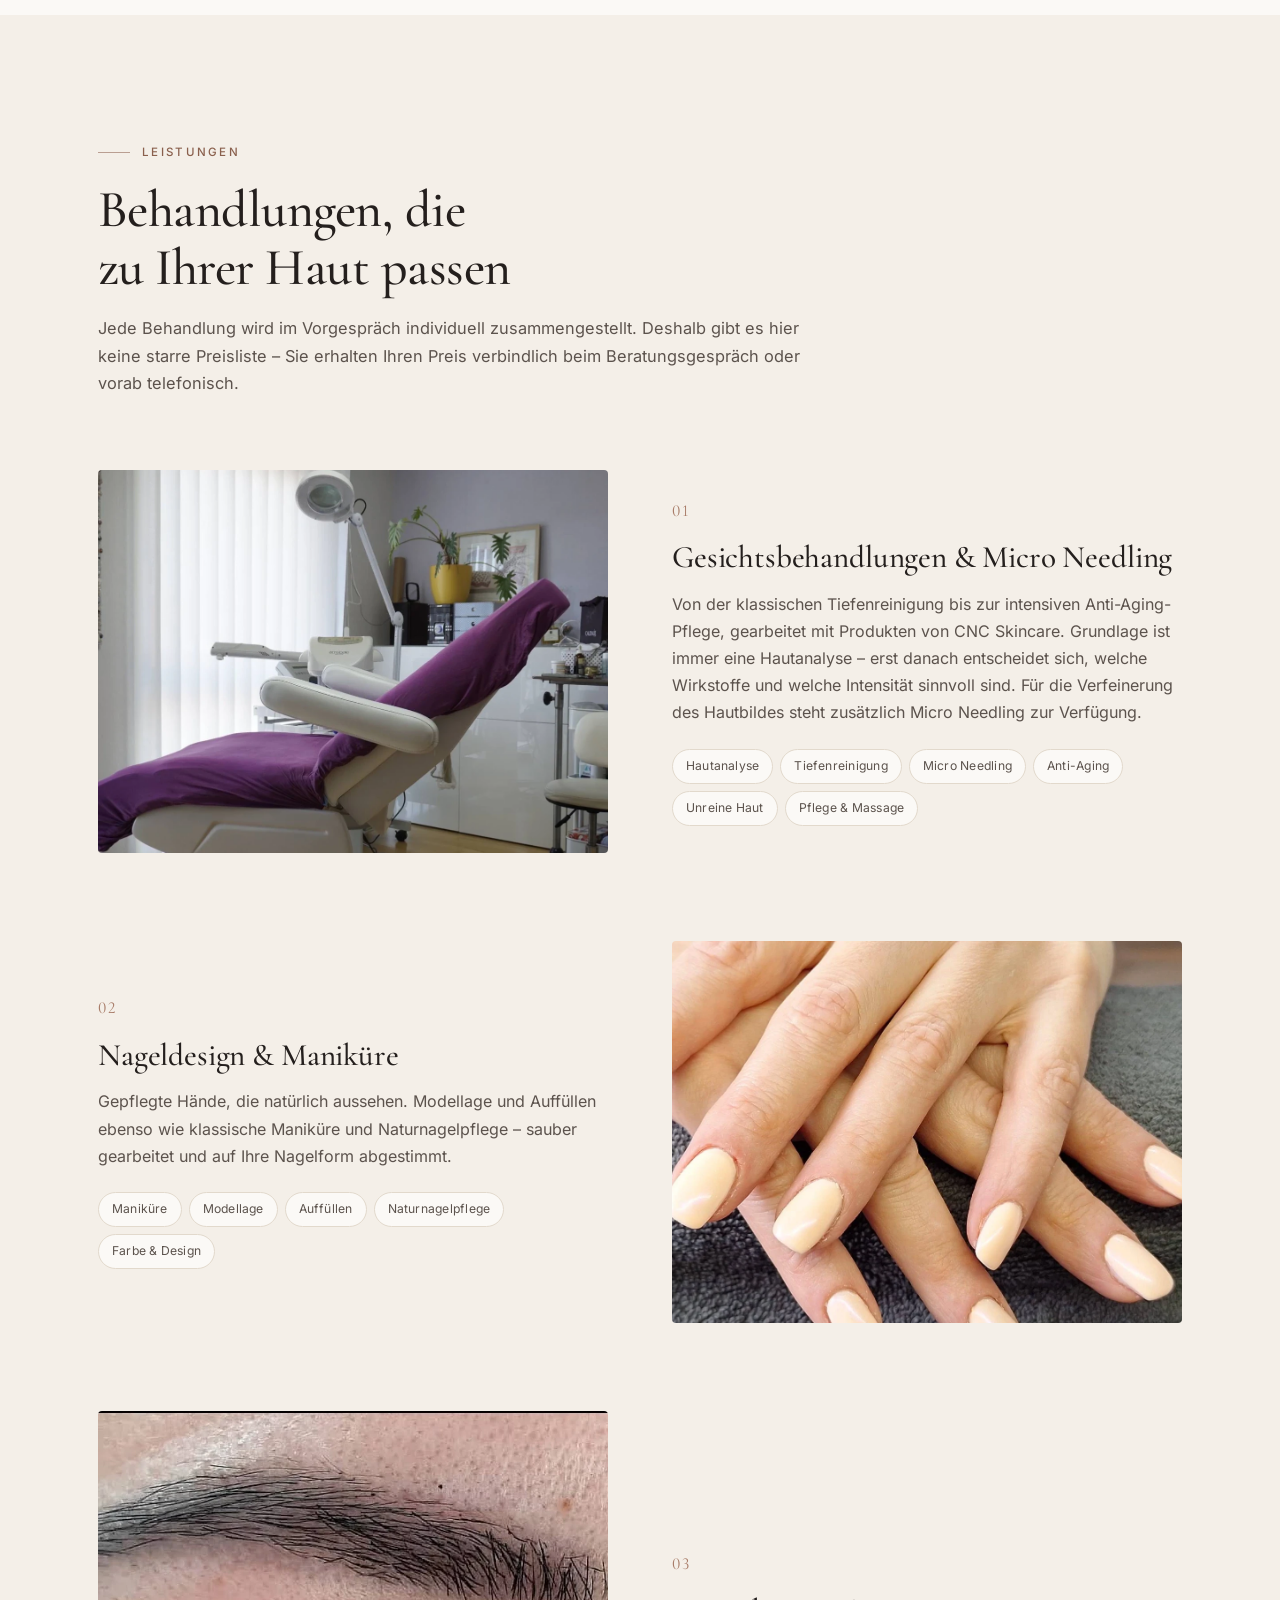
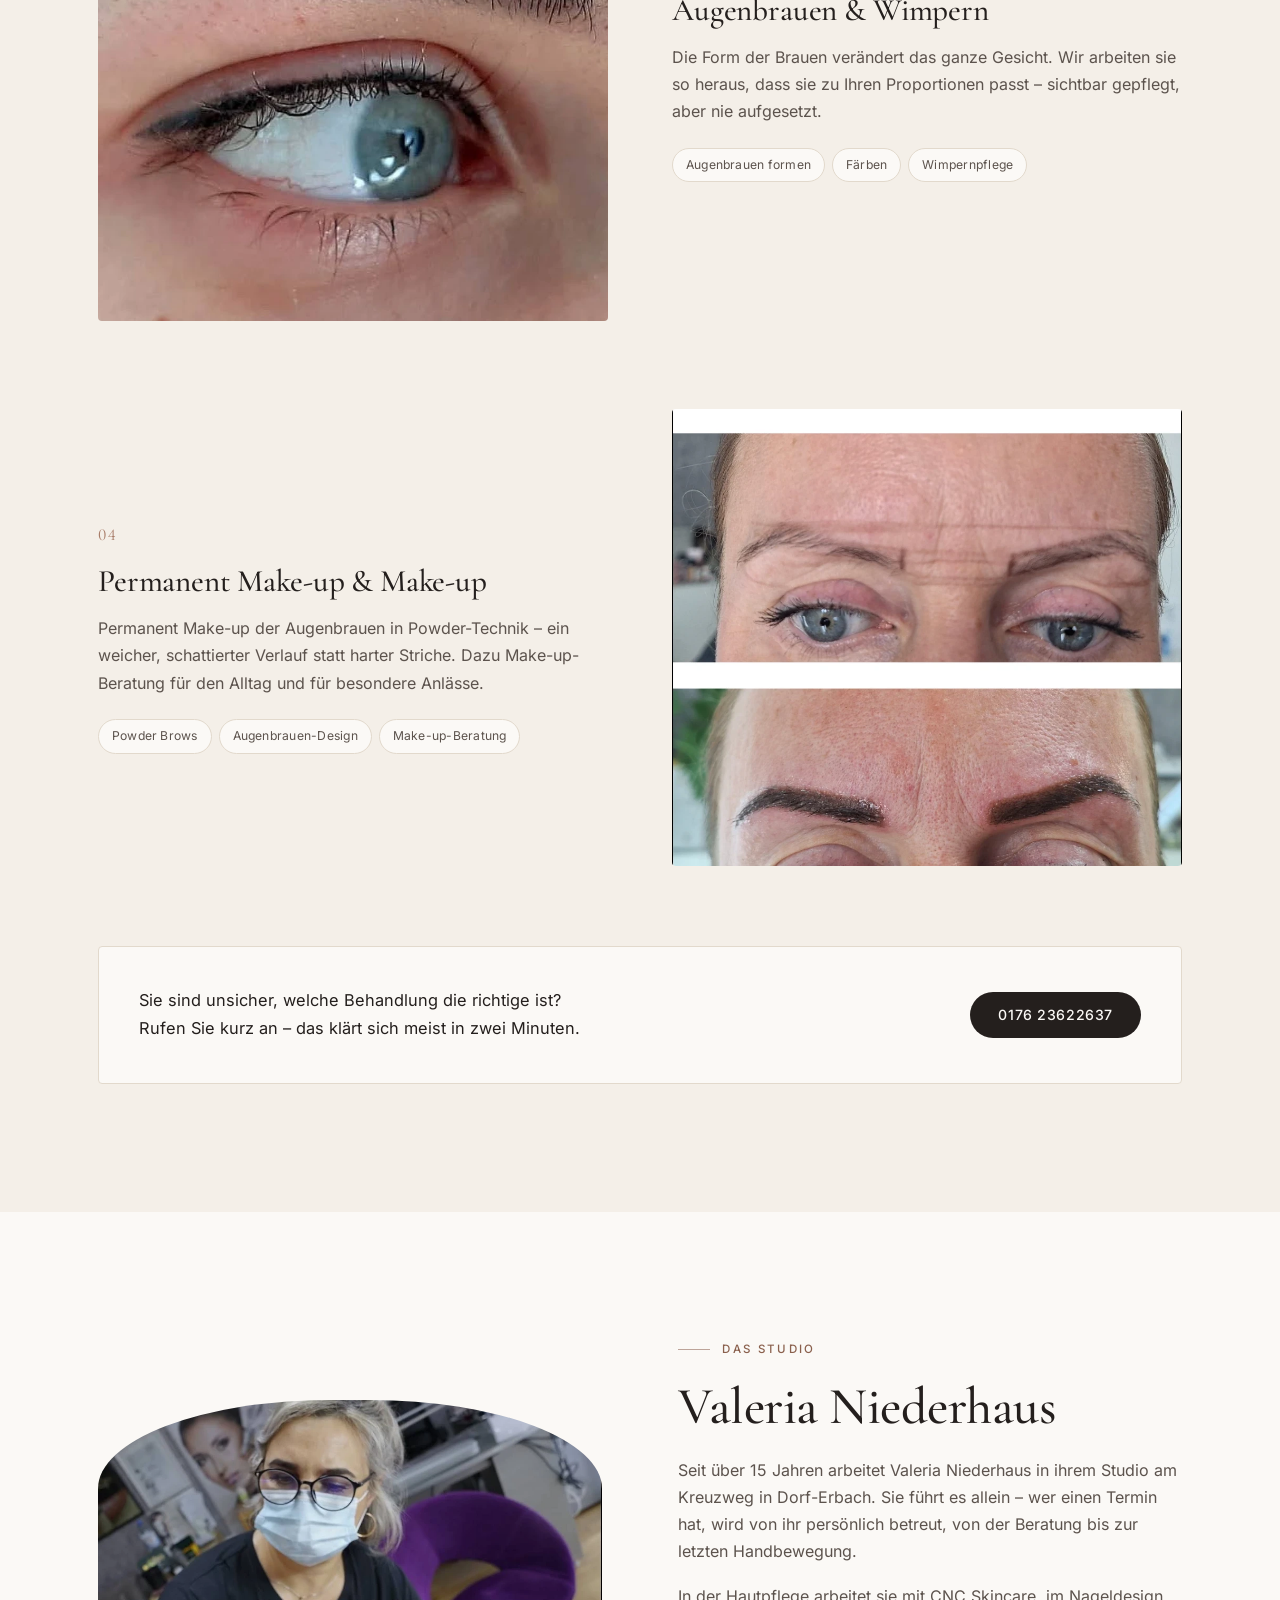
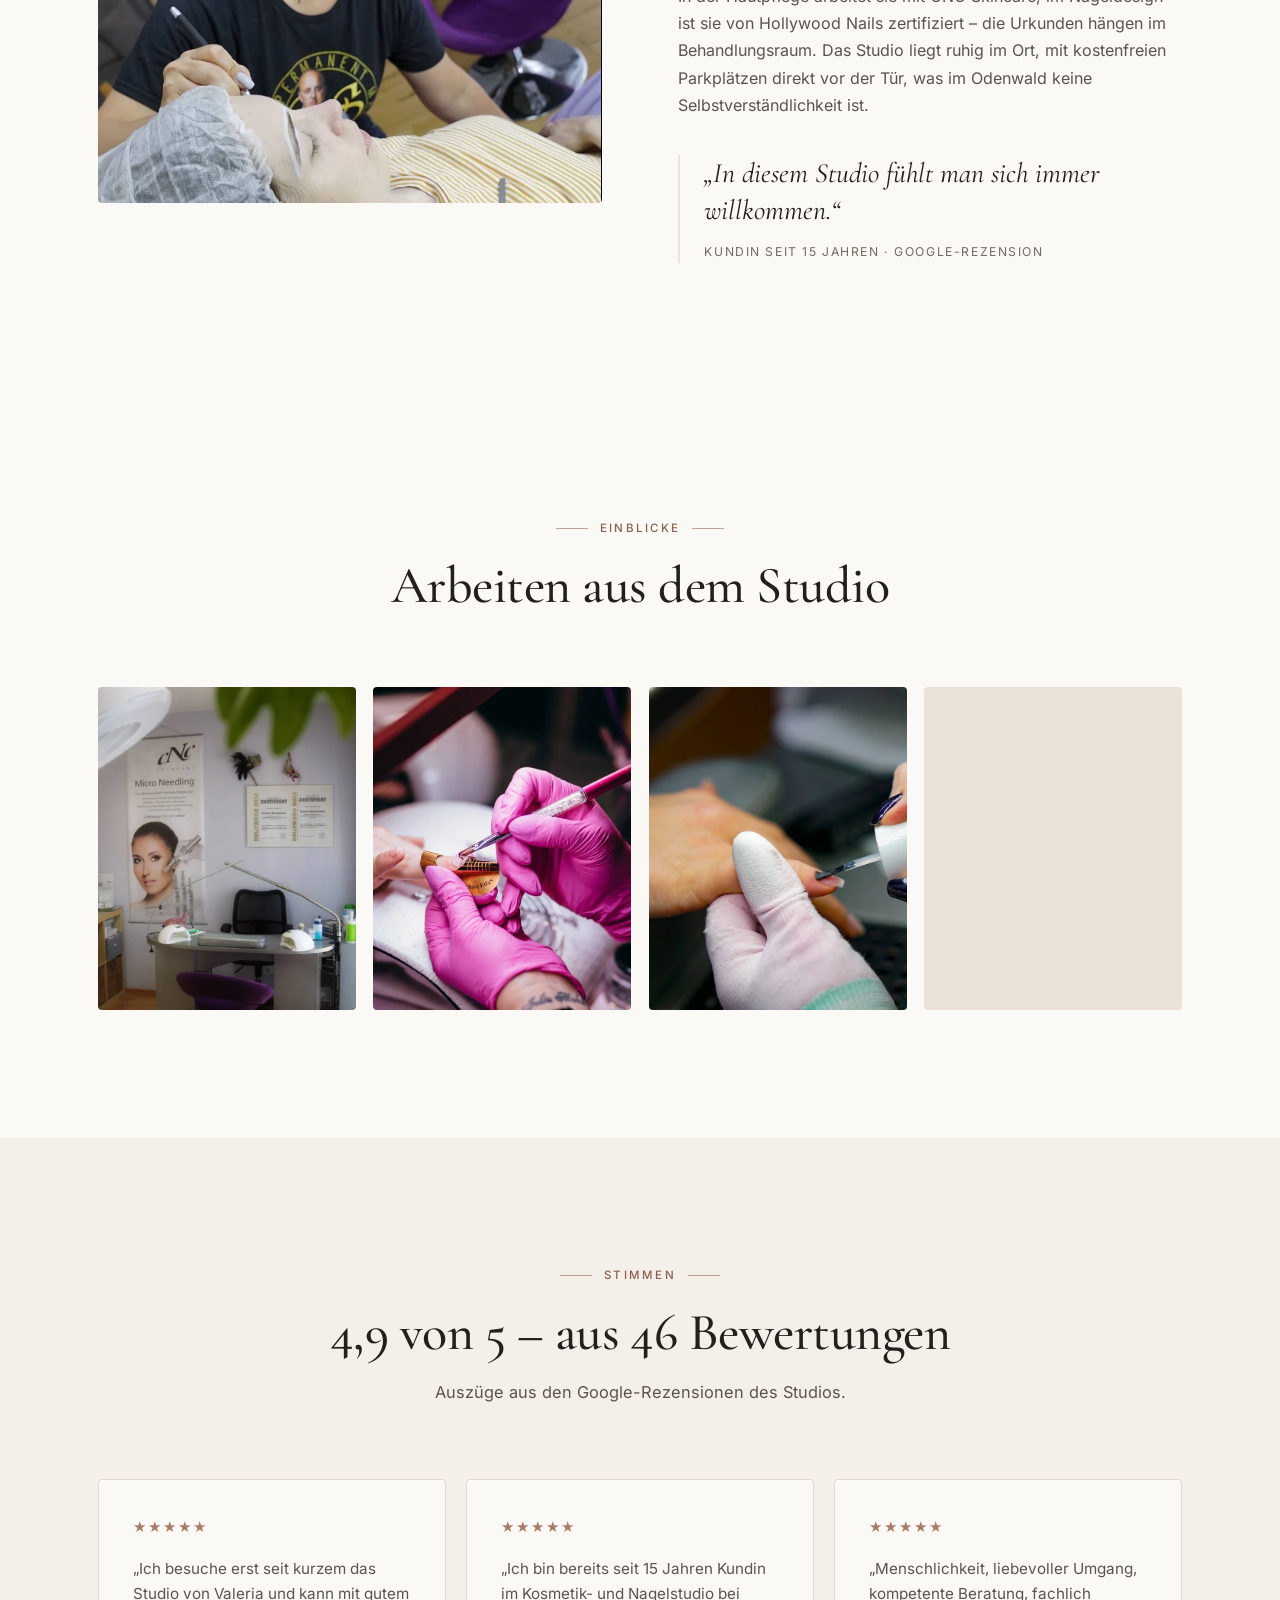
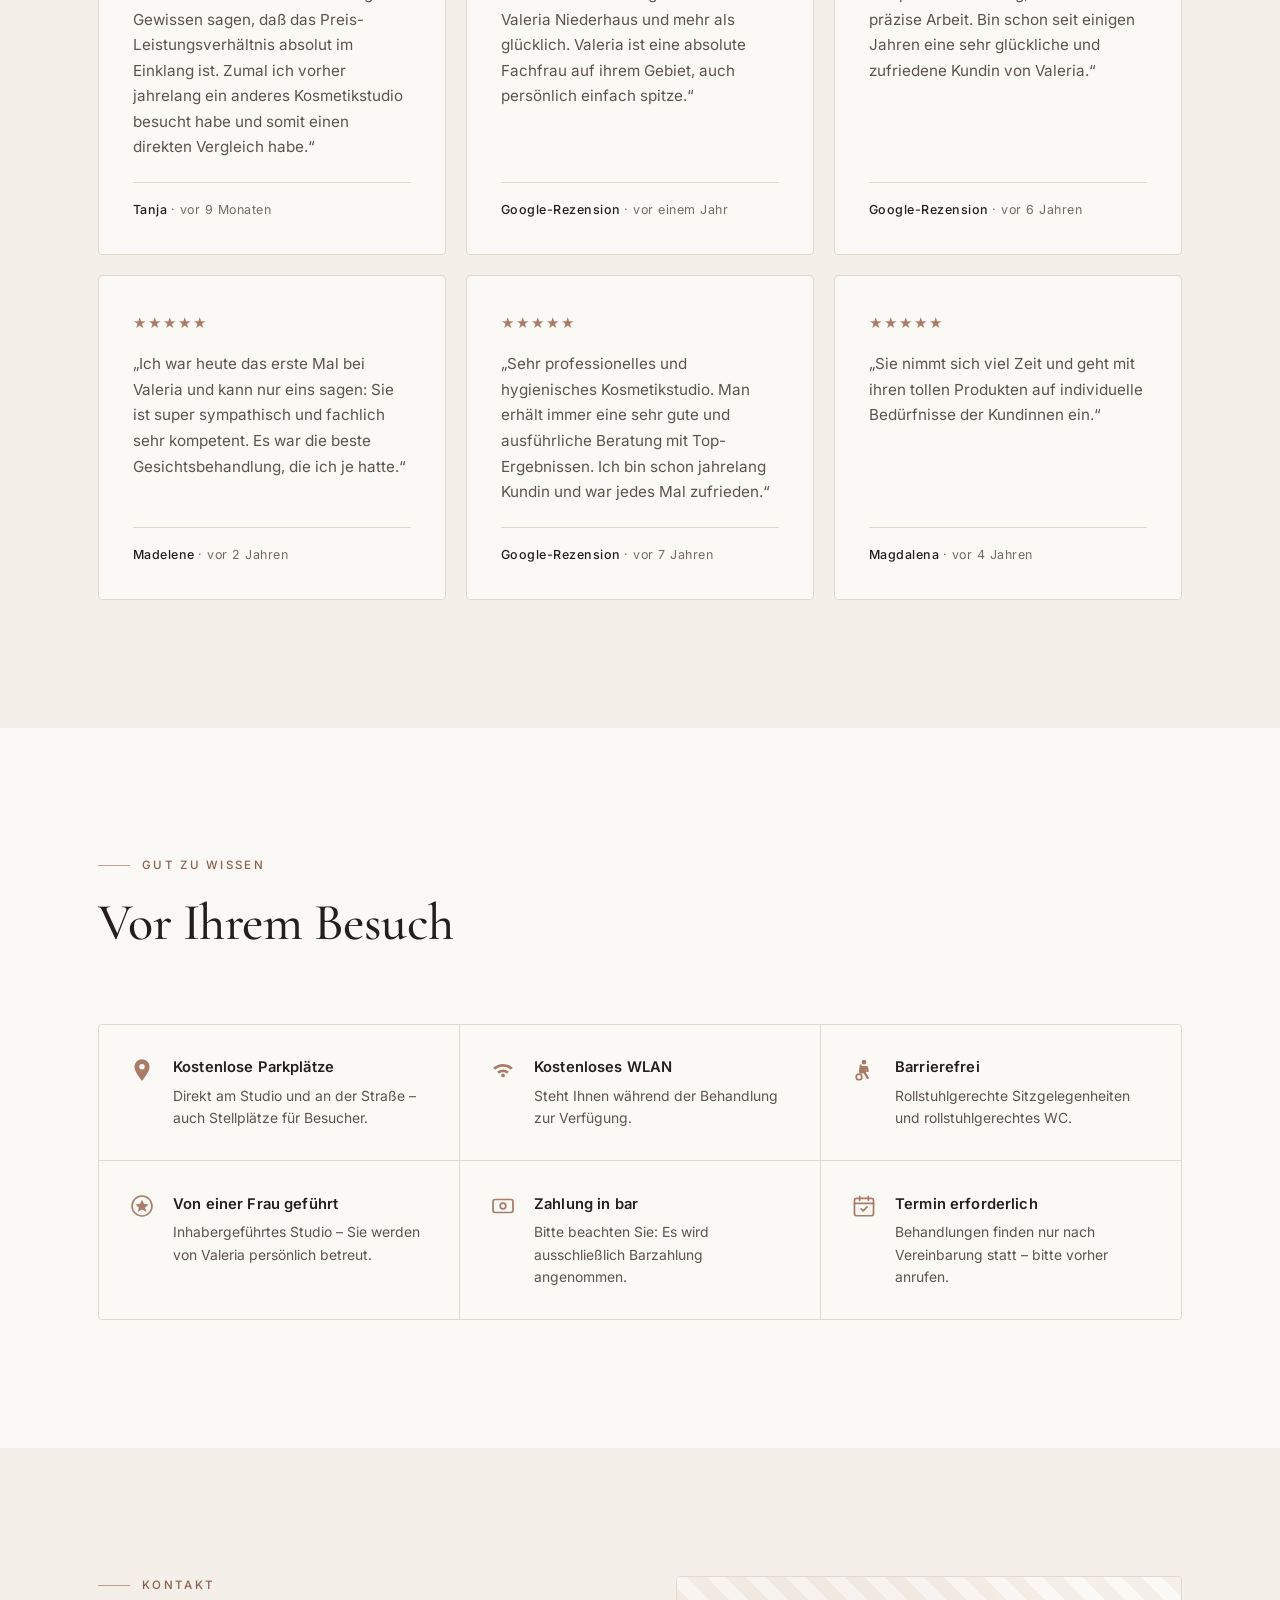
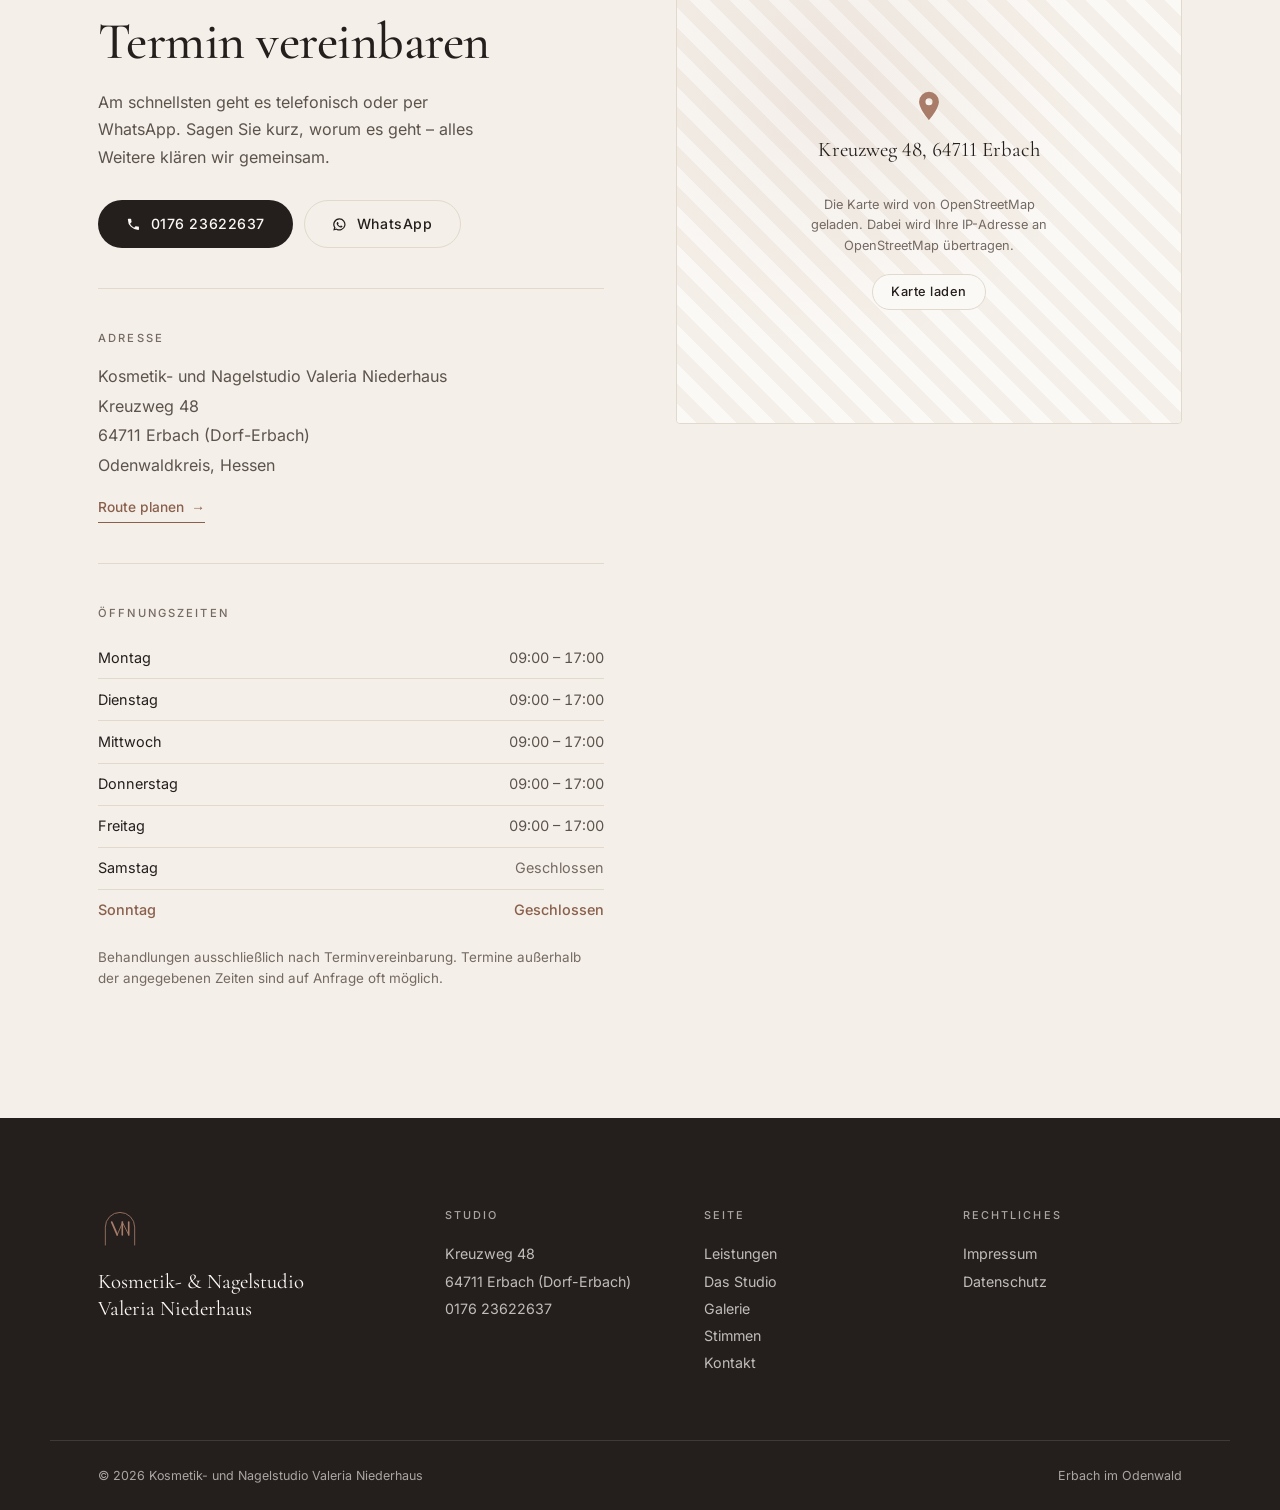
==== commit e2abbaa3: "Eigenes Logo statt Fremdmarke, als Symbol einmal definiert Das CNC-Zeichen konnte nicht als Kennzeic" ====
--- a/index.html
+++ b/index.html
@@ -50,16 +50,34 @@
 </head>
 <body>
 
+<!-- ══════════════════════════════════════════════════════════════════════
+     LOGO – einmal definiert, überall per <use href="#vn-logo"> eingebunden.
+     Zum Austauschen genügt es, die Pfade hier zu ersetzen (und dieselben
+     drei Zeilen in impressum.html und datenschutz.html sowie die Datei
+     assets/img/favicon.svg). Die Ladevorschau in index.html hat eine eigene
+     Kopie, weil dort jede Linie einzeln animiert wird.
+     ═══════════════════════════════════════════════════════════════════ -->
+<svg class="svg-sprite" aria-hidden="true" focusable="false"><symbol id="vn-logo" viewBox="0 0 48 48">
+  <path d="M8 43 V23 A16 16 0 0 1 40 23 V43" fill="none" stroke="currentColor" stroke-width=".9"/>
+  <g fill="none" stroke="currentColor" stroke-linecap="round" stroke-linejoin="round">
+    <path d="M15 17.5 L21 31.5" stroke-width="1.9"/>
+    <path d="M21 31.5 L27 17.5" stroke-width=".9"/>
+    <path d="M26.5 31.5 V17.5" stroke-width="1.75"/>
+    <path d="M26.5 17.5 L33.5 31.5" stroke-width=".9"/>
+    <path d="M33.5 31.5 V17.5" stroke-width="1.75"/>
+  </g>
+</symbol></svg>
+
 <div class="loader" id="loader" role="presentation" aria-hidden="true">
   <div class="loader-inner">
     <svg class="loader-mark" viewBox="0 0 48 48" aria-hidden="true" focusable="false">
-      <circle class="loader-ring" cx="24" cy="24" r="23" pathLength="1"
-              fill="none" stroke="currentColor" stroke-width="1"/>
-      <path class="loader-v" d="M13 16.5 L20.5 32 L28 16.5" pathLength="1"
-            fill="none" stroke="currentColor" stroke-width="1.4"
+      <path class="loader-ring" d="M8 43 V23 A16 16 0 0 1 40 23 V43" pathLength="1"
+            fill="none" stroke="currentColor" stroke-width=".9"/>
+      <path class="loader-v" d="M15 17.5 L21 31.5 L27 17.5" pathLength="1"
+            fill="none" stroke="currentColor" stroke-width="1.35"
             stroke-linecap="round" stroke-linejoin="round"/>
-      <path class="loader-n" d="M27 32 V19 L35 30 V17" pathLength="1"
-            fill="none" stroke="currentColor" stroke-width="1.4"
+      <path class="loader-n" d="M26.5 31.5 V17.5 L33.5 31.5 V17.5" pathLength="1"
+            fill="none" stroke="currentColor" stroke-width="1.35"
             stroke-linecap="round" stroke-linejoin="round"/>
     </svg>
     <p class="loader-name">Valeria Niederhaus</p>
@@ -73,11 +91,7 @@
 <header class="site-header" id="siteHeader">
   <div class="wrap header-inner">
     <a class="brand" href="#top" aria-label="Startseite – Kosmetik- und Nagelstudio Valeria Niederhaus">
-      <svg class="brand-mark" viewBox="0 0 48 48" aria-hidden="true" focusable="false">
-        <circle cx="24" cy="24" r="23" fill="none" stroke="currentColor" stroke-width="1"/>
-        <path d="M13 16.5 L20.5 32 L28 16.5" fill="none" stroke="currentColor" stroke-width="1.4" stroke-linecap="round" stroke-linejoin="round"/>
-        <path d="M27 32 V19 L35 30 V17" fill="none" stroke="currentColor" stroke-width="1.4" stroke-linecap="round" stroke-linejoin="round"/>
-      </svg>
+      <svg class="brand-mark" aria-hidden="true" focusable="false"><use href="#vn-logo"/></svg>
       <span class="brand-text">
         <span class="brand-name">Valeria Niederhaus</span>
         <span class="brand-sub">Kosmetik &amp; Nagelstudio</span>
@@ -503,11 +517,7 @@
 <footer class="site-footer">
   <div class="wrap footer-inner">
     <div class="footer-brand">
-      <svg class="brand-mark" viewBox="0 0 48 48" aria-hidden="true">
-        <circle cx="24" cy="24" r="23" fill="none" stroke="currentColor" stroke-width="1"/>
-        <path d="M13 16.5 L20.5 32 L28 16.5" fill="none" stroke="currentColor" stroke-width="1.4" stroke-linecap="round" stroke-linejoin="round"/>
-        <path d="M27 32 V19 L35 30 V17" fill="none" stroke="currentColor" stroke-width="1.4" stroke-linecap="round" stroke-linejoin="round"/>
-      </svg>
+      <svg class="brand-mark" aria-hidden="true" focusable="false"><use href="#vn-logo"/></svg>
       <p class="footer-name">Kosmetik- &amp; Nagelstudio<br>Valeria Niederhaus</p>
     </div>
 
--- a/assets/css/style.css
+++ b/assets/css/style.css
@@ -89,6 +89,10 @@
   outline-offset: 3px;
   border-radius: 2px;
 }
+
+/* Hält die Logo-Definition im Dokument, ohne sie anzuzeigen. display:none
+   würde <use> in manchen Browsern unbrauchbar machen. */
+.svg-sprite { position: absolute; width: 0; height: 0; overflow: hidden; }
 
 .visually-hidden {
   position: absolute; width: 1px; height: 1px;
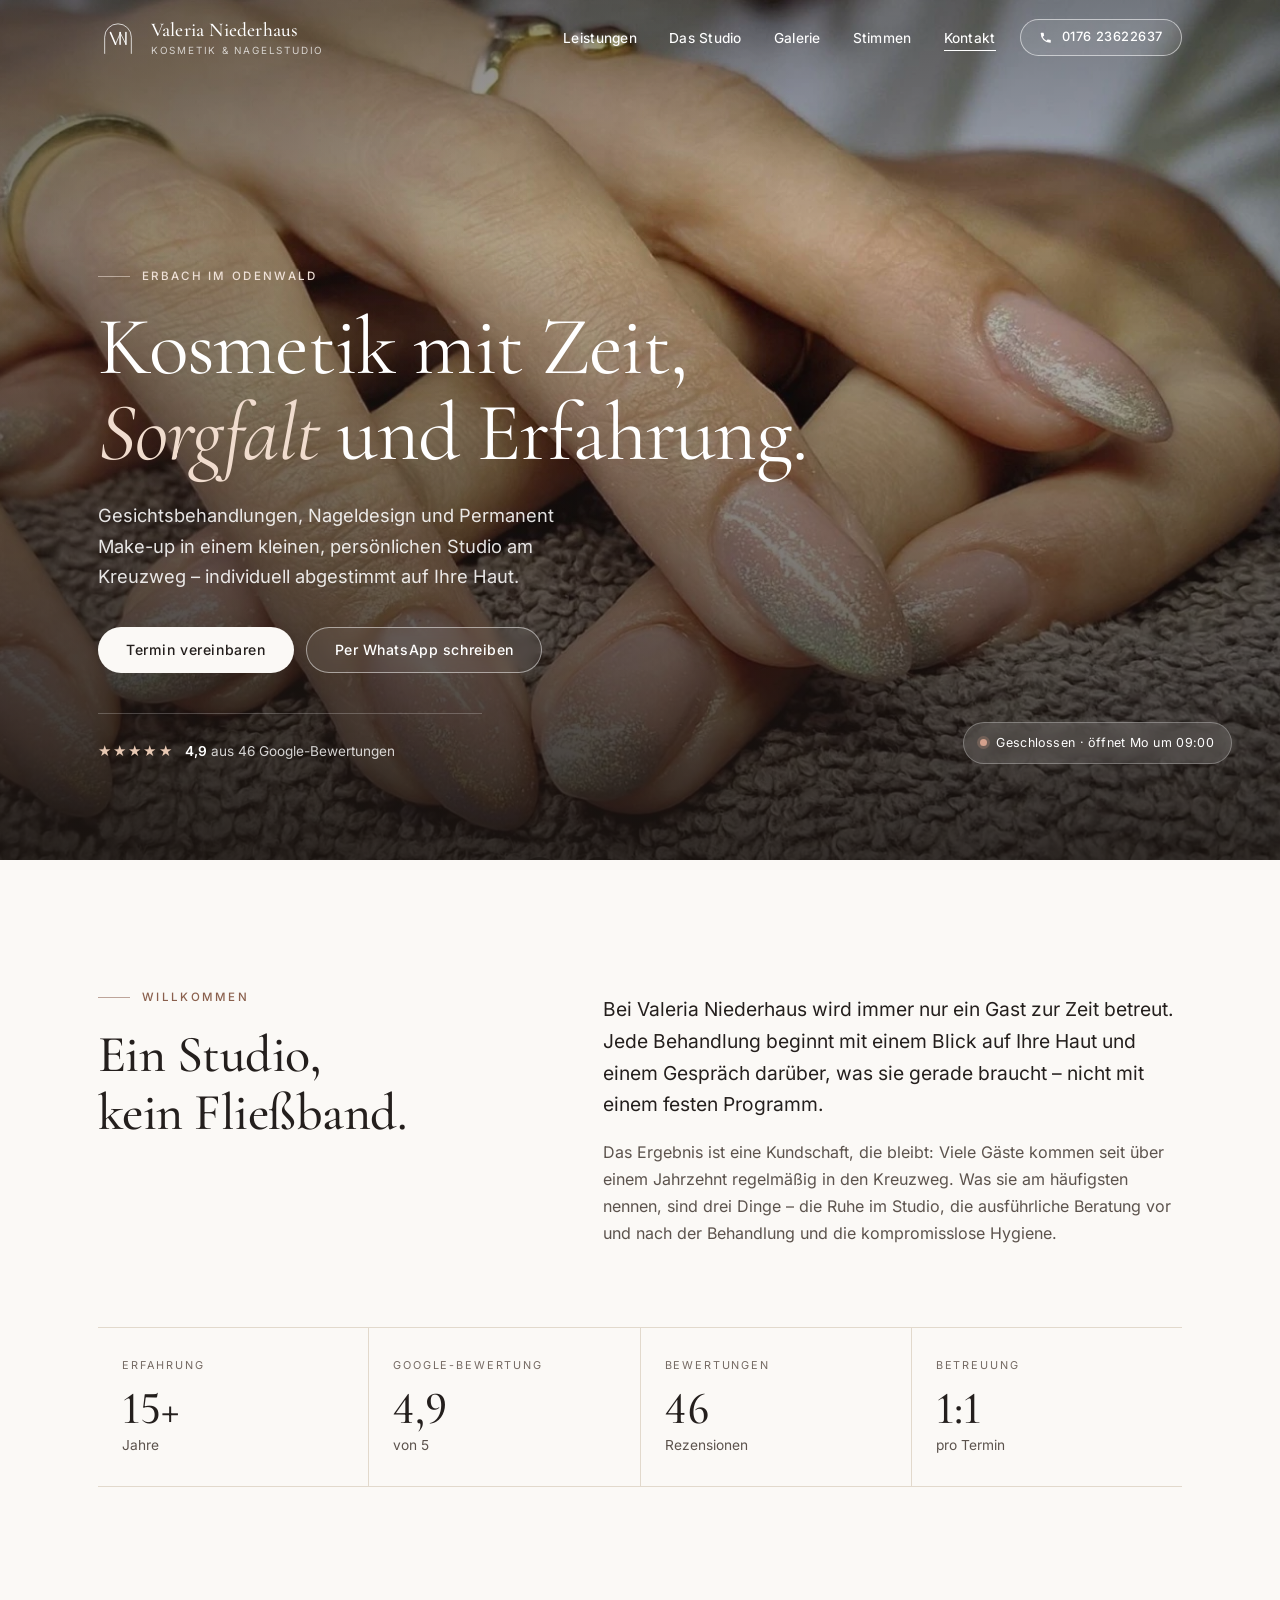
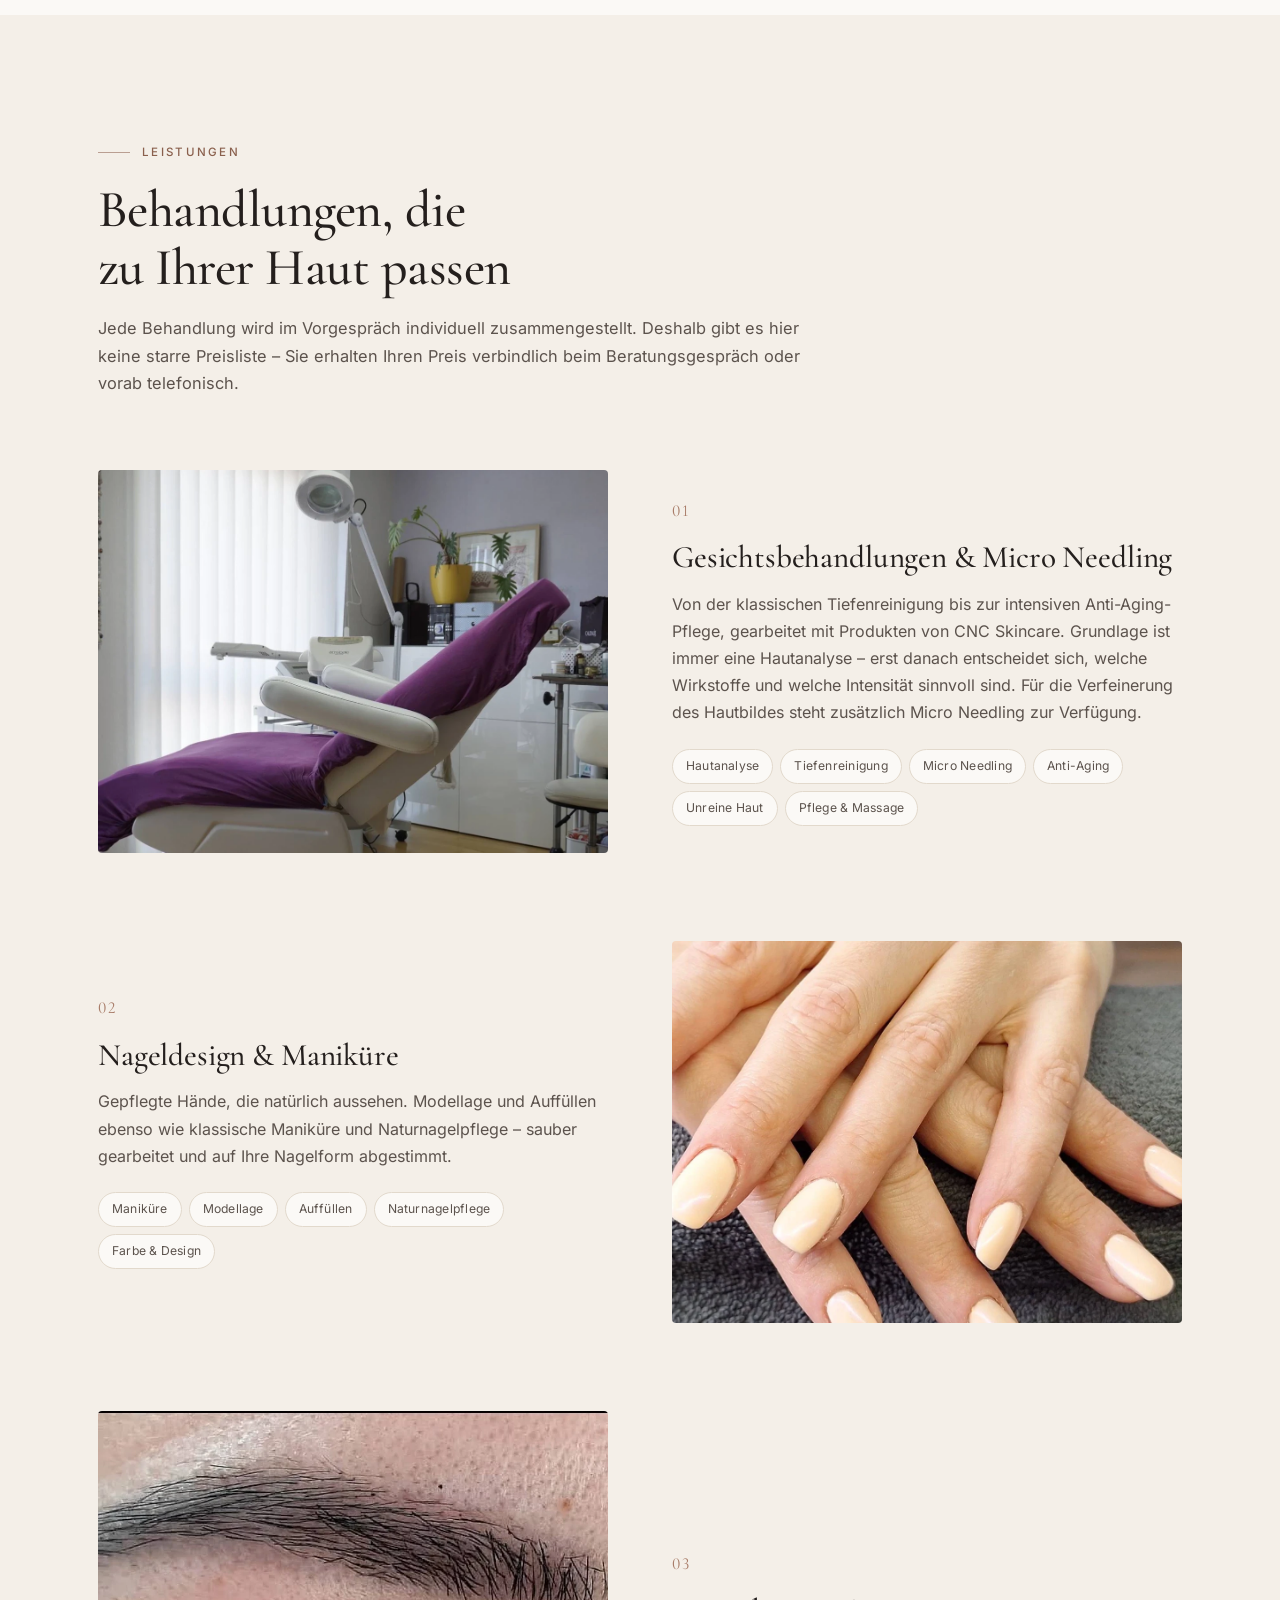
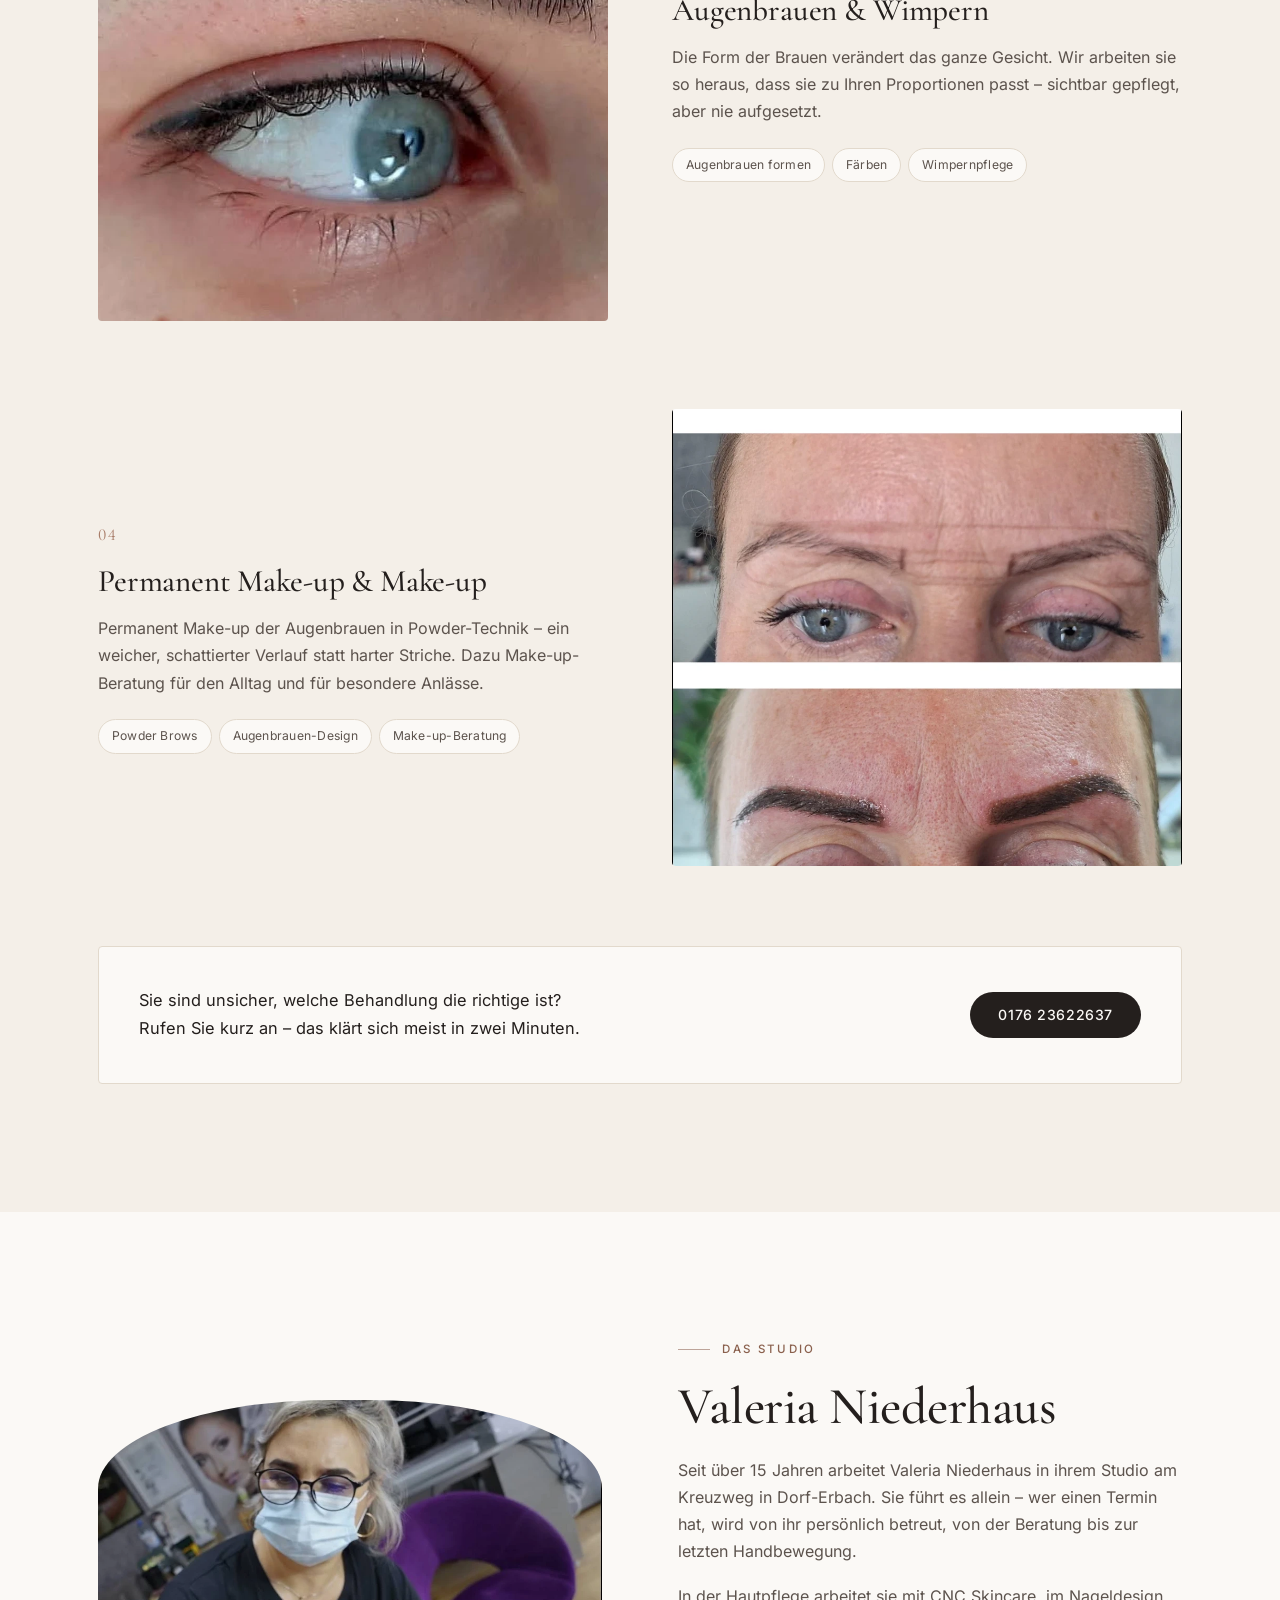
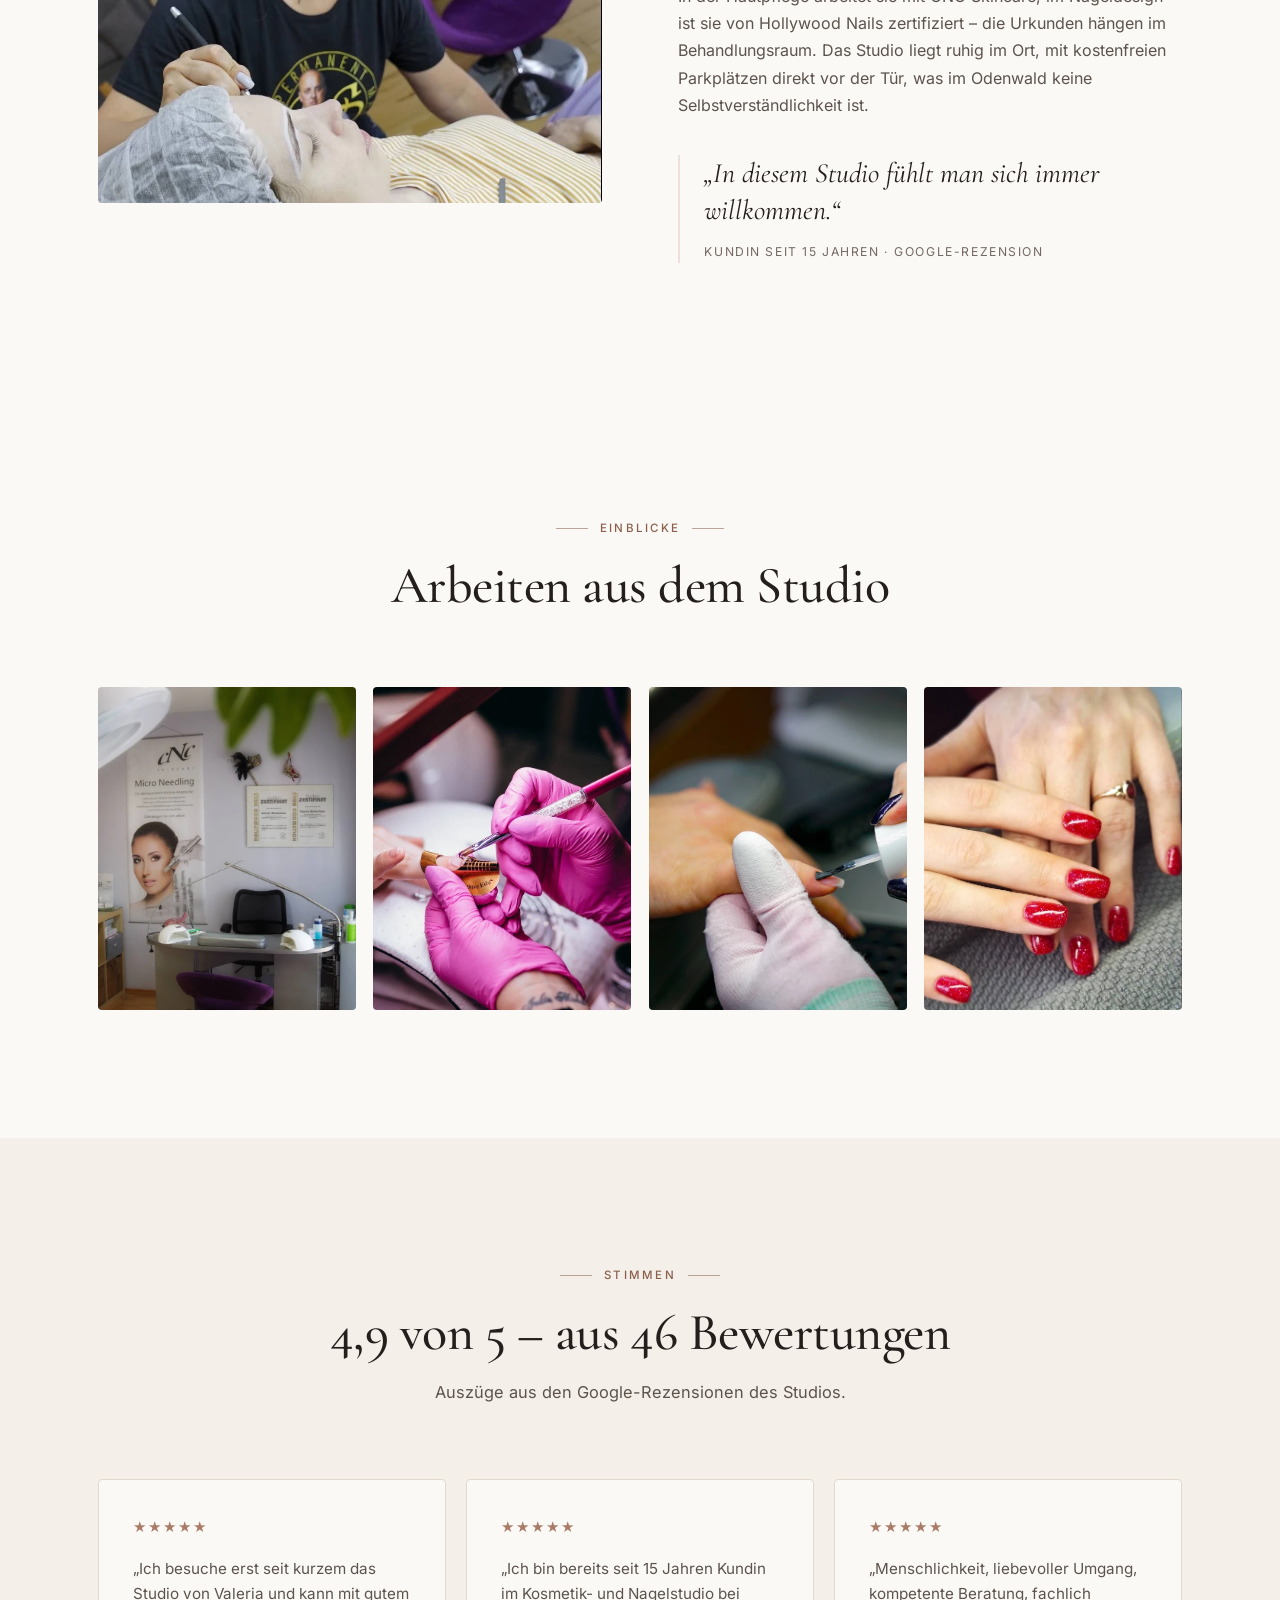
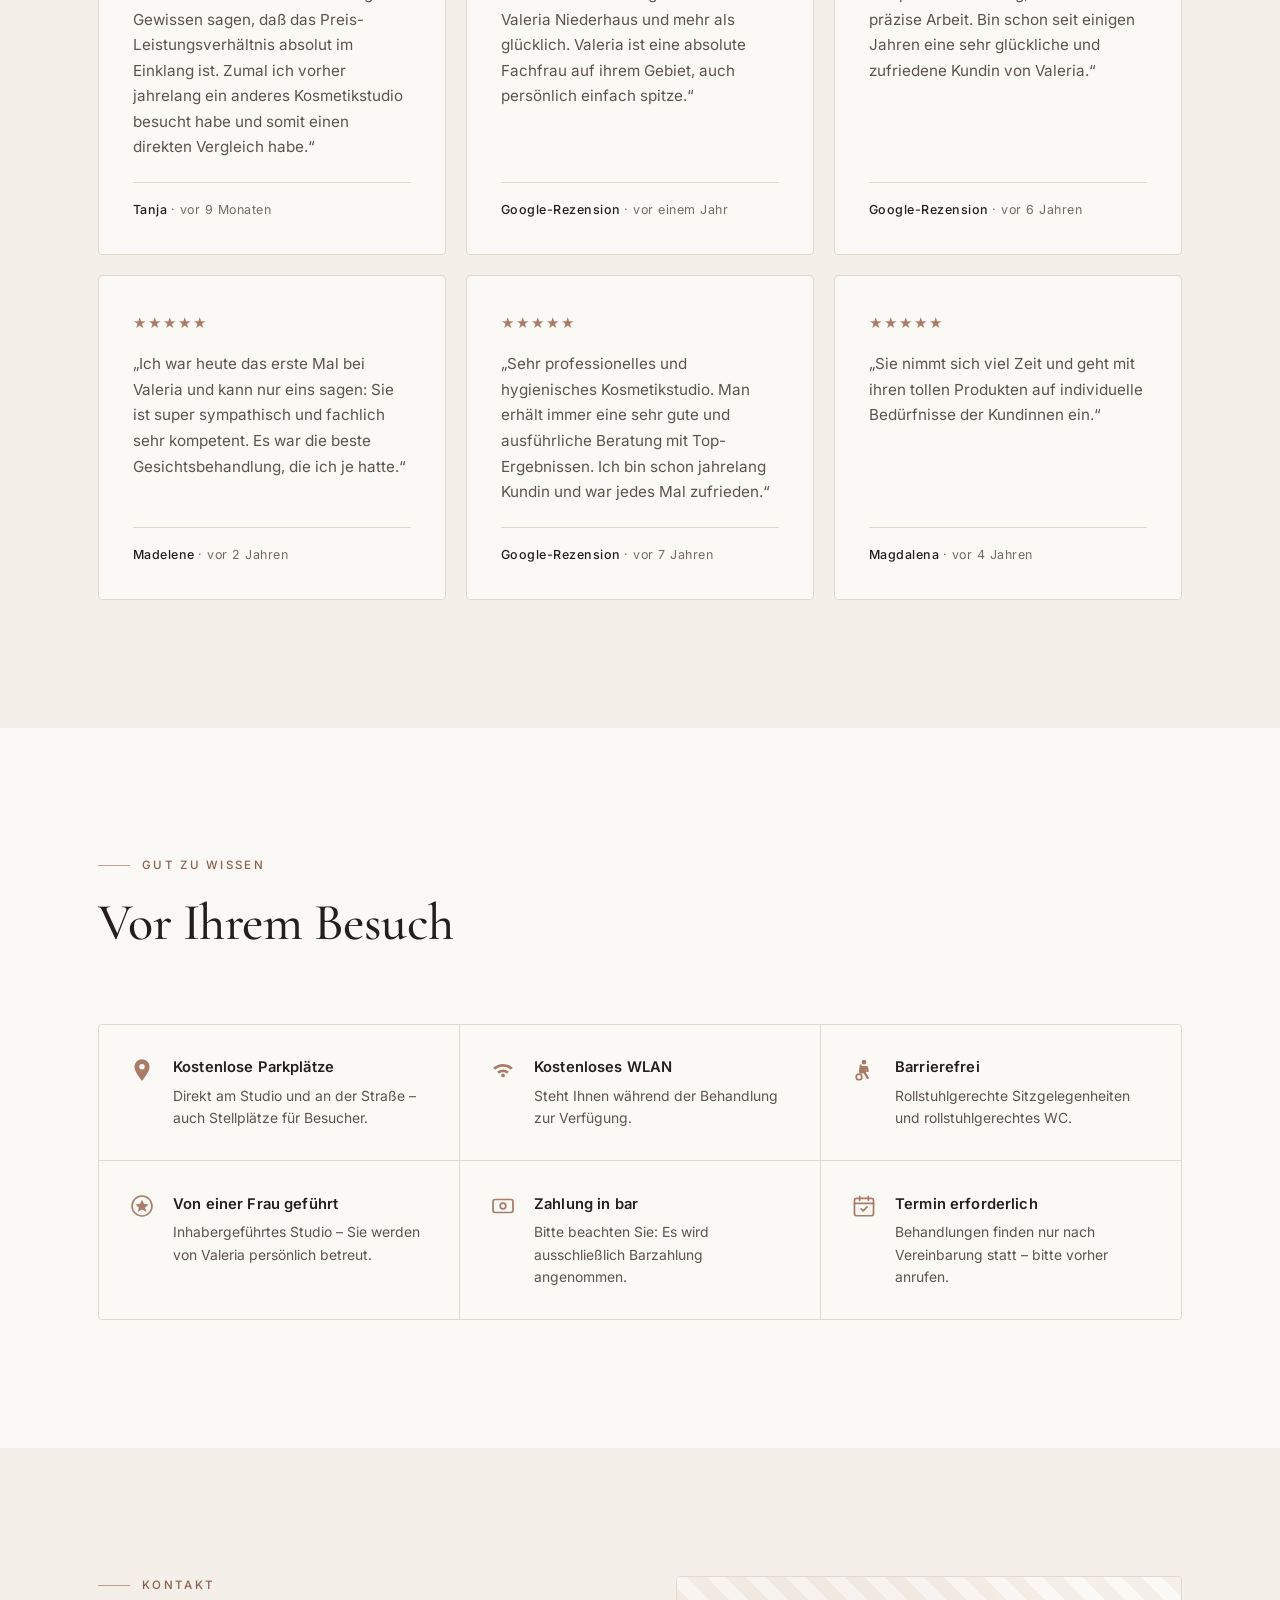
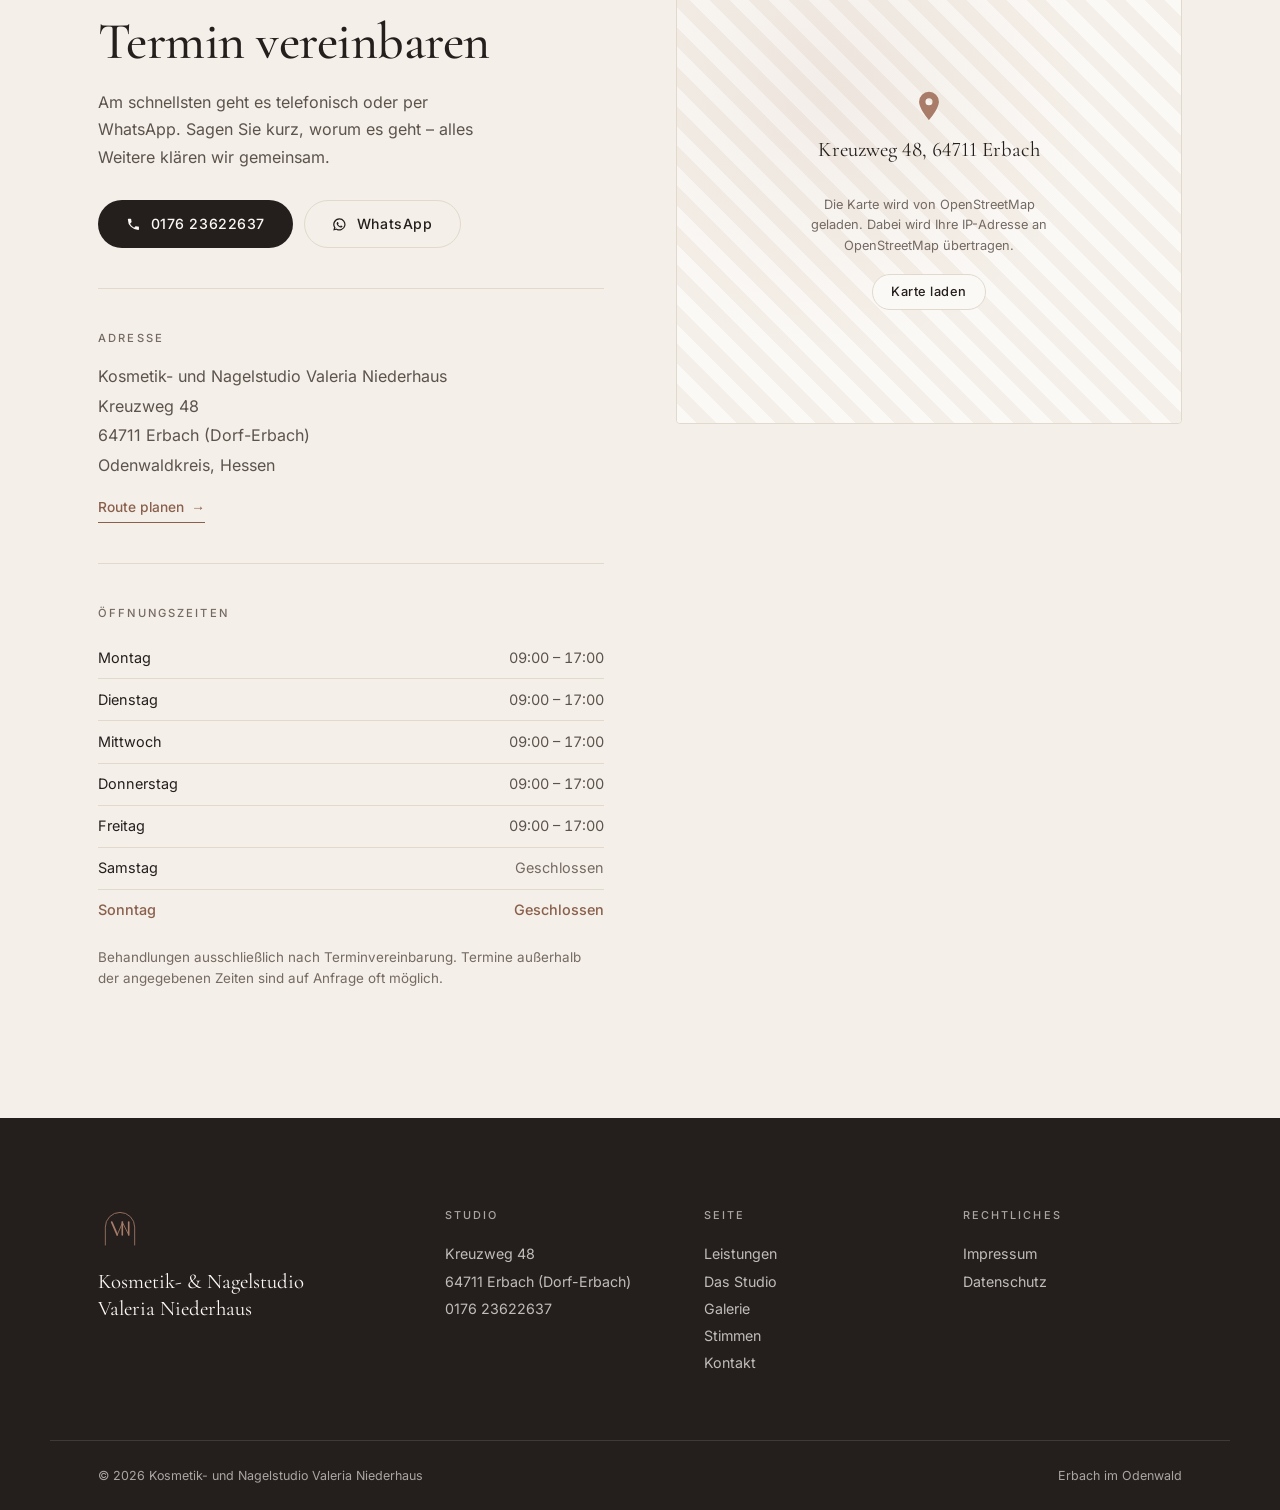
==== commit 136226aa: "Vorschau von Suchmaschinen ausnehmen Die Seite trug "index, follow" und wäre damit indexierbar gewes" ====
--- a/index.html
+++ b/index.html
@@ -6,7 +6,11 @@
 <title>Kosmetik- &amp; Nagelstudio Valeria Niederhaus | Erbach im Odenwald</title>
 <meta name="description" content="Kosmetikstudio in Erbach (Odenwald): Gesichtsbehandlungen, Nageldesign, Augenbrauen, Wimpern und Permanent Make-up. Individuell, sorgfältig und seit über 15 Jahren. 4,9 ★ bei 46 Google-Bewertungen. Termine nach Vereinbarung.">
 <meta name="author" content="Kosmetik- und Nagelstudio Valeria Niederhaus">
-<meta name="robots" content="index, follow">
+<!-- Solange die Seite nur als Vorschau dient, soll sie nicht in
+     Suchmaschinen auftauchen. VOR DEM ECHTEN LIVEGANG auf
+     "index, follow" zurückstellen und robots.txt anpassen,
+     sonst findet Google die Seite nie. -->
+<meta name="robots" content="noindex, nofollow">
 <meta name="theme-color" content="#FBF9F6">
 <link rel="canonical" href="https://www.kosmetik-niederhaus.de/">
 
@@ -44,7 +48,20 @@
   html.is-loading, html.is-loading body { overflow: hidden; }
 </style>
 <noscript><style>.loader { display: none !important; }</style></noscript>
-<script>document.documentElement.classList.add('is-loading');</script>
+<script>
+  document.documentElement.classList.add('is-loading');
+
+  // Beim Öffnen und beim Neuladen soll die Seite immer ganz oben beginnen.
+  // Browser merken sich sonst die letzte Scrollposition und springen dorthin
+  // zurück – hinter der Ladevorschau sieht das aus wie ein Sprung mitten in
+  // die Seite. Ein Anker in der Adresse (z. B. #kontakt) wird aus demselben
+  // Grund entfernt, bevor der Browser ihn anspringen kann. Die Sprungmarken
+  // innerhalb der Seite funktionieren davon unberührt weiter.
+  if ('scrollRestoration' in history) history.scrollRestoration = 'manual';
+  if (location.hash) {
+    history.replaceState(null, '', location.pathname + location.search);
+  }
+</script>
 
 <link rel="stylesheet" href="assets/css/style.css">
 </head>
